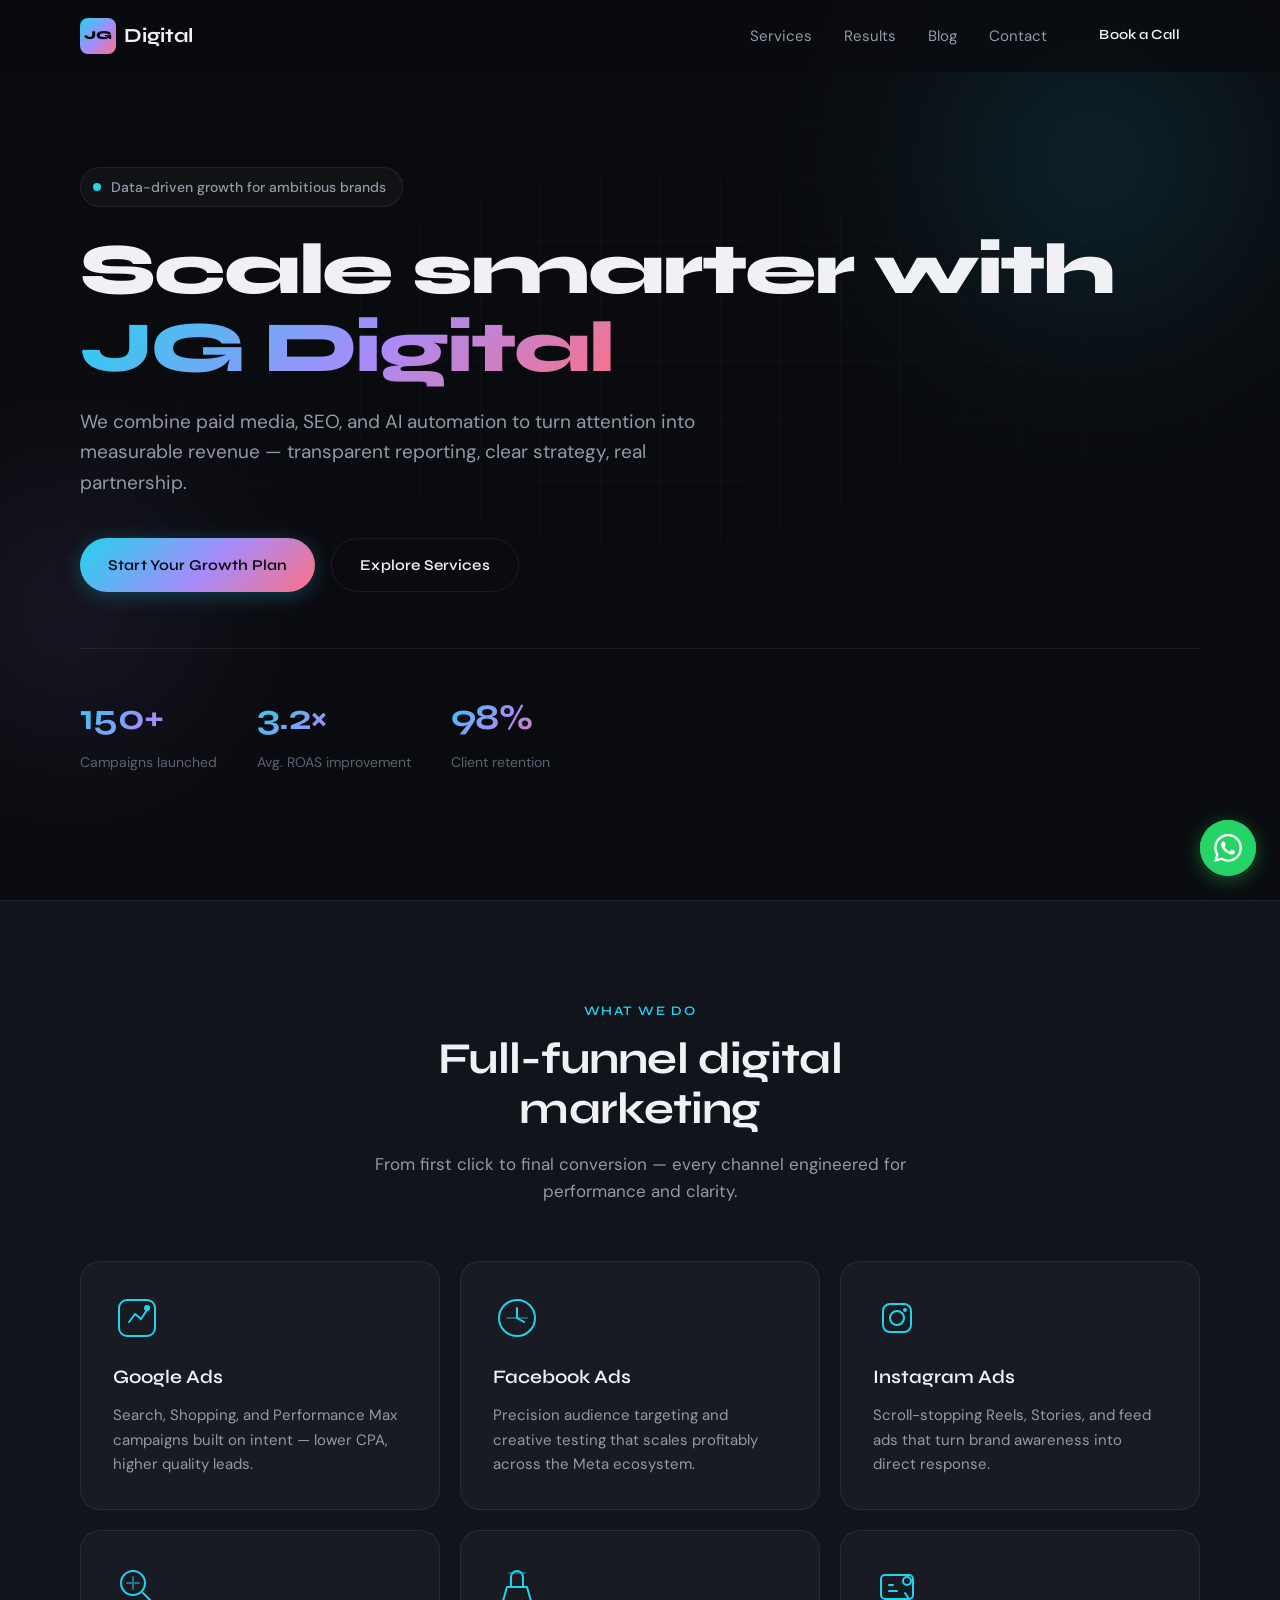
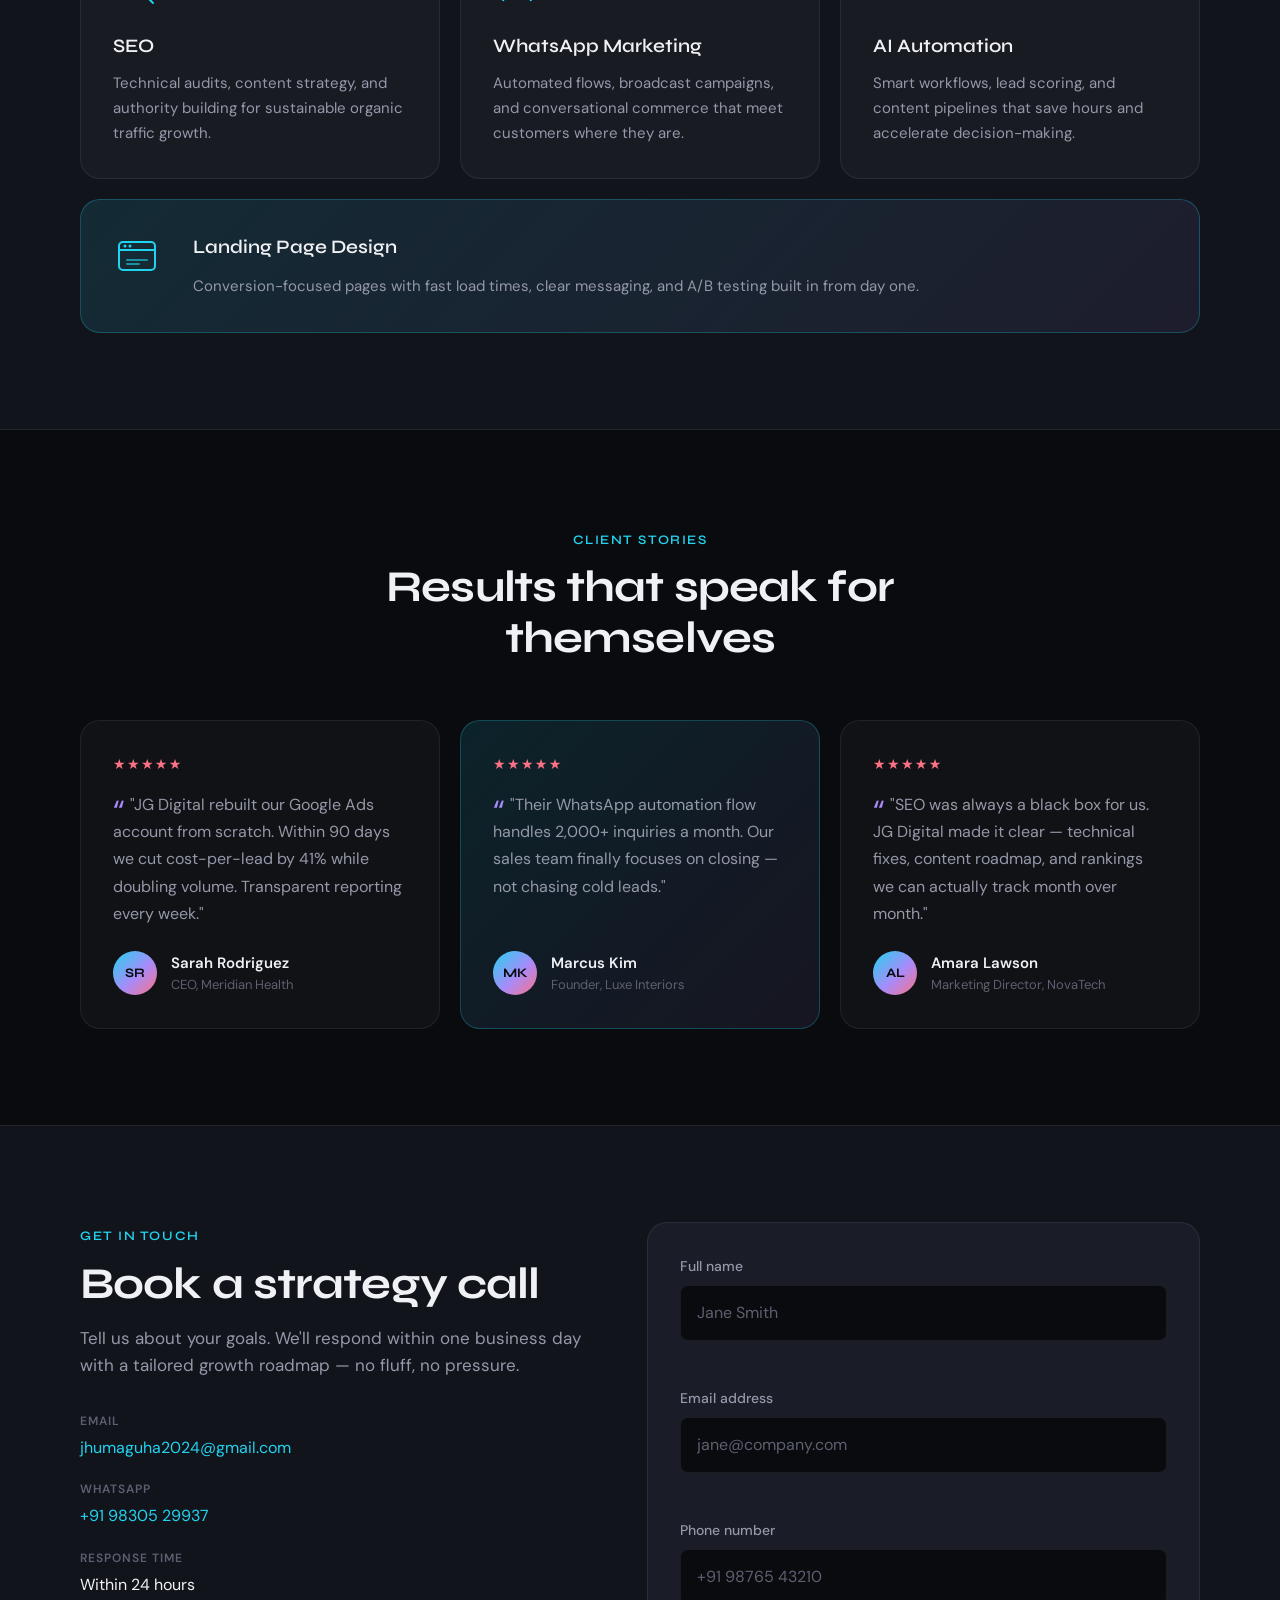
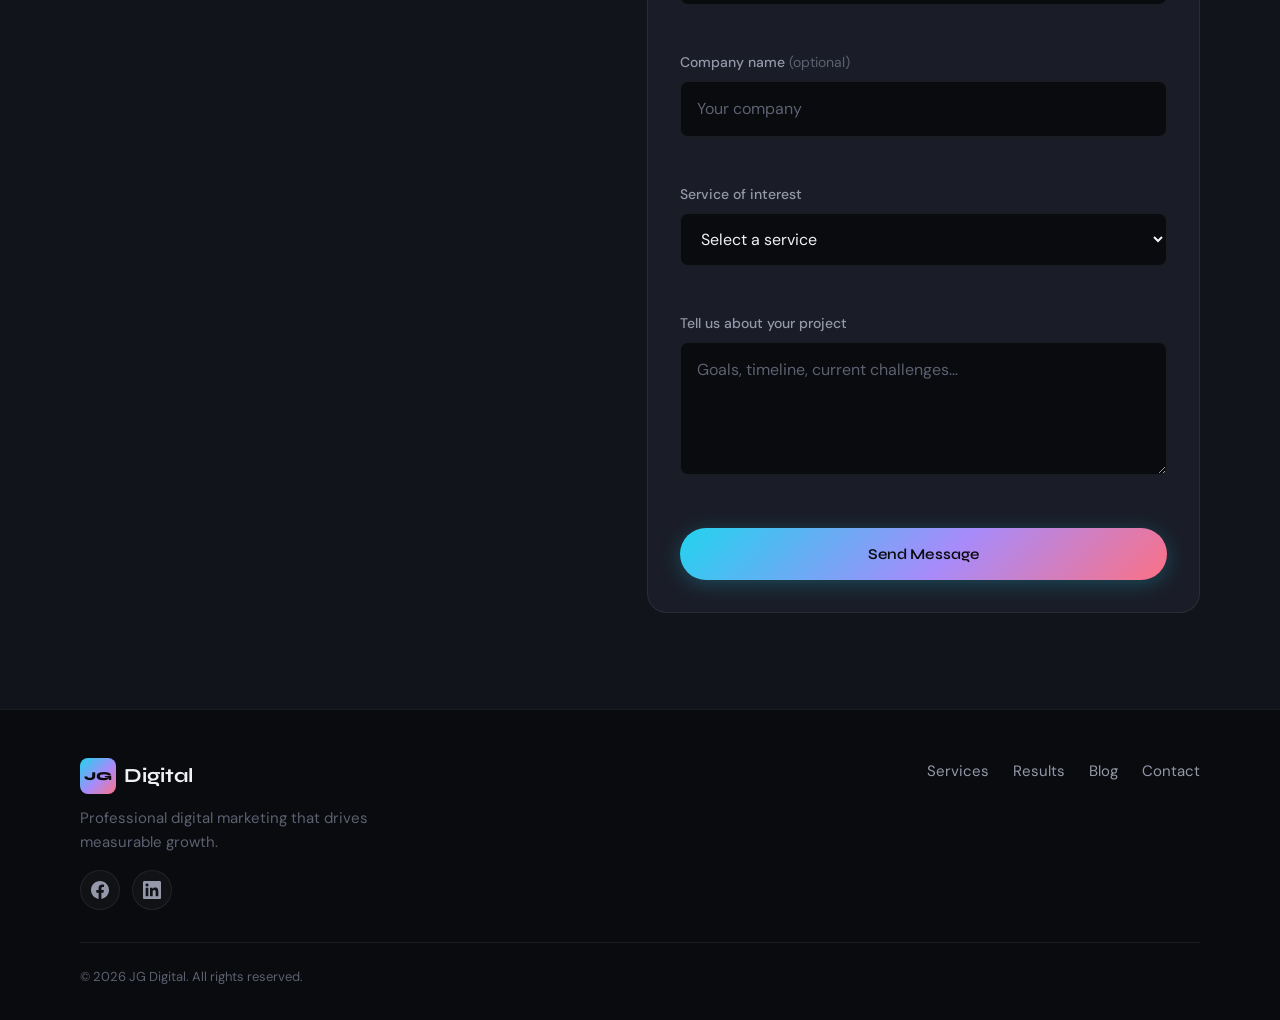
==== website/index.html @ 331548b8 "Connect contact form to Google Apps Script for Sheet and email leads. Co-authored-by: Cursor <cursor" ====
<!DOCTYPE html>
<html lang="en">
<head>
  <!-- Google tag (gtag.js) -->
  <script async src="https://www.googletagmanager.com/gtag/js?id=G-XZ978HD70X"></script>
  <script>
    window.dataLayer = window.dataLayer || [];
    function gtag(){dataLayer.push(arguments);}
    gtag('js', new Date());
    gtag('config', 'G-XZ978HD70X');
  </script>
  <meta charset="UTF-8">
  <meta name="viewport" content="width=device-width, initial-scale=1.0">
  <meta name="description" content="JG Digital — a professional digital marketing agency specializing in paid ads, SEO, WhatsApp marketing, AI automation, and high-converting landing pages.">
  <title>JG Digital | Digital Marketing Agency</title>
  <link rel="preconnect" href="https://fonts.googleapis.com">
  <link rel="preconnect" href="https://fonts.gstatic.com" crossorigin>
  <link href="https://fonts.googleapis.com/css2?family=DM+Sans:ital,opsz,wght@0,9..40,400;0,9..40,500;0,9..40,600;1,9..40,400&family=Syne:wght@500;600;700;800&display=swap" rel="stylesheet">
  <link rel="stylesheet" href="styles.css">
</head>
<body>

  <a href="#main" class="skip-link">Skip to main content</a>

  <!-- Navigation -->
  <header class="site-header" id="top">
    <div class="container header-inner">
      <a href="#top" class="logo" aria-label="JG Digital — home">
        <span class="logo-mark" aria-hidden="true">JG</span>
        <span class="logo-text">Digital</span>
      </a>

      <button class="nav-toggle" type="button" aria-expanded="false" aria-controls="primary-nav" aria-label="Open menu">
        <span class="nav-toggle-bar"></span>
        <span class="nav-toggle-bar"></span>
        <span class="nav-toggle-bar"></span>
      </button>

      <nav class="primary-nav" id="primary-nav" aria-label="Primary">
        <ul class="nav-list">
          <li><a href="#services">Services</a></li>
          <li><a href="#testimonials">Results</a></li>
          <li><a href="blog/index.html">Blog</a></li>
          <li><a href="#contact">Contact</a></li>
          <li><a href="#contact" class="btn btn-nav">Book a Call</a></li>
        </ul>
      </nav>
    </div>
  </header>

  <main id="main">

    <!-- Hero -->
    <section class="hero" aria-labelledby="hero-heading">
      <div class="hero-bg" aria-hidden="true">
        <div class="hero-orb hero-orb--1"></div>
        <div class="hero-orb hero-orb--2"></div>
        <div class="hero-grid"></div>
      </div>
      <div class="container hero-inner">
        <p class="hero-eyebrow">
          <span class="pulse-dot" aria-hidden="true"></span>
          Data-driven growth for ambitious brands
        </p>
        <h1 id="hero-heading" class="hero-title">
          Scale smarter with <span class="gradient-text">JG Digital</span>
        </h1>
        <p class="hero-subtitle">
          We combine paid media, SEO, and AI automation to turn attention into measurable revenue — transparent reporting, clear strategy, real partnership.
        </p>
        <div class="hero-actions">
          <a href="#contact" class="btn btn-primary">Start Your Growth Plan</a>
          <a href="#services" class="btn btn-ghost">Explore Services</a>
        </div>
        <dl class="hero-stats">
          <div class="stat">
            <dt>150+</dt>
            <dd>Campaigns launched</dd>
          </div>
          <div class="stat">
            <dt>3.2×</dt>
            <dd>Avg. ROAS improvement</dd>
          </div>
          <div class="stat">
            <dt>98%</dt>
            <dd>Client retention</dd>
          </div>
        </dl>
      </div>
    </section>

    <!-- Services -->
    <section class="section services" id="services" aria-labelledby="services-heading">
      <div class="container">
        <header class="section-header">
          <p class="section-eyebrow">What we do</p>
          <h2 id="services-heading" class="section-title">Full-funnel digital marketing</h2>
          <p class="section-desc">From first click to final conversion — every channel engineered for performance and clarity.</p>
        </header>

        <div class="services-grid">

          <article class="service-card" data-animate>
            <div class="service-icon" aria-hidden="true">
              <svg viewBox="0 0 48 48" fill="none" xmlns="http://www.w3.org/2000/svg">
                <rect x="6" y="6" width="36" height="36" rx="8" stroke="currentColor" stroke-width="2"/>
                <path d="M16 28l6-8 6 5 8-12" stroke="currentColor" stroke-width="2" stroke-linecap="round" stroke-linejoin="round"/>
                <circle cx="34" cy="14" r="3" fill="currentColor"/>
              </svg>
            </div>
            <h3 class="service-title">Google Ads</h3>
            <p class="service-desc">Search, Shopping, and Performance Max campaigns built on intent — lower CPA, higher quality leads.</p>
          </article>

          <article class="service-card" data-animate>
            <div class="service-icon" aria-hidden="true">
              <svg viewBox="0 0 48 48" fill="none" xmlns="http://www.w3.org/2000/svg">
                <circle cx="24" cy="24" r="18" stroke="currentColor" stroke-width="2"/>
                <path d="M24 14v10l7 4" stroke="currentColor" stroke-width="2" stroke-linecap="round"/>
                <path d="M14 24h20" stroke="currentColor" stroke-width="2" stroke-linecap="round" opacity="0.4"/>
              </svg>
            </div>
            <h3 class="service-title">Facebook Ads</h3>
            <p class="service-desc">Precision audience targeting and creative testing that scales profitably across the Meta ecosystem.</p>
          </article>

          <article class="service-card" data-animate>
            <div class="service-icon" aria-hidden="true">
              <svg viewBox="0 0 48 48" fill="none" xmlns="http://www.w3.org/2000/svg">
                <rect x="10" y="10" width="28" height="28" rx="7" stroke="currentColor" stroke-width="2"/>
                <circle cx="24" cy="24" r="7" stroke="currentColor" stroke-width="2"/>
                <circle cx="32" cy="16" r="2" fill="currentColor"/>
              </svg>
            </div>
            <h3 class="service-title">Instagram Ads</h3>
            <p class="service-desc">Scroll-stopping Reels, Stories, and feed ads that turn brand awareness into direct response.</p>
          </article>

          <article class="service-card" data-animate>
            <div class="service-icon" aria-hidden="true">
              <svg viewBox="0 0 48 48" fill="none" xmlns="http://www.w3.org/2000/svg">
                <circle cx="20" cy="20" r="12" stroke="currentColor" stroke-width="2"/>
                <path d="M30 30l10 10" stroke="currentColor" stroke-width="2" stroke-linecap="round"/>
                <path d="M14 20h12M20 14v12" stroke="currentColor" stroke-width="2" stroke-linecap="round" opacity="0.5"/>
              </svg>
            </div>
            <h3 class="service-title">SEO</h3>
            <p class="service-desc">Technical audits, content strategy, and authority building for sustainable organic traffic growth.</p>
          </article>

          <article class="service-card" data-animate>
            <div class="service-icon" aria-hidden="true">
              <svg viewBox="0 0 48 48" fill="none" xmlns="http://www.w3.org/2000/svg">
                <path d="M10 38l4-14h20l4 14" stroke="currentColor" stroke-width="2" stroke-linejoin="round"/>
                <path d="M18 24V14a6 6 0 0112 0v10" stroke="currentColor" stroke-width="2" stroke-linecap="round"/>
                <path d="M16 10h16" stroke="currentColor" stroke-width="2" stroke-linecap="round" opacity="0.4"/>
              </svg>
            </div>
            <h3 class="service-title">WhatsApp Marketing</h3>
            <p class="service-desc">Automated flows, broadcast campaigns, and conversational commerce that meet customers where they are.</p>
          </article>

          <article class="service-card" data-animate>
            <div class="service-icon" aria-hidden="true">
              <svg viewBox="0 0 48 48" fill="none" xmlns="http://www.w3.org/2000/svg">
                <rect x="8" y="12" width="32" height="24" rx="4" stroke="currentColor" stroke-width="2"/>
                <path d="M16 22h4M16 28h8" stroke="currentColor" stroke-width="2" stroke-linecap="round"/>
                <circle cx="34" cy="18" r="4" stroke="currentColor" stroke-width="2"/>
                <path d="M32 30l4 6" stroke="currentColor" stroke-width="2" stroke-linecap="round"/>
              </svg>
            </div>
            <h3 class="service-title">AI Automation</h3>
            <p class="service-desc">Smart workflows, lead scoring, and content pipelines that save hours and accelerate decision-making.</p>
          </article>

          <article class="service-card service-card--featured" data-animate>
            <div class="service-icon" aria-hidden="true">
              <svg viewBox="0 0 48 48" fill="none" xmlns="http://www.w3.org/2000/svg">
                <rect x="6" y="10" width="36" height="28" rx="4" stroke="currentColor" stroke-width="2"/>
                <path d="M6 18h36" stroke="currentColor" stroke-width="2"/>
                <circle cx="12" cy="14" r="1.5" fill="currentColor"/>
                <circle cx="17" cy="14" r="1.5" fill="currentColor"/>
                <path d="M14 28h20M14 32h12" stroke="currentColor" stroke-width="2" stroke-linecap="round" opacity="0.6"/>
              </svg>
            </div>
            <h3 class="service-title">Landing Page Design</h3>
            <p class="service-desc">Conversion-focused pages with fast load times, clear messaging, and A/B testing built in from day one.</p>
          </article>

        </div>
      </div>
    </section>

    <!-- Testimonials -->
    <section class="section testimonials" id="testimonials" aria-labelledby="testimonials-heading">
      <div class="container">
        <header class="section-header">
          <p class="section-eyebrow">Client stories</p>
          <h2 id="testimonials-heading" class="section-title">Results that speak for themselves</h2>
        </header>

        <div class="testimonials-grid">

          <blockquote class="testimonial-card" data-animate>
            <div class="testimonial-stars" aria-label="5 out of 5 stars">
              <span aria-hidden="true">★★★★★</span>
            </div>
            <p class="testimonial-quote">"JG Digital rebuilt our Google Ads account from scratch. Within 90 days we cut cost-per-lead by 41% while doubling volume. Transparent reporting every week."</p>
            <footer class="testimonial-author">
              <div class="author-avatar" aria-hidden="true">SR</div>
              <cite>
                <span class="author-name">Sarah Rodriguez</span>
                <span class="author-role">CEO, Meridian Health</span>
              </cite>
            </footer>
          </blockquote>

          <blockquote class="testimonial-card testimonial-card--highlight" data-animate>
            <div class="testimonial-stars" aria-label="5 out of 5 stars">
              <span aria-hidden="true">★★★★★</span>
            </div>
            <p class="testimonial-quote">"Their WhatsApp automation flow handles 2,000+ inquiries a month. Our sales team finally focuses on closing — not chasing cold leads."</p>
            <footer class="testimonial-author">
              <div class="author-avatar" aria-hidden="true">MK</div>
              <cite>
                <span class="author-name">Marcus Kim</span>
                <span class="author-role">Founder, Luxe Interiors</span>
              </cite>
            </footer>
          </blockquote>

          <blockquote class="testimonial-card" data-animate>
            <div class="testimonial-stars" aria-label="5 out of 5 stars">
              <span aria-hidden="true">★★★★★</span>
            </div>
            <p class="testimonial-quote">"SEO was always a black box for us. JG Digital made it clear — technical fixes, content roadmap, and rankings we can actually track month over month."</p>
            <footer class="testimonial-author">
              <div class="author-avatar" aria-hidden="true">AL</div>
              <cite>
                <span class="author-name">Amara Lawson</span>
                <span class="author-role">Marketing Director, NovaTech</span>
              </cite>
            </footer>
          </blockquote>

        </div>
      </div>
    </section>

    <!-- Contact -->
    <section class="section contact" id="contact" aria-labelledby="contact-heading">
      <div class="container contact-grid">
        <div class="contact-info">
          <header class="section-header section-header--left">
            <p class="section-eyebrow">Get in touch</p>
            <h2 id="contact-heading" class="section-title">Book a strategy call</h2>
            <p class="section-desc">Tell us about your goals. We'll respond within one business day with a tailored growth roadmap — no fluff, no pressure.</p>
          </header>

          <ul class="contact-details">
            <li>
              <span class="contact-label">Email</span>
              <a href="mailto:jhumaguha2024@gmail.com">jhumaguha2024@gmail.com</a>
            </li>
            <li>
              <span class="contact-label">WhatsApp</span>
              <a href="https://wa.me/919830529937" target="_blank" rel="noopener noreferrer">+91 98305 29937</a>
            </li>
            <li>
              <span class="contact-label">Response time</span>
              <span>Within 24 hours</span>
            </li>
          </ul>
        </div>

        <form class="contact-form" id="contact-form" novalidate>
          <!-- Honeypot — hidden from real users -->
          <div class="hp-field" aria-hidden="true">
            <label for="website">Website</label>
            <input type="text" id="website" name="website" tabindex="-1" autocomplete="off">
          </div>

          <div class="form-group">
            <label for="name">Full name</label>
            <input type="text" id="name" name="name" autocomplete="name" required placeholder="Jane Smith">
            <span class="form-error" id="name-error" role="alert"></span>
          </div>

          <div class="form-group">
            <label for="email">Email address</label>
            <input type="email" id="email" name="email" autocomplete="email" required placeholder="jane@company.com">
            <span class="form-error" id="email-error" role="alert"></span>
          </div>

          <div class="form-group">
            <label for="phone">Phone number</label>
            <input type="tel" id="phone" name="phone" autocomplete="tel" placeholder="+91 98765 43210">
            <span class="form-error" id="phone-error" role="alert"></span>
          </div>

          <div class="form-group">
            <label for="company">Company name <span class="label-optional">(optional)</span></label>
            <input type="text" id="company" name="company" autocomplete="organization" placeholder="Your company">
            <span class="form-error" id="company-error" role="alert"></span>
          </div>

          <div class="form-group">
            <label for="service">Service of interest</label>
            <select id="service" name="service" required>
              <option value="" disabled selected>Select a service</option>
              <option value="Google Ads">Google Ads</option>
              <option value="Facebook Ads">Facebook Ads</option>
              <option value="Instagram Ads">Instagram Ads</option>
              <option value="SEO">SEO</option>
              <option value="WhatsApp Marketing">WhatsApp Marketing</option>
              <option value="AI Automation">AI Automation</option>
              <option value="Landing Page Design">Landing Page Design</option>
              <option value="Full-service partnership">Full-service partnership</option>
            </select>
            <span class="form-error" id="service-error" role="alert"></span>
          </div>

          <div class="form-group">
            <label for="message">Tell us about your project</label>
            <textarea id="message" name="message" rows="4" required placeholder="Goals, timeline, current challenges…"></textarea>
            <span class="form-error" id="message-error" role="alert"></span>
          </div>

          <button type="submit" class="btn btn-primary btn-full" id="form-submit">Send Message</button>

          <p class="form-success" id="form-success" role="status" hidden>
            Thank you! Your message has been received. We'll be in touch soon.
          </p>
          <p class="form-submit-error" id="form-submit-error" role="alert" hidden>
            Something went wrong. Please try again or contact us directly on WhatsApp.
          </p>
        </form>
      </div>
    </section>

  </main>

  <!-- Footer -->
  <footer class="site-footer">
    <div class="container footer-inner">
      <div class="footer-brand">
        <a href="#top" class="logo logo--footer" aria-label="JG Digital — home">
          <span class="logo-mark" aria-hidden="true">JG</span>
          <span class="logo-text">Digital</span>
        </a>
        <p class="footer-tagline">Professional digital marketing that drives measurable growth.</p>
        <div class="footer-social">
          <a href="https://www.facebook.com/profile.php?id=61585003149740" class="social-link" target="_blank" rel="noopener noreferrer" aria-label="JG Digital on Facebook">
            <svg viewBox="0 0 24 24" fill="currentColor" aria-hidden="true" xmlns="http://www.w3.org/2000/svg">
              <path d="M24 12.073c0-6.627-5.373-12-12-12s-12 5.373-12 12c0 5.99 4.388 10.954 10.125 11.854v-8.385H7.078v-3.47h3.047V9.43c0-3.007 1.792-4.669 4.533-4.669 1.312 0 2.686.235 2.686.235v2.953H15.83c-1.491 0-1.956.925-1.956 1.874v2.25h3.328l-.532 3.47h-2.796v8.385C19.612 23.027 24 18.062 24 12.073z"/>
            </svg>
          </a>
          <a href="https://www.linkedin.com/in/jhuma-guha-290a50399/" class="social-link" target="_blank" rel="noopener noreferrer" aria-label="Jhuma Guha on LinkedIn">
            <svg viewBox="0 0 24 24" fill="currentColor" aria-hidden="true" xmlns="http://www.w3.org/2000/svg">
              <path d="M20.447 20.452h-3.554v-5.569c0-1.328-.027-3.037-1.852-3.037-1.853 0-2.136 1.445-2.136 2.939v5.667H9.351V9h3.414v1.561h.046c.477-.9 1.637-1.85 3.37-1.85 3.601 0 4.267 2.37 4.267 5.455v6.286zM5.337 7.433c-1.144 0-2.063-.926-2.063-2.065 0-1.138.92-2.063 2.063-2.063 1.14 0 2.064.925 2.064 2.063 0 1.139-.925 2.065-2.064 2.065zm1.782 13.019H3.555V9h3.564v11.452zM22.225 0H1.771C.792 0 0 .774 0 1.729v20.542C0 23.227.792 24 1.771 24h20.451C23.2 24 24 23.227 24 22.271V1.729C24 .774 23.2 0 22.222 0h.003z"/>
            </svg>
          </a>
        </div>
      </div>

      <nav class="footer-nav" aria-label="Footer">
        <ul>
          <li><a href="#services">Services</a></li>
          <li><a href="#testimonials">Results</a></li>
          <li><a href="blog/index.html">Blog</a></li>
          <li><a href="#contact">Contact</a></li>
        </ul>
      </nav>

      <p class="footer-copy">&copy; <span id="year"></span> JG Digital. All rights reserved.</p>
    </div>
  </footer>

  <!-- WhatsApp FAB -->
  <a
    href="https://wa.me/919830529937"
    class="whatsapp-fab"
    target="_blank"
    rel="noopener noreferrer"
    aria-label="Chat with us on WhatsApp"
  >
    <svg viewBox="0 0 24 24" fill="currentColor" aria-hidden="true" xmlns="http://www.w3.org/2000/svg">
      <path d="M17.472 14.382c-.297-.149-1.758-.867-2.03-.967-.273-.099-.471-.148-.67.15-.197.297-.767.966-.94 1.164-.173.199-.347.223-.644.075-.297-.15-1.255-.463-2.39-1.475-.883-.788-1.48-1.761-1.653-2.059-.173-.297-.018-.458.13-.606.134-.133.298-.347.446-.52.149-.174.198-.298.298-.497.099-.198.05-.371-.025-.52-.075-.149-.669-1.612-.916-2.207-.242-.579-.487-.5-.669-.51-.173-.008-.371-.01-.57-.01-.198 0-.52.074-.792.372-.272.297-1.04 1.016-1.04 2.479 0 1.462 1.065 2.875 1.213 3.074.149.198 2.096 3.2 5.077 4.487.709.306 1.262.489 1.694.625.712.227 1.36.195 1.871.118.571-.085 1.758-.719 2.006-1.413.248-.694.248-1.289.173-1.413-.074-.124-.272-.198-.57-.347m-5.421 7.403h-.004a9.87 9.87 0 01-5.031-1.378l-.361-.214-3.741.982.998-3.648-.235-.374a9.86 9.86 0 01-1.51-5.26c.001-5.45 4.436-9.884 9.888-9.884 2.64 0 5.122 1.03 6.988 2.898a9.825 9.825 0 012.893 6.994c-.003 5.45-4.435 9.884-9.881 9.884m8.413-18.297A11.815 11.815 0 0012.05 0C5.495 0 .16 5.335.157 11.892c0 2.096.547 4.142 1.588 5.945L.057 24l6.305-1.654a11.882 11.882 0 005.683 1.448h.005c6.554 0 11.89-5.335 11.893-11.893a11.821 11.821 0 00-3.48-8.413z"/>
    </svg>
    <span class="whatsapp-pulse" aria-hidden="true"></span>
  </a>

  <script src="script.js"></script>
</body>
</html>
---- website/styles.css ----
/* ==========================================================================
   JG Digital — Design tokens & base
   ========================================================================== */

:root {
  /* Backgrounds */
  --bg-base: #0a0b0f;
  --bg-surface: #12141c;
  --bg-elevated: #1a1d28;
  --bg-card: rgba(255, 255, 255, 0.03);
  --bg-card-hover: rgba(255, 255, 255, 0.06);

  /* Text */
  --text-primary: #f0f1f5;
  --text-secondary: #9498a8;
  --text-muted: #5c6070;

  /* Accent gradient */
  --accent-cyan: #22d3ee;
  --accent-violet: #a78bfa;
  --accent-coral: #fb7185;
  --gradient-brand: linear-gradient(135deg, var(--accent-cyan) 0%, var(--accent-violet) 55%, var(--accent-coral) 100%);
  --gradient-subtle: linear-gradient(135deg, rgba(34, 211, 238, 0.12) 0%, rgba(167, 139, 250, 0.08) 100%);

  /* Borders & shadows */
  --border-subtle: rgba(255, 255, 255, 0.07);
  --border-accent: rgba(34, 211, 238, 0.25);
  --shadow-card: 0 4px 24px rgba(0, 0, 0, 0.4);
  --shadow-glow: 0 0 60px rgba(34, 211, 238, 0.08);

  /* WhatsApp */
  --whatsapp: #25d366;
  --whatsapp-hover: #1ebe57;

  /* Typography */
  --font-display: 'Syne', system-ui, sans-serif;
  --font-body: 'DM Sans', system-ui, sans-serif;

  /* Spacing & layout */
  --container: min(1120px, 92vw);
  --header-h: 72px;
  --radius-sm: 8px;
  --radius-md: 14px;
  --radius-lg: 20px;
  --radius-full: 9999px;

  /* Motion */
  --ease-out: cubic-bezier(0.22, 1, 0.36, 1);
  --duration: 0.35s;
}

/* ==========================================================================
   Reset & base
   ========================================================================== */

*,
*::before,
*::after {
  box-sizing: border-box;
  margin: 0;
  padding: 0;
}

html {
  scroll-behavior: smooth;
  scroll-padding-top: calc(var(--header-h) + 16px);
}

body {
  font-family: var(--font-body);
  font-size: 1rem;
  line-height: 1.6;
  color: var(--text-primary);
  background-color: var(--bg-base);
  -webkit-font-smoothing: antialiased;
  overflow-x: hidden;
}

img,
svg {
  display: block;
  max-width: 100%;
}

a {
  color: inherit;
  text-decoration: none;
}

ul {
  list-style: none;
}

button,
input,
select,
textarea {
  font: inherit;
  color: inherit;
}

/* ==========================================================================
   Utilities
   ========================================================================== */

.container {
  width: var(--container);
  margin-inline: auto;
}

.skip-link {
  position: absolute;
  top: -100%;
  left: 16px;
  z-index: 9999;
  padding: 0.75rem 1.25rem;
  background: var(--accent-cyan);
  color: var(--bg-base);
  font-weight: 600;
  border-radius: var(--radius-sm);
  transition: top var(--duration) var(--ease-out);
}

.skip-link:focus {
  top: 16px;
  outline: 2px solid var(--text-primary);
  outline-offset: 2px;
}

.gradient-text {
  background: var(--gradient-brand);
  -webkit-background-clip: text;
  background-clip: text;
  -webkit-text-fill-color: transparent;
}

/* ==========================================================================
   Buttons
   ========================================================================== */

.btn {
  display: inline-flex;
  align-items: center;
  justify-content: center;
  gap: 0.5rem;
  padding: 0.875rem 1.75rem;
  font-family: var(--font-display);
  font-weight: 600;
  font-size: 0.9375rem;
  letter-spacing: 0.01em;
  border-radius: var(--radius-full);
  border: none;
  cursor: pointer;
  transition:
    transform var(--duration) var(--ease-out),
    box-shadow var(--duration) var(--ease-out),
    background var(--duration) var(--ease-out),
    color var(--duration) var(--ease-out);
}

.btn:focus-visible {
  outline: 2px solid var(--accent-cyan);
  outline-offset: 3px;
}

.btn-primary {
  background: var(--gradient-brand);
  color: var(--bg-base);
  box-shadow: 0 4px 20px rgba(34, 211, 238, 0.25);
}

.btn-primary:hover {
  transform: translateY(-2px);
  box-shadow: 0 8px 32px rgba(34, 211, 238, 0.35);
}

.btn-ghost {
  background: transparent;
  color: var(--text-primary);
  border: 1px solid var(--border-subtle);
}

.btn-ghost:hover {
  background: var(--bg-card-hover);
  border-color: var(--border-accent);
  transform: translateY(-2px);
}

.btn-nav {
  padding: 0.625rem 1.25rem;
  font-size: 0.875rem;
}

.btn-full {
  width: 100%;
}

/* ==========================================================================
   Header & navigation
   ========================================================================== */

.site-header {
  position: fixed;
  top: 0;
  left: 0;
  right: 0;
  z-index: 100;
  height: var(--header-h);
  background: rgba(10, 11, 15, 0.75);
  backdrop-filter: blur(16px);
  -webkit-backdrop-filter: blur(16px);
  border-bottom: 1px solid transparent;
  transition: border-color var(--duration) var(--ease-out), background var(--duration) var(--ease-out);
}

.site-header.scrolled {
  border-bottom-color: var(--border-subtle);
  background: rgba(10, 11, 15, 0.92);
}

.header-inner {
  display: flex;
  align-items: center;
  justify-content: space-between;
  height: 100%;
}

.logo {
  display: flex;
  align-items: center;
  gap: 0.5rem;
  font-family: var(--font-display);
  font-weight: 700;
  font-size: 1.25rem;
}

.logo-mark {
  display: flex;
  align-items: center;
  justify-content: center;
  width: 36px;
  height: 36px;
  background: var(--gradient-brand);
  color: var(--bg-base);
  font-size: 0.75rem;
  font-weight: 800;
  letter-spacing: -0.02em;
  border-radius: var(--radius-sm);
}

.logo-text {
  color: var(--text-primary);
}

.nav-toggle {
  display: none;
  flex-direction: column;
  justify-content: center;
  gap: 5px;
  width: 44px;
  height: 44px;
  padding: 10px;
  background: transparent;
  border: 1px solid var(--border-subtle);
  border-radius: var(--radius-sm);
  cursor: pointer;
  transition: border-color var(--duration) var(--ease-out);
}

.nav-toggle:focus-visible {
  outline: 2px solid var(--accent-cyan);
  outline-offset: 2px;
}

.nav-toggle-bar {
  display: block;
  width: 100%;
  height: 2px;
  background: var(--text-primary);
  border-radius: 2px;
  transition: transform var(--duration) var(--ease-out), opacity var(--duration) var(--ease-out);
}

.nav-toggle[aria-expanded="true"] .nav-toggle-bar:nth-child(1) {
  transform: translateY(7px) rotate(45deg);
}

.nav-toggle[aria-expanded="true"] .nav-toggle-bar:nth-child(2) {
  opacity: 0;
}

.nav-toggle[aria-expanded="true"] .nav-toggle-bar:nth-child(3) {
  transform: translateY(-7px) rotate(-45deg);
}

.nav-list {
  display: flex;
  align-items: center;
  gap: 2rem;
}

.nav-list a:not(.btn) {
  font-size: 0.9375rem;
  color: var(--text-secondary);
  transition: color var(--duration) var(--ease-out);
  position: relative;
}

.nav-list a:not(.btn)::after {
  content: '';
  position: absolute;
  bottom: -4px;
  left: 0;
  width: 0;
  height: 2px;
  background: var(--gradient-brand);
  border-radius: 2px;
  transition: width var(--duration) var(--ease-out);
}

.nav-list a:not(.btn):hover,
.nav-list a:not(.btn):focus-visible {
  color: var(--text-primary);
}

.nav-list a:not(.btn):hover::after,
.nav-list a:not(.btn):focus-visible::after {
  width: 100%;
}

/* ==========================================================================
   Hero
   ========================================================================== */

.hero {
  position: relative;
  min-height: 100vh;
  display: flex;
  align-items: center;
  padding: calc(var(--header-h) + 3rem) 0 5rem;
  overflow: hidden;
}

.hero-bg {
  position: absolute;
  inset: 0;
  pointer-events: none;
}

.hero-orb {
  position: absolute;
  border-radius: 50%;
  filter: blur(80px);
  opacity: 0.45;
}

.hero-orb--1 {
  width: 500px;
  height: 500px;
  top: -10%;
  right: -5%;
  background: radial-gradient(circle, rgba(34, 211, 238, 0.35) 0%, transparent 70%);
  animation: float 12s ease-in-out infinite;
}

.hero-orb--2 {
  width: 400px;
  height: 400px;
  bottom: 10%;
  left: -10%;
  background: radial-gradient(circle, rgba(167, 139, 250, 0.3) 0%, transparent 70%);
  animation: float 15s ease-in-out infinite reverse;
}

.hero-grid {
  position: absolute;
  inset: 0;
  background-image:
    linear-gradient(rgba(255, 255, 255, 0.025) 1px, transparent 1px),
    linear-gradient(90deg, rgba(255, 255, 255, 0.025) 1px, transparent 1px);
  background-size: 60px 60px;
  mask-image: radial-gradient(ellipse 70% 60% at 50% 40%, black 20%, transparent 80%);
}

@keyframes float {
  0%, 100% { transform: translate(0, 0) scale(1); }
  50% { transform: translate(20px, -30px) scale(1.05); }
}

.hero-inner {
  position: relative;
  z-index: 1;
}

.hero-eyebrow {
  display: inline-flex;
  align-items: center;
  gap: 0.625rem;
  padding: 0.5rem 1rem 0.5rem 0.75rem;
  margin-bottom: 1.5rem;
  font-size: 0.875rem;
  font-weight: 500;
  color: var(--text-secondary);
  background: var(--bg-card);
  border: 1px solid var(--border-subtle);
  border-radius: var(--radius-full);
}

.pulse-dot {
  width: 8px;
  height: 8px;
  background: var(--accent-cyan);
  border-radius: 50%;
  animation: pulse 2s ease-in-out infinite;
}

@keyframes pulse {
  0%, 100% { opacity: 1; transform: scale(1); }
  50% { opacity: 0.5; transform: scale(0.85); }
}

.hero-title {
  font-family: var(--font-display);
  font-size: clamp(2.75rem, 6vw, 4.5rem);
  font-weight: 800;
  line-height: 1.08;
  letter-spacing: -0.03em;
  max-width: 14ch;
  margin-bottom: 1.25rem;
}

.hero-subtitle {
  font-size: clamp(1rem, 2vw, 1.1875rem);
  color: var(--text-secondary);
  max-width: 52ch;
  margin-bottom: 2.5rem;
}

.hero-actions {
  display: flex;
  flex-wrap: wrap;
  gap: 1rem;
  margin-bottom: 3.5rem;
}

.hero-stats {
  display: flex;
  flex-wrap: wrap;
  gap: 2.5rem;
  padding-top: 2.5rem;
  border-top: 1px solid var(--border-subtle);
}

.stat dt {
  font-family: var(--font-display);
  font-size: clamp(1.75rem, 3vw, 2.25rem);
  font-weight: 700;
  letter-spacing: -0.02em;
  background: var(--gradient-brand);
  -webkit-background-clip: text;
  background-clip: text;
  -webkit-text-fill-color: transparent;
}

.stat dd {
  font-size: 0.875rem;
  color: var(--text-muted);
  margin-top: 0.25rem;
}

/* ==========================================================================
   Sections (shared)
   ========================================================================== */

.section {
  padding: 6rem 0;
}

.section-header {
  text-align: center;
  max-width: 600px;
  margin-inline: auto;
  margin-bottom: 3.5rem;
}

.section-header--left {
  text-align: left;
  margin-inline: 0;
  margin-bottom: 2rem;
}

.section-eyebrow {
  display: inline-block;
  font-family: var(--font-display);
  font-size: 0.8125rem;
  font-weight: 600;
  letter-spacing: 0.12em;
  text-transform: uppercase;
  color: var(--accent-cyan);
  margin-bottom: 0.75rem;
}

.section-title {
  font-family: var(--font-display);
  font-size: clamp(2rem, 4vw, 2.75rem);
  font-weight: 700;
  letter-spacing: -0.02em;
  line-height: 1.15;
  margin-bottom: 1rem;
}

.section-desc {
  color: var(--text-secondary);
  font-size: 1.0625rem;
}

/* Scroll-triggered fade-in */
[data-animate] {
  opacity: 0;
  transform: translateY(24px);
  transition:
    opacity 0.7s var(--ease-out),
    transform 0.7s var(--ease-out);
}

[data-animate].visible {
  opacity: 1;
  transform: translateY(0);
}

/* ==========================================================================
   Services
   ========================================================================== */

.services {
  background: var(--bg-surface);
  border-block: 1px solid var(--border-subtle);
}

.services-grid {
  display: grid;
  grid-template-columns: repeat(auto-fill, minmax(280px, 1fr));
  gap: 1.25rem;
}

.service-card {
  position: relative;
  padding: 2rem;
  background: var(--bg-card);
  border: 1px solid var(--border-subtle);
  border-radius: var(--radius-lg);
  transition:
    transform var(--duration) var(--ease-out),
    background var(--duration) var(--ease-out),
    border-color var(--duration) var(--ease-out),
    box-shadow var(--duration) var(--ease-out);
}

.service-card::before {
  content: '';
  position: absolute;
  inset: 0;
  border-radius: inherit;
  background: var(--gradient-subtle);
  opacity: 0;
  transition: opacity var(--duration) var(--ease-out);
}

.service-card:hover {
  transform: translateY(-4px);
  background: var(--bg-card-hover);
  border-color: var(--border-accent);
  box-shadow: var(--shadow-glow);
}

.service-card:hover::before {
  opacity: 1;
}

.service-card--featured {
  grid-column: 1 / -1;
  display: grid;
  grid-template-columns: auto 1fr;
  gap: 0 2rem;
  align-items: center;
  background: var(--gradient-subtle);
  border-color: var(--border-accent);
}

.service-card--featured .service-icon {
  grid-row: span 2;
}

.service-card--featured .service-desc {
  grid-column: 2;
}

@media (max-width: 600px) {
  .service-card--featured {
    grid-template-columns: 1fr;
    gap: 0;
  }

  .service-card--featured .service-icon {
    grid-row: auto;
  }

  .service-card--featured .service-desc {
    grid-column: auto;
  }
}

.service-icon {
  position: relative;
  z-index: 1;
  width: 48px;
  height: 48px;
  margin-bottom: 1.25rem;
  color: var(--accent-cyan);
}

.service-title {
  position: relative;
  z-index: 1;
  font-family: var(--font-display);
  font-size: 1.1875rem;
  font-weight: 600;
  margin-bottom: 0.625rem;
}

.service-desc {
  position: relative;
  z-index: 1;
  font-size: 0.9375rem;
  color: var(--text-secondary);
  line-height: 1.65;
}

/* Stagger animation delays for service cards */
.services-grid .service-card:nth-child(1) { transition-delay: 0ms; }
.services-grid .service-card:nth-child(2) { transition-delay: 80ms; }
.services-grid .service-card:nth-child(3) { transition-delay: 160ms; }
.services-grid .service-card:nth-child(4) { transition-delay: 240ms; }
.services-grid .service-card:nth-child(5) { transition-delay: 320ms; }
.services-grid .service-card:nth-child(6) { transition-delay: 400ms; }
.services-grid .service-card:nth-child(7) { transition-delay: 480ms; }

/* ==========================================================================
   Testimonials
   ========================================================================== */

.testimonials-grid {
  display: grid;
  grid-template-columns: repeat(auto-fit, minmax(300px, 1fr));
  gap: 1.25rem;
  align-items: stretch;
}

.testimonial-card {
  display: flex;
  flex-direction: column;
  padding: 2rem;
  background: var(--bg-card);
  border: 1px solid var(--border-subtle);
  border-radius: var(--radius-lg);
  transition:
    transform var(--duration) var(--ease-out),
    border-color var(--duration) var(--ease-out);
}

.testimonial-card:hover {
  transform: translateY(-3px);
  border-color: rgba(167, 139, 250, 0.3);
}

.testimonial-card--highlight {
  background: var(--gradient-subtle);
  border-color: var(--border-accent);
}

.testimonial-stars {
  color: var(--accent-coral);
  font-size: 0.875rem;
  letter-spacing: 0.1em;
  margin-bottom: 1rem;
}

.testimonial-quote {
  flex: 1;
  font-size: 1rem;
  line-height: 1.7;
  color: var(--text-secondary);
  margin-bottom: 1.5rem;
}

.testimonial-quote::before {
  content: '\201C';
  color: var(--accent-violet);
  font-size: 2rem;
  line-height: 0;
  vertical-align: -0.4em;
  margin-right: 0.15em;
}

.testimonial-author {
  display: flex;
  align-items: center;
  gap: 0.875rem;
}

.author-avatar {
  flex-shrink: 0;
  width: 44px;
  height: 44px;
  display: flex;
  align-items: center;
  justify-content: center;
  font-family: var(--font-display);
  font-size: 0.8125rem;
  font-weight: 700;
  color: var(--bg-base);
  background: var(--gradient-brand);
  border-radius: var(--radius-full);
}

.author-name {
  display: block;
  font-weight: 600;
  font-size: 0.9375rem;
  font-style: normal;
}

.author-role {
  display: block;
  font-size: 0.8125rem;
  color: var(--text-muted);
  font-style: normal;
}

/* ==========================================================================
   Contact
   ========================================================================== */

.contact {
  background: var(--bg-surface);
  border-top: 1px solid var(--border-subtle);
}

.contact-grid {
  display: grid;
  grid-template-columns: 1fr 1.1fr;
  gap: 4rem;
  align-items: start;
}

.contact-details {
  display: flex;
  flex-direction: column;
  gap: 1.25rem;
}

.contact-details li {
  display: flex;
  flex-direction: column;
  gap: 0.25rem;
}

.contact-label {
  font-size: 0.75rem;
  font-weight: 600;
  letter-spacing: 0.08em;
  text-transform: uppercase;
  color: var(--text-muted);
}

.contact-details a {
  color: var(--accent-cyan);
  transition: color var(--duration) var(--ease-out);
}

.contact-details a:hover,
.contact-details a:focus-visible {
  color: var(--text-primary);
}

.contact-form {
  padding: 2rem;
  background: var(--bg-elevated);
  border: 1px solid var(--border-subtle);
  border-radius: var(--radius-lg);
}

.form-group {
  margin-bottom: 1.25rem;
}

.form-group label {
  display: block;
  font-size: 0.875rem;
  font-weight: 500;
  margin-bottom: 0.5rem;
  color: var(--text-secondary);
}

.form-group input,
.form-group select,
.form-group textarea {
  width: 100%;
  padding: 0.875rem 1rem;
  background: var(--bg-base);
  border: 1px solid var(--border-subtle);
  border-radius: var(--radius-sm);
  transition:
    border-color var(--duration) var(--ease-out),
    box-shadow var(--duration) var(--ease-out);
}

.form-group input::placeholder,
.form-group textarea::placeholder {
  color: var(--text-muted);
}

.form-group input:focus,
.form-group select:focus,
.form-group textarea:focus {
  outline: none;
  border-color: var(--accent-cyan);
  box-shadow: 0 0 0 3px rgba(34, 211, 238, 0.12);
}

.form-group input.invalid,
.form-group select.invalid,
.form-group textarea.invalid {
  border-color: var(--accent-coral);
  box-shadow: 0 0 0 3px rgba(251, 113, 133, 0.12);
}

.form-group textarea {
  resize: vertical;
  min-height: 120px;
}

.form-error {
  display: block;
  min-height: 1.25rem;
  margin-top: 0.375rem;
  font-size: 0.8125rem;
  color: var(--accent-coral);
}

.form-success {
  margin-top: 1rem;
  padding: 1rem;
  font-size: 0.9375rem;
  text-align: center;
  color: var(--accent-cyan);
  background: rgba(34, 211, 238, 0.08);
  border: 1px solid var(--border-accent);
  border-radius: var(--radius-sm);
}

.form-submit-error {
  margin-top: 1rem;
  padding: 1rem;
  font-size: 0.9375rem;
  text-align: center;
  color: var(--accent-coral);
  background: rgba(251, 113, 133, 0.08);
  border: 1px solid rgba(251, 113, 133, 0.35);
  border-radius: var(--radius-sm);
}

.label-optional {
  font-weight: 400;
  color: var(--text-muted);
}

.hp-field {
  position: absolute;
  left: -9999px;
  top: -9999px;
  height: 0;
  width: 0;
  overflow: hidden;
}

.btn-primary:disabled {
  opacity: 0.6;
  cursor: not-allowed;
  pointer-events: none;
}

/* ==========================================================================
   Footer
   ========================================================================== */

.site-footer {
  padding: 3rem 0 2rem;
  border-top: 1px solid var(--border-subtle);
}

.footer-inner {
  display: grid;
  grid-template-columns: 1fr auto;
  grid-template-rows: auto auto;
  gap: 2rem 3rem;
  align-items: start;
}

.footer-brand {
  grid-column: 1;
}

.logo--footer {
  margin-bottom: 0.75rem;
}

.footer-tagline {
  font-size: 0.9375rem;
  color: var(--text-muted);
  max-width: 32ch;
}

.footer-social {
  display: flex;
  gap: 0.75rem;
  margin-top: 1rem;
}

.social-link {
  display: flex;
  align-items: center;
  justify-content: center;
  width: 40px;
  height: 40px;
  color: var(--text-secondary);
  background: var(--bg-card);
  border: 1px solid var(--border-subtle);
  border-radius: var(--radius-full);
  transition:
    color var(--duration) var(--ease-out),
    border-color var(--duration) var(--ease-out),
    transform var(--duration) var(--ease-out);
}

.social-link svg {
  width: 18px;
  height: 18px;
}

.social-link:hover,
.social-link:focus-visible {
  color: var(--accent-cyan);
  border-color: var(--border-accent);
  transform: translateY(-2px);
}

.footer-nav ul {
  display: flex;
  gap: 1.5rem;
}

.footer-nav a {
  font-size: 0.9375rem;
  color: var(--text-secondary);
  transition: color var(--duration) var(--ease-out);
}

.footer-nav a:hover,
.footer-nav a:focus-visible {
  color: var(--text-primary);
}

.footer-copy {
  grid-column: 1 / -1;
  font-size: 0.8125rem;
  color: var(--text-muted);
  padding-top: 1.5rem;
  border-top: 1px solid var(--border-subtle);
}

/* ==========================================================================
   WhatsApp FAB
   ========================================================================== */

.whatsapp-fab {
  position: fixed;
  bottom: 1.5rem;
  right: 1.5rem;
  z-index: 90;
  display: flex;
  align-items: center;
  justify-content: center;
  width: 56px;
  height: 56px;
  background: var(--whatsapp);
  color: #fff;
  border-radius: var(--radius-full);
  box-shadow: 0 4px 20px rgba(37, 211, 102, 0.4);
  transition:
    transform var(--duration) var(--ease-out),
    background var(--duration) var(--ease-out),
    box-shadow var(--duration) var(--ease-out);
}

.whatsapp-fab svg {
  width: 28px;
  height: 28px;
}

.whatsapp-fab:hover {
  transform: scale(1.08);
  background: var(--whatsapp-hover);
  box-shadow: 0 6px 28px rgba(37, 211, 102, 0.5);
}

.whatsapp-fab:focus-visible {
  outline: 2px solid #fff;
  outline-offset: 3px;
}

.whatsapp-pulse {
  position: absolute;
  inset: 0;
  border-radius: inherit;
  background: var(--whatsapp);
  animation: whatsapp-ring 2.5s ease-out infinite;
  z-index: -1;
}

@keyframes whatsapp-ring {
  0% {
    transform: scale(1);
    opacity: 0.5;
  }
  100% {
    transform: scale(1.6);
    opacity: 0;
  }
}

/* ==========================================================================
   Responsive
   ========================================================================== */

@media (max-width: 768px) {
  .nav-toggle {
    display: flex;
  }

  .primary-nav {
    position: fixed;
    top: var(--header-h);
    left: 0;
    right: 0;
    bottom: 0;
    background: rgba(10, 11, 15, 0.97);
    backdrop-filter: blur(20px);
    -webkit-backdrop-filter: blur(20px);
    padding: 2rem;
    transform: translateX(100%);
    transition: transform var(--duration) var(--ease-out);
  }

  .primary-nav.open {
    transform: translateX(0);
  }

  .nav-list {
    flex-direction: column;
    align-items: flex-start;
    gap: 1.5rem;
  }

  .nav-list a:not(.btn) {
    font-size: 1.25rem;
  }

  .nav-list .btn-nav {
    margin-top: 0.5rem;
  }

  .hero-stats {
    gap: 1.5rem;
  }

  .contact-grid {
    grid-template-columns: 1fr;
    gap: 2.5rem;
  }

  .footer-inner {
    grid-template-columns: 1fr;
  }

  .footer-nav ul {
    flex-direction: column;
    gap: 0.75rem;
  }
}

@media (max-width: 480px) {
  .hero-actions {
    flex-direction: column;
  }

  .hero-actions .btn {
    width: 100%;
  }

  .whatsapp-fab {
    bottom: 1rem;
    right: 1rem;
    width: 52px;
    height: 52px;
  }
}

@media (prefers-reduced-motion: reduce) {
  html {
    scroll-behavior: auto;
  }

  *,
  *::before,
  *::after {
    animation-duration: 0.01ms !important;
    animation-iteration-count: 1 !important;
    transition-duration: 0.01ms !important;
  }

  [data-animate] {
    opacity: 1;
    transform: none;
  }
}

/* ==========================================================================
   Blog
   ========================================================================== */

.blog-page {
  padding-top: calc(var(--header-h) + 3rem);
}

.blog-hero {
  padding: 3rem 0 4rem;
  text-align: center;
}

.blog-hero .section-desc {
  margin-inline: auto;
}

.blog-grid {
  display: grid;
  grid-template-columns: repeat(auto-fill, minmax(300px, 1fr));
  gap: 1.25rem;
  padding-bottom: 5rem;
}

.blog-card {
  display: flex;
  flex-direction: column;
  padding: 1.75rem;
  background: var(--bg-card);
  border: 1px solid var(--border-subtle);
  border-radius: var(--radius-lg);
  transition:
    transform var(--duration) var(--ease-out),
    border-color var(--duration) var(--ease-out),
    box-shadow var(--duration) var(--ease-out);
}

.blog-card:hover {
  transform: translateY(-4px);
  border-color: var(--border-accent);
  box-shadow: var(--shadow-glow);
}

.blog-card-meta {
  display: flex;
  flex-wrap: wrap;
  gap: 0.75rem;
  margin-bottom: 1rem;
  font-size: 0.8125rem;
}

.blog-card-tag {
  padding: 0.25rem 0.625rem;
  font-weight: 600;
  color: var(--accent-cyan);
  background: rgba(34, 211, 238, 0.08);
  border: 1px solid var(--border-accent);
  border-radius: var(--radius-full);
}

.blog-card-date {
  color: var(--text-muted);
}

.blog-card-title {
  font-family: var(--font-display);
  font-size: 1.25rem;
  font-weight: 600;
  line-height: 1.35;
  margin-bottom: 0.75rem;
}

.blog-card-title a {
  transition: color var(--duration) var(--ease-out);
}

.blog-card-title a:hover {
  color: var(--accent-cyan);
}

.blog-card-excerpt {
  flex: 1;
  font-size: 0.9375rem;
  color: var(--text-secondary);
  line-height: 1.65;
  margin-bottom: 1.25rem;
}

.blog-card-link {
  font-family: var(--font-display);
  font-size: 0.875rem;
  font-weight: 600;
  color: var(--accent-cyan);
}

.blog-article {
  max-width: 720px;
  margin-inline: auto;
  padding: 3rem 0 5rem;
}

.blog-article-header {
  margin-bottom: 2.5rem;
  padding-bottom: 2rem;
  border-bottom: 1px solid var(--border-subtle);
}

.blog-article-title {
  font-family: var(--font-display);
  font-size: clamp(2rem, 4vw, 2.75rem);
  font-weight: 700;
  line-height: 1.15;
  letter-spacing: -0.02em;
  margin: 1rem 0;
}

.blog-content {
  font-size: 1.0625rem;
  line-height: 1.8;
  color: var(--text-secondary);
}

.blog-content h2 {
  font-family: var(--font-display);
  font-size: 1.5rem;
  font-weight: 600;
  color: var(--text-primary);
  margin: 2.5rem 0 1rem;
}

.blog-content h3 {
  font-family: var(--font-display);
  font-size: 1.1875rem;
  font-weight: 600;
  color: var(--text-primary);
  margin: 2rem 0 0.75rem;
}

.blog-content p {
  margin-bottom: 1.25rem;
}

.blog-content ul,
.blog-content ol {
  margin-bottom: 1.25rem;
  padding-left: 1.5rem;
}

.blog-content ul {
  list-style: disc;
}

.blog-content ol {
  list-style: decimal;
}

.blog-content li {
  margin-bottom: 0.5rem;
}

.blog-content strong {
  color: var(--text-primary);
  font-weight: 600;
}

.blog-content a {
  color: var(--accent-cyan);
  text-decoration: underline;
  text-underline-offset: 3px;
}

.blog-back {
  display: inline-flex;
  align-items: center;
  gap: 0.5rem;
  margin-bottom: 2rem;
  font-size: 0.9375rem;
  font-weight: 500;
  color: var(--text-secondary);
  transition: color var(--duration) var(--ease-out);
}

.blog-back:hover {
  color: var(--accent-cyan);
}

.blog-cta {
  margin-top: 3rem;
  padding: 2rem;
  text-align: center;
  background: var(--gradient-subtle);
  border: 1px solid var(--border-accent);
  border-radius: var(--radius-lg);
}

.blog-cta p {
  color: var(--text-secondary);
  margin-bottom: 1.25rem;
}
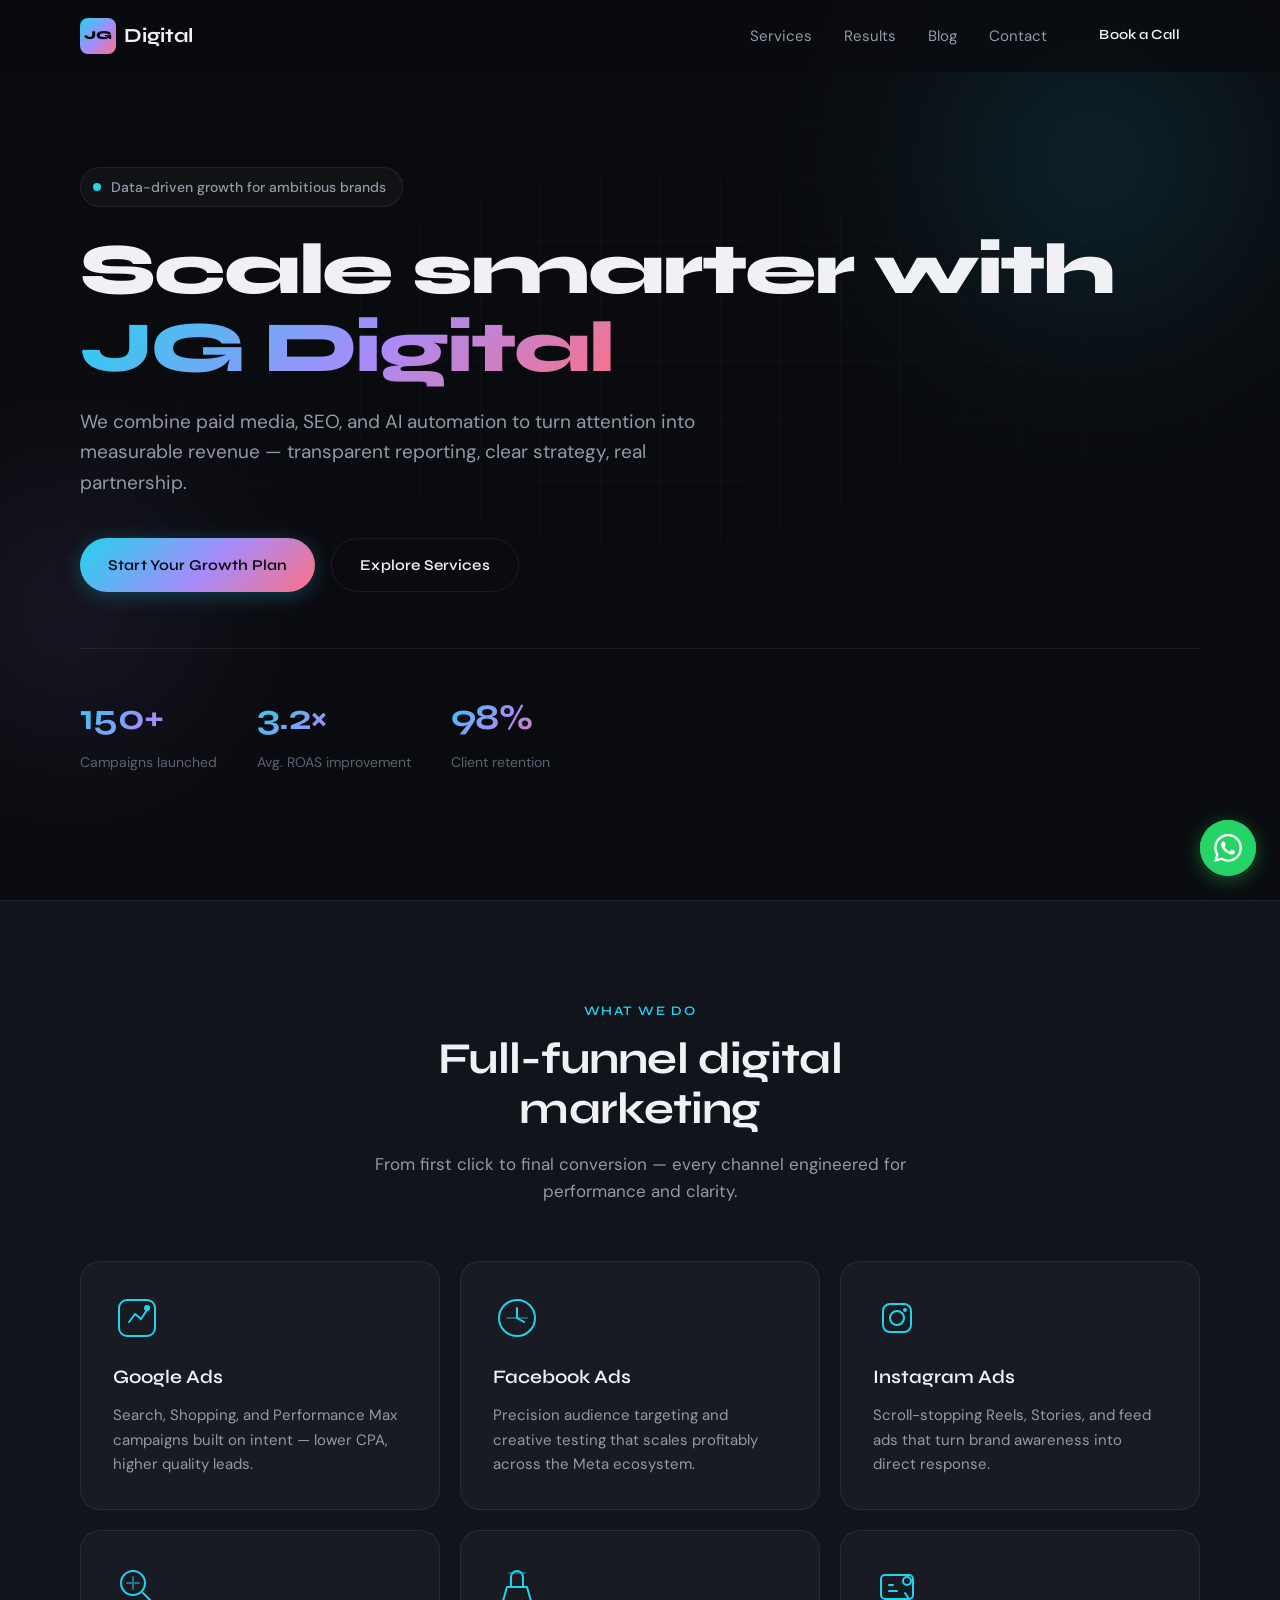
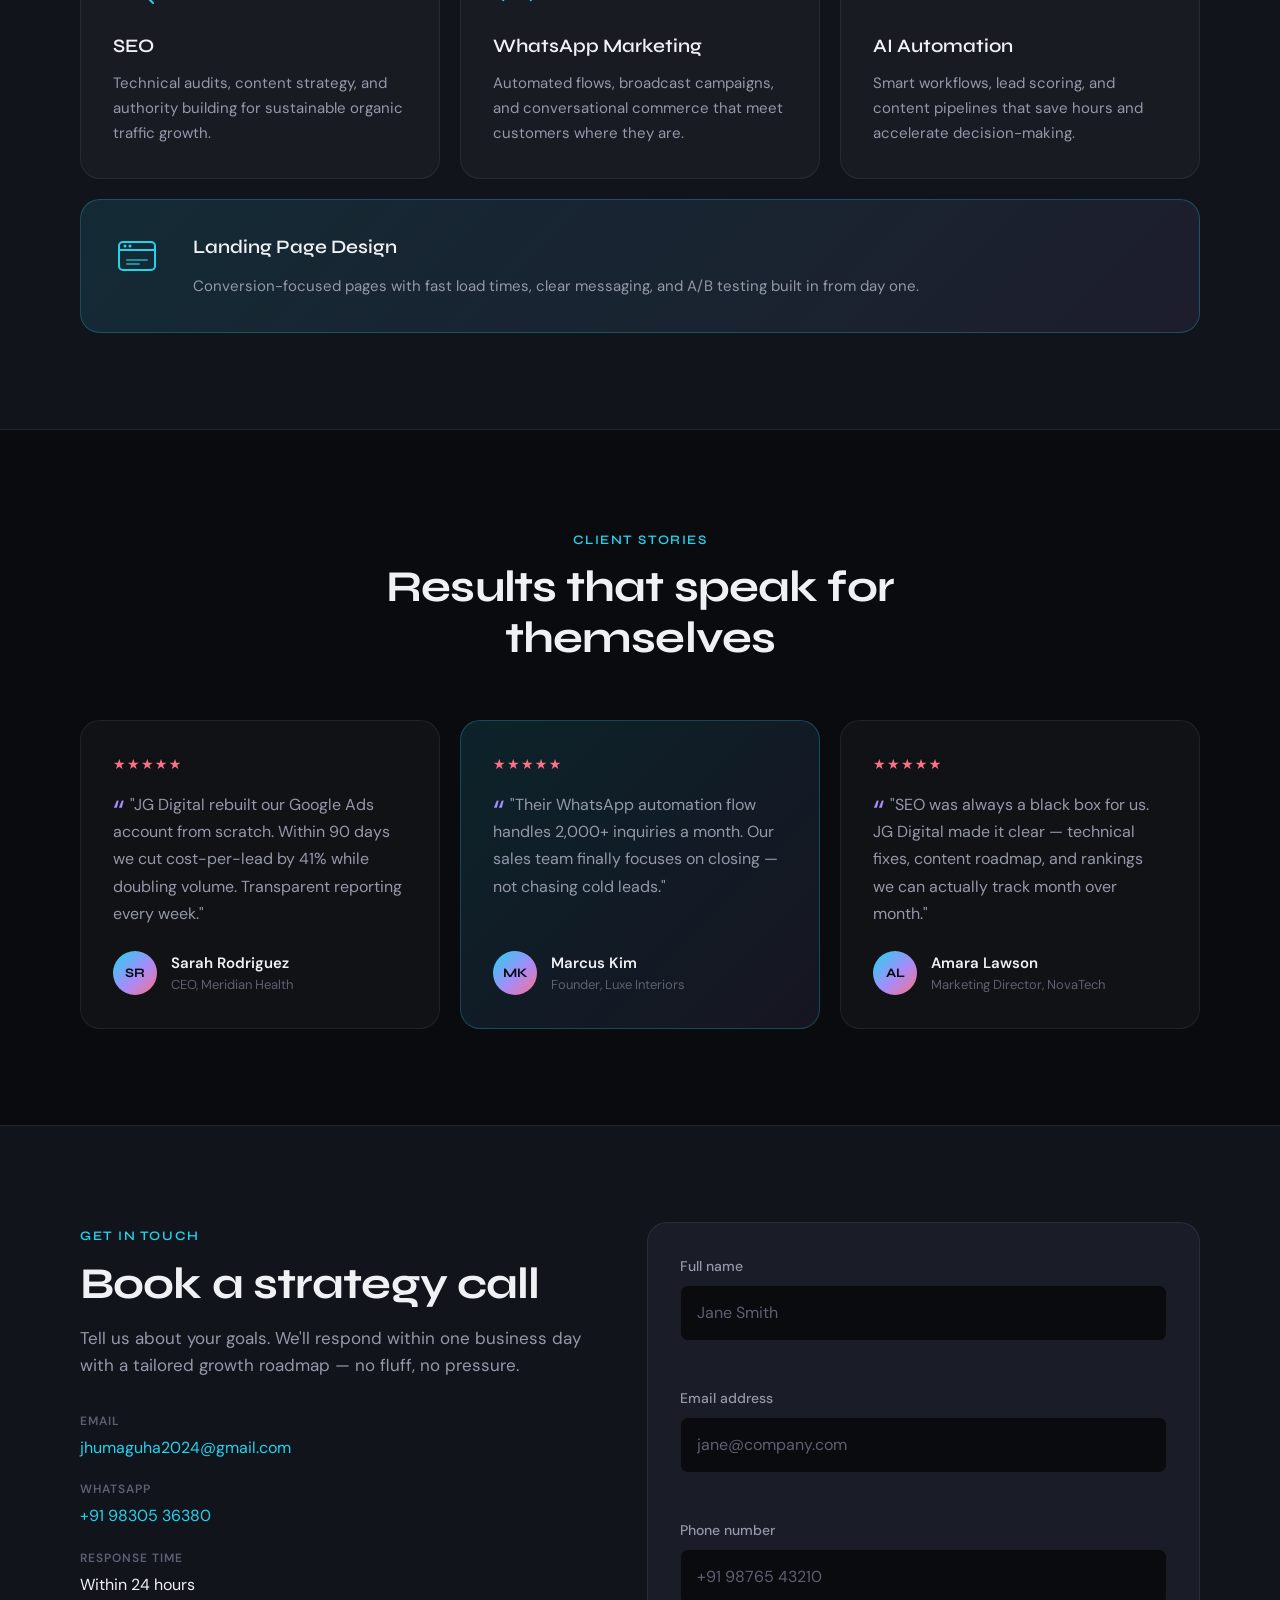
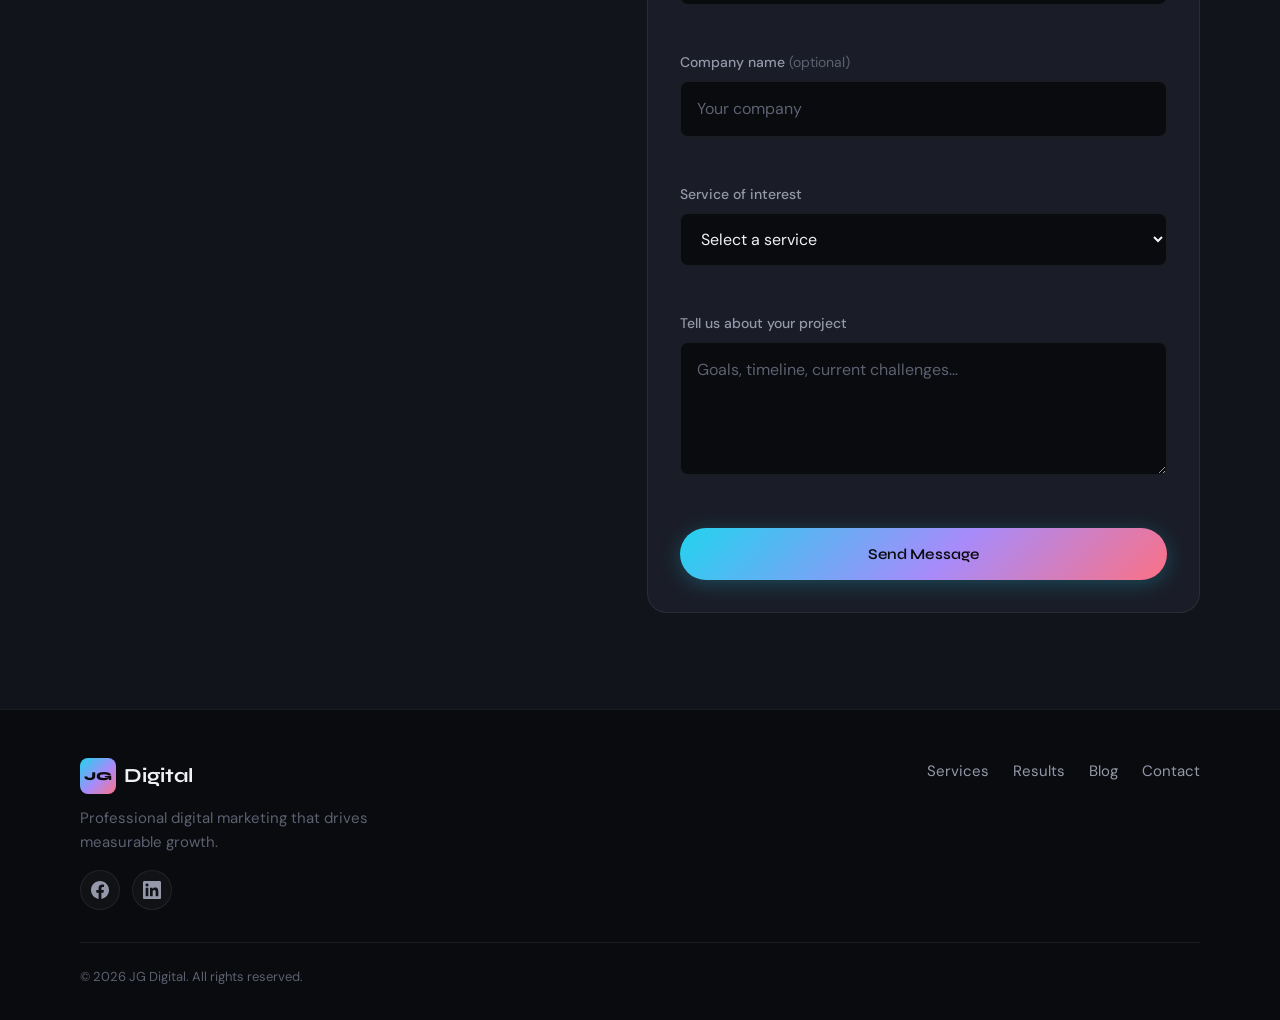
==== commit 384456f4: "Update WhatsApp contact number to +91 98305 36380. Co-authored-by: Cursor <cursoragent@cursor.com>" ====
--- a/website/index.html
+++ b/website/index.html
@@ -264,7 +264,7 @@
             </li>
             <li>
               <span class="contact-label">WhatsApp</span>
-              <a href="https://wa.me/919830529937" target="_blank" rel="noopener noreferrer">+91 98305 29937</a>
+              <a href="https://wa.me/919830536380" target="_blank" rel="noopener noreferrer">+91 98305 36380</a>
             </li>
             <li>
               <span class="contact-label">Response time</span>
@@ -378,7 +378,7 @@
 
   <!-- WhatsApp FAB -->
   <a
-    href="https://wa.me/919830529937"
+    href="https://wa.me/919830536380"
     class="whatsapp-fab"
     target="_blank"
     rel="noopener noreferrer"
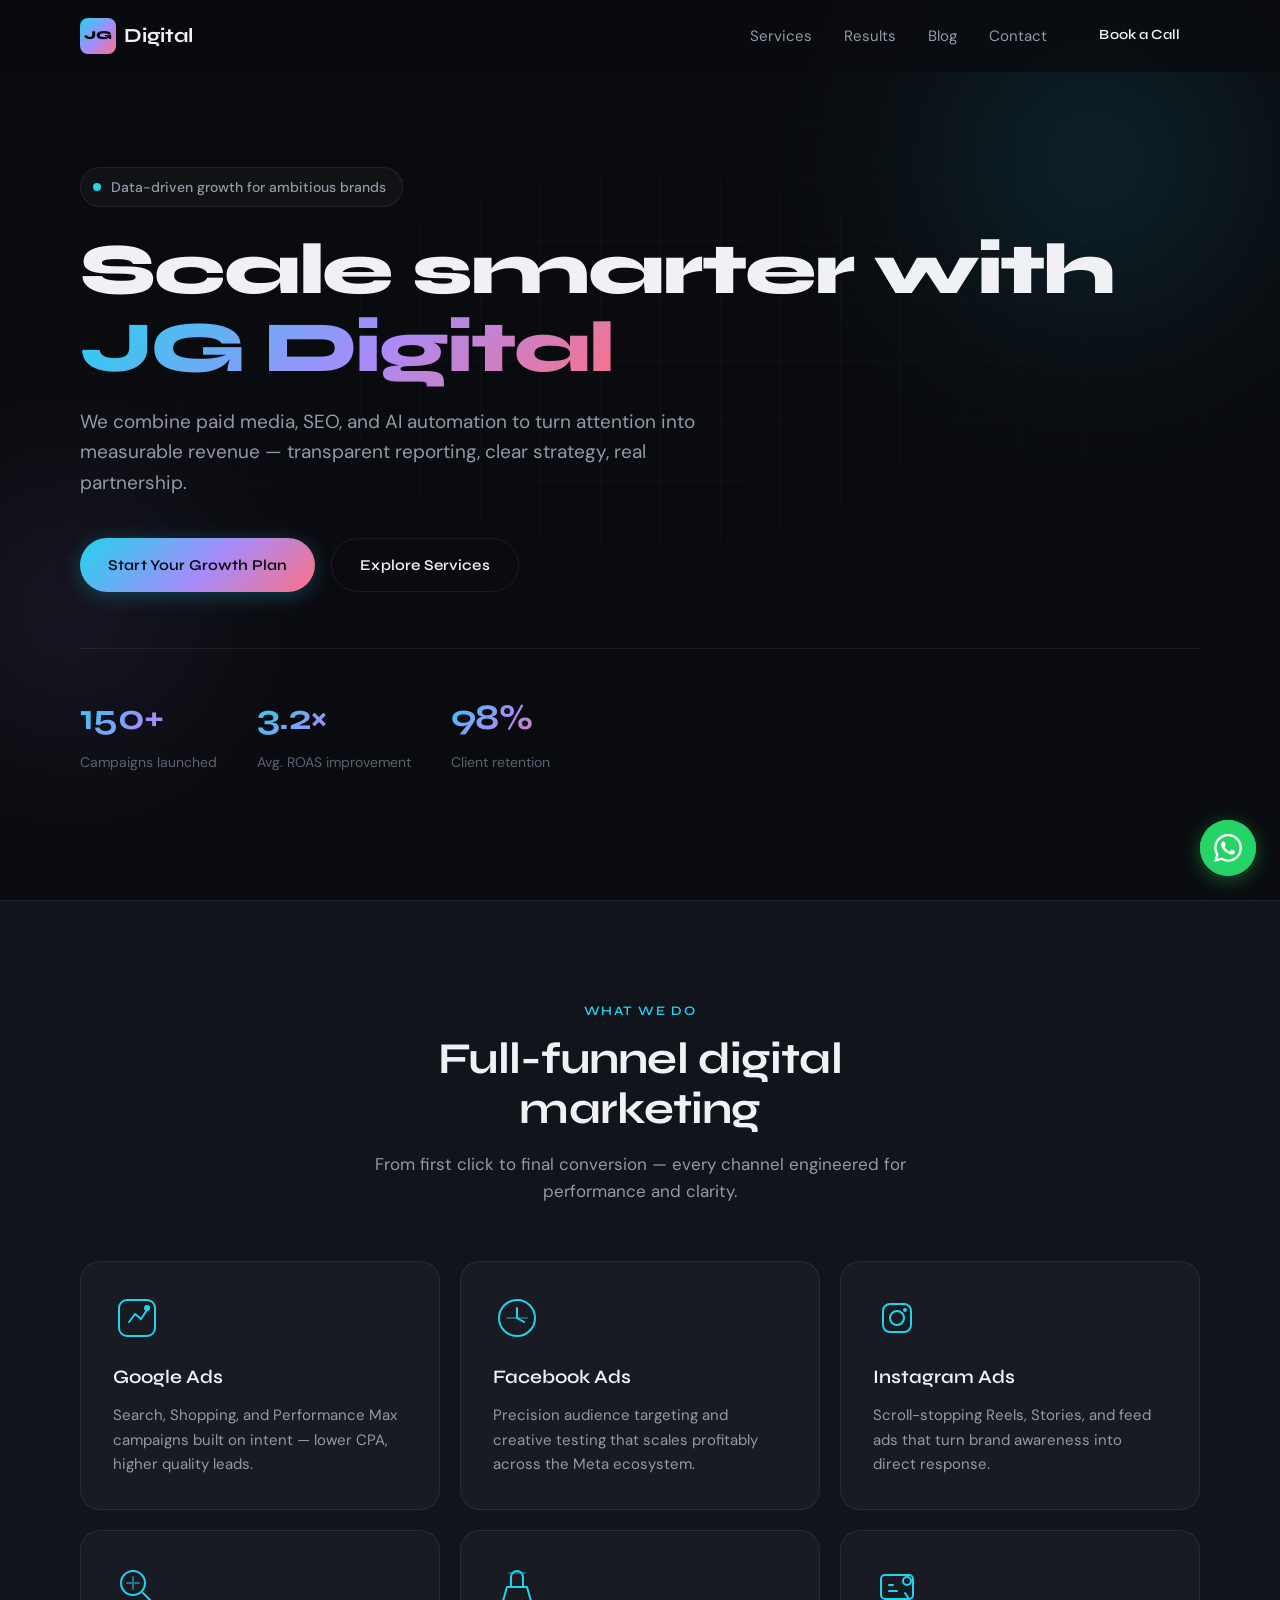
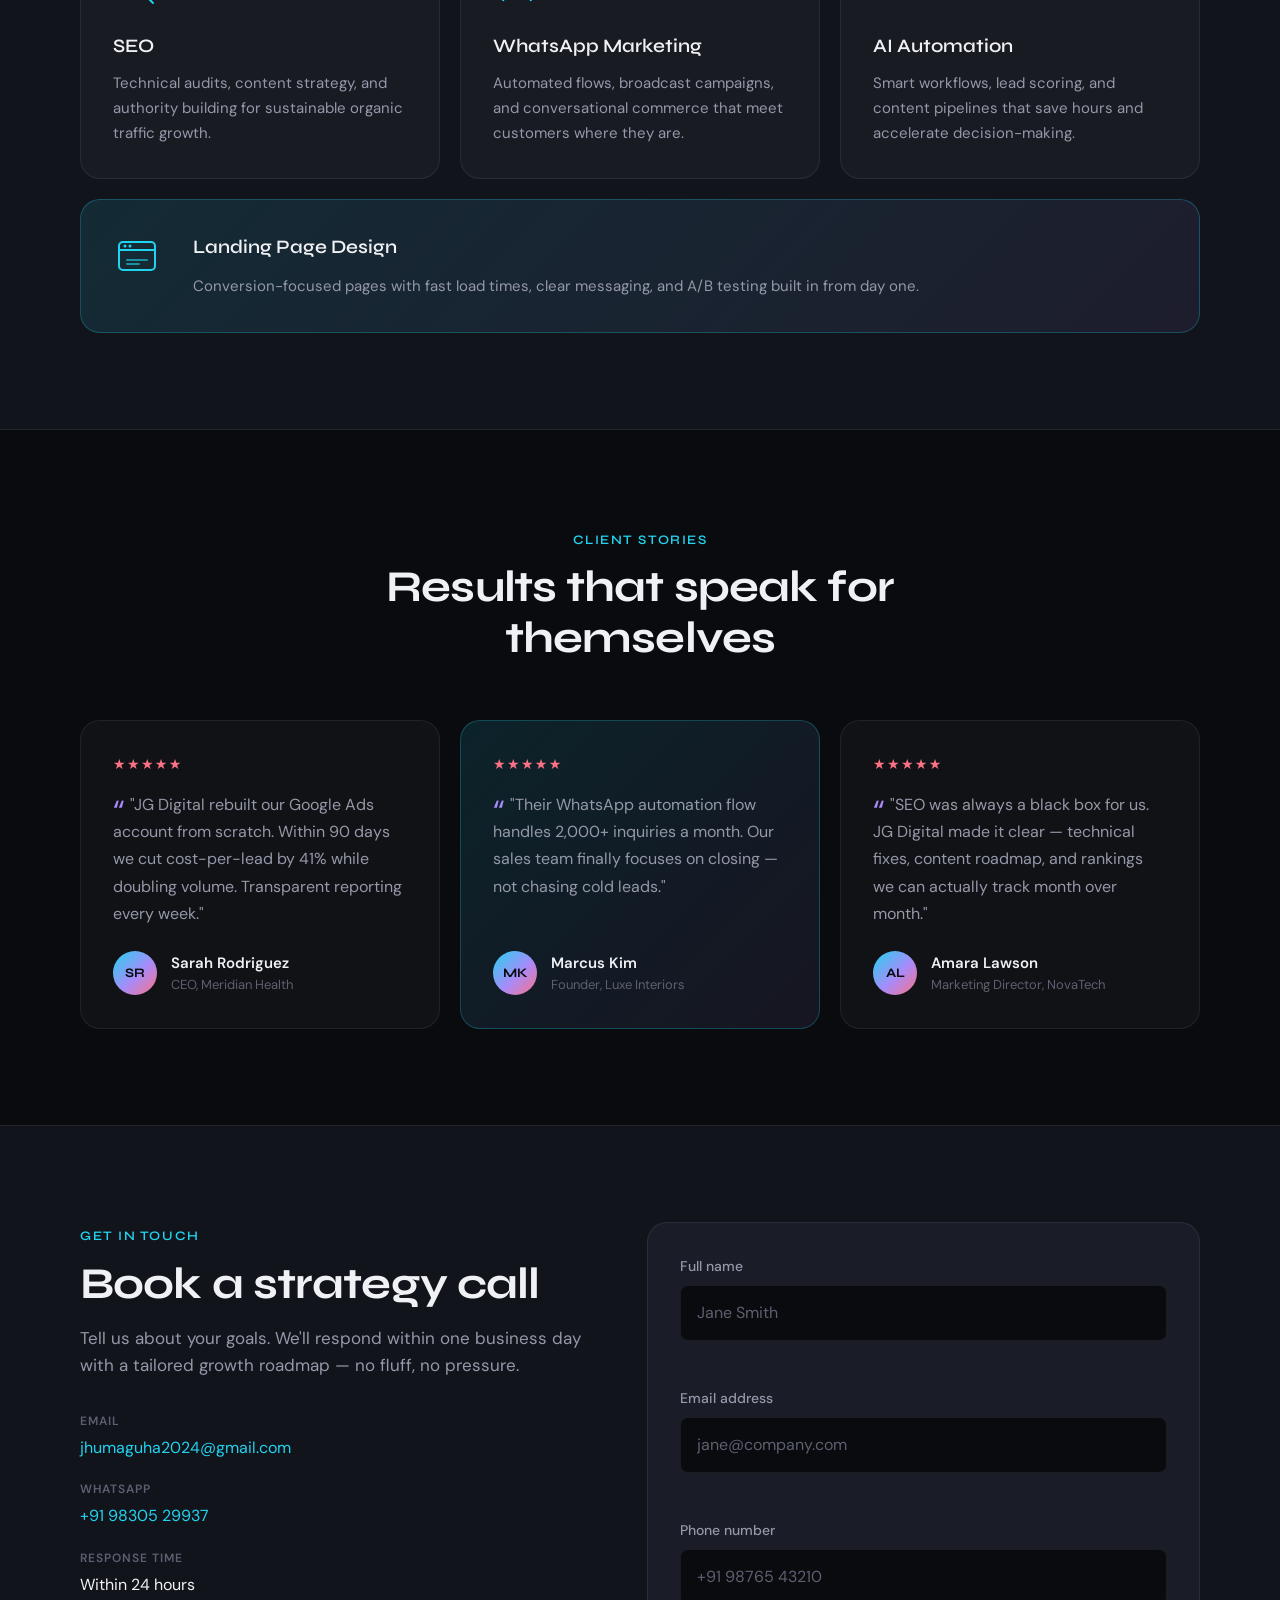
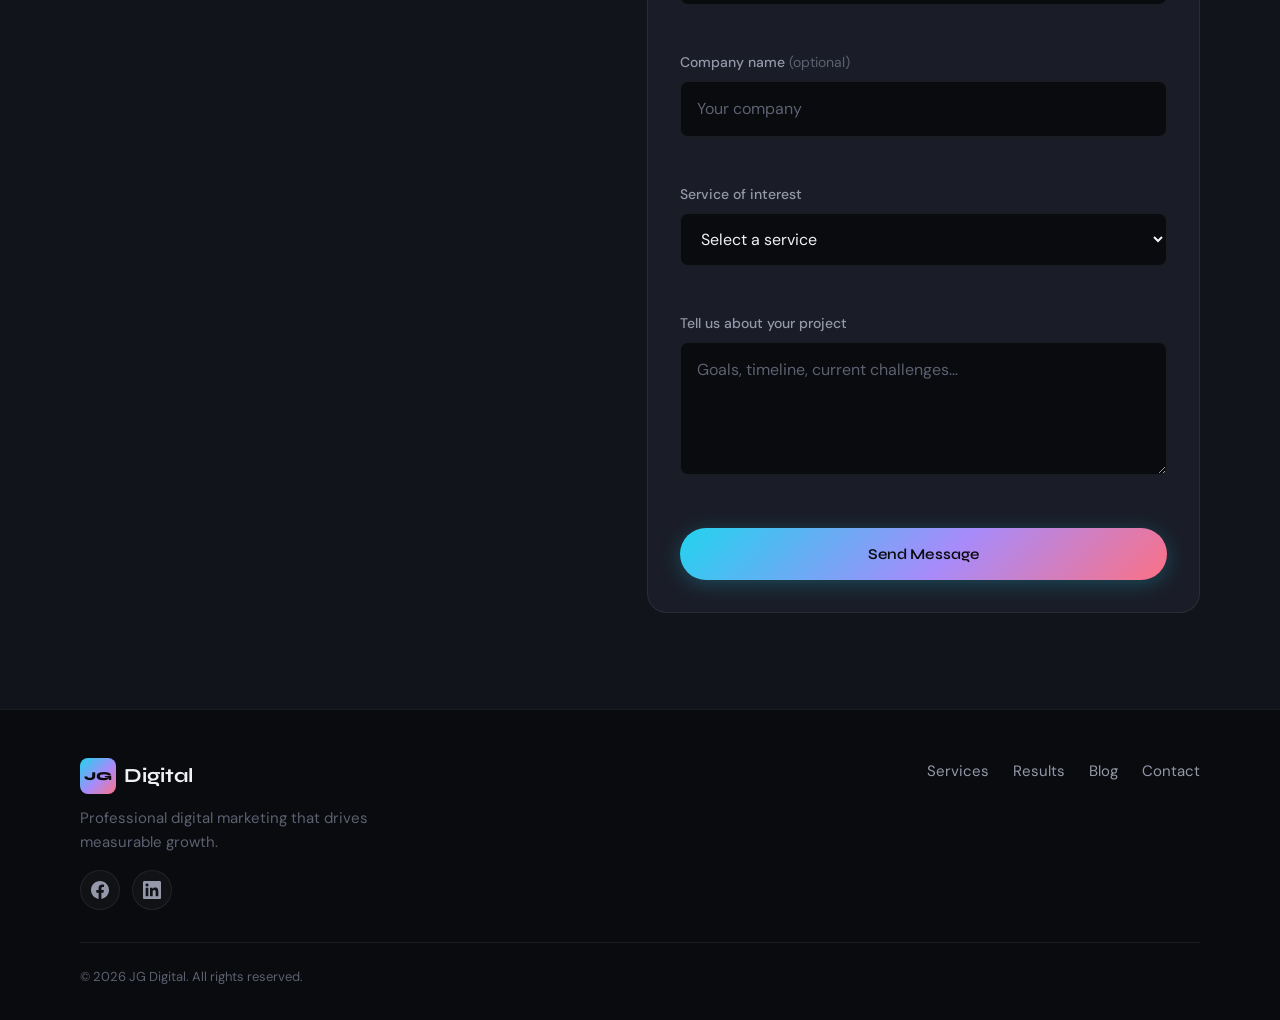
==== commit 3febfb41: "Revert WhatsApp number to +91 98305 29937. Co-authored-by: Cursor <cursoragent@cursor.com>" ====
--- a/website/index.html
+++ b/website/index.html
@@ -264,7 +264,7 @@
             </li>
             <li>
               <span class="contact-label">WhatsApp</span>
-              <a href="https://wa.me/919830536380" target="_blank" rel="noopener noreferrer">+91 98305 36380</a>
+              <a href="https://wa.me/919830529937" target="_blank" rel="noopener noreferrer">+91 98305 29937</a>
             </li>
             <li>
               <span class="contact-label">Response time</span>
@@ -378,7 +378,7 @@
 
   <!-- WhatsApp FAB -->
   <a
-    href="https://wa.me/919830536380"
+    href="https://wa.me/919830529937"
     class="whatsapp-fab"
     target="_blank"
     rel="noopener noreferrer"
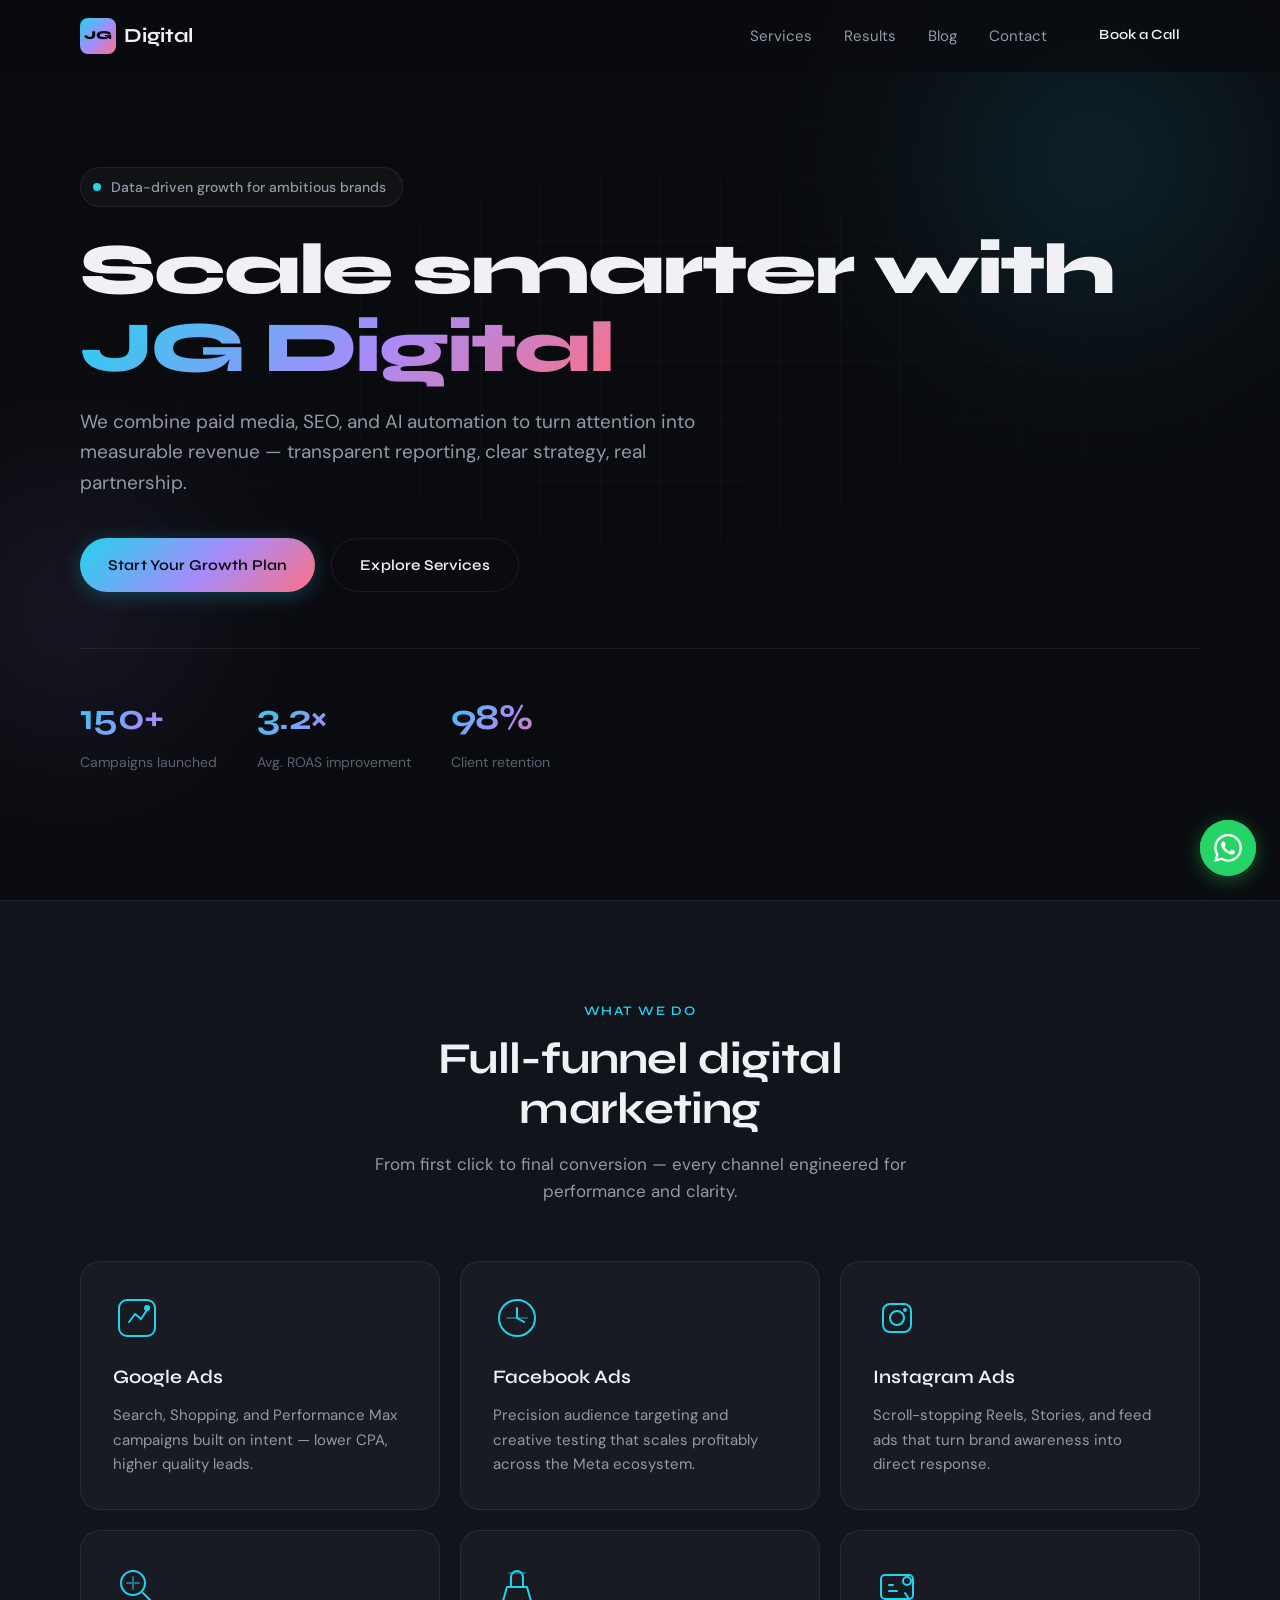
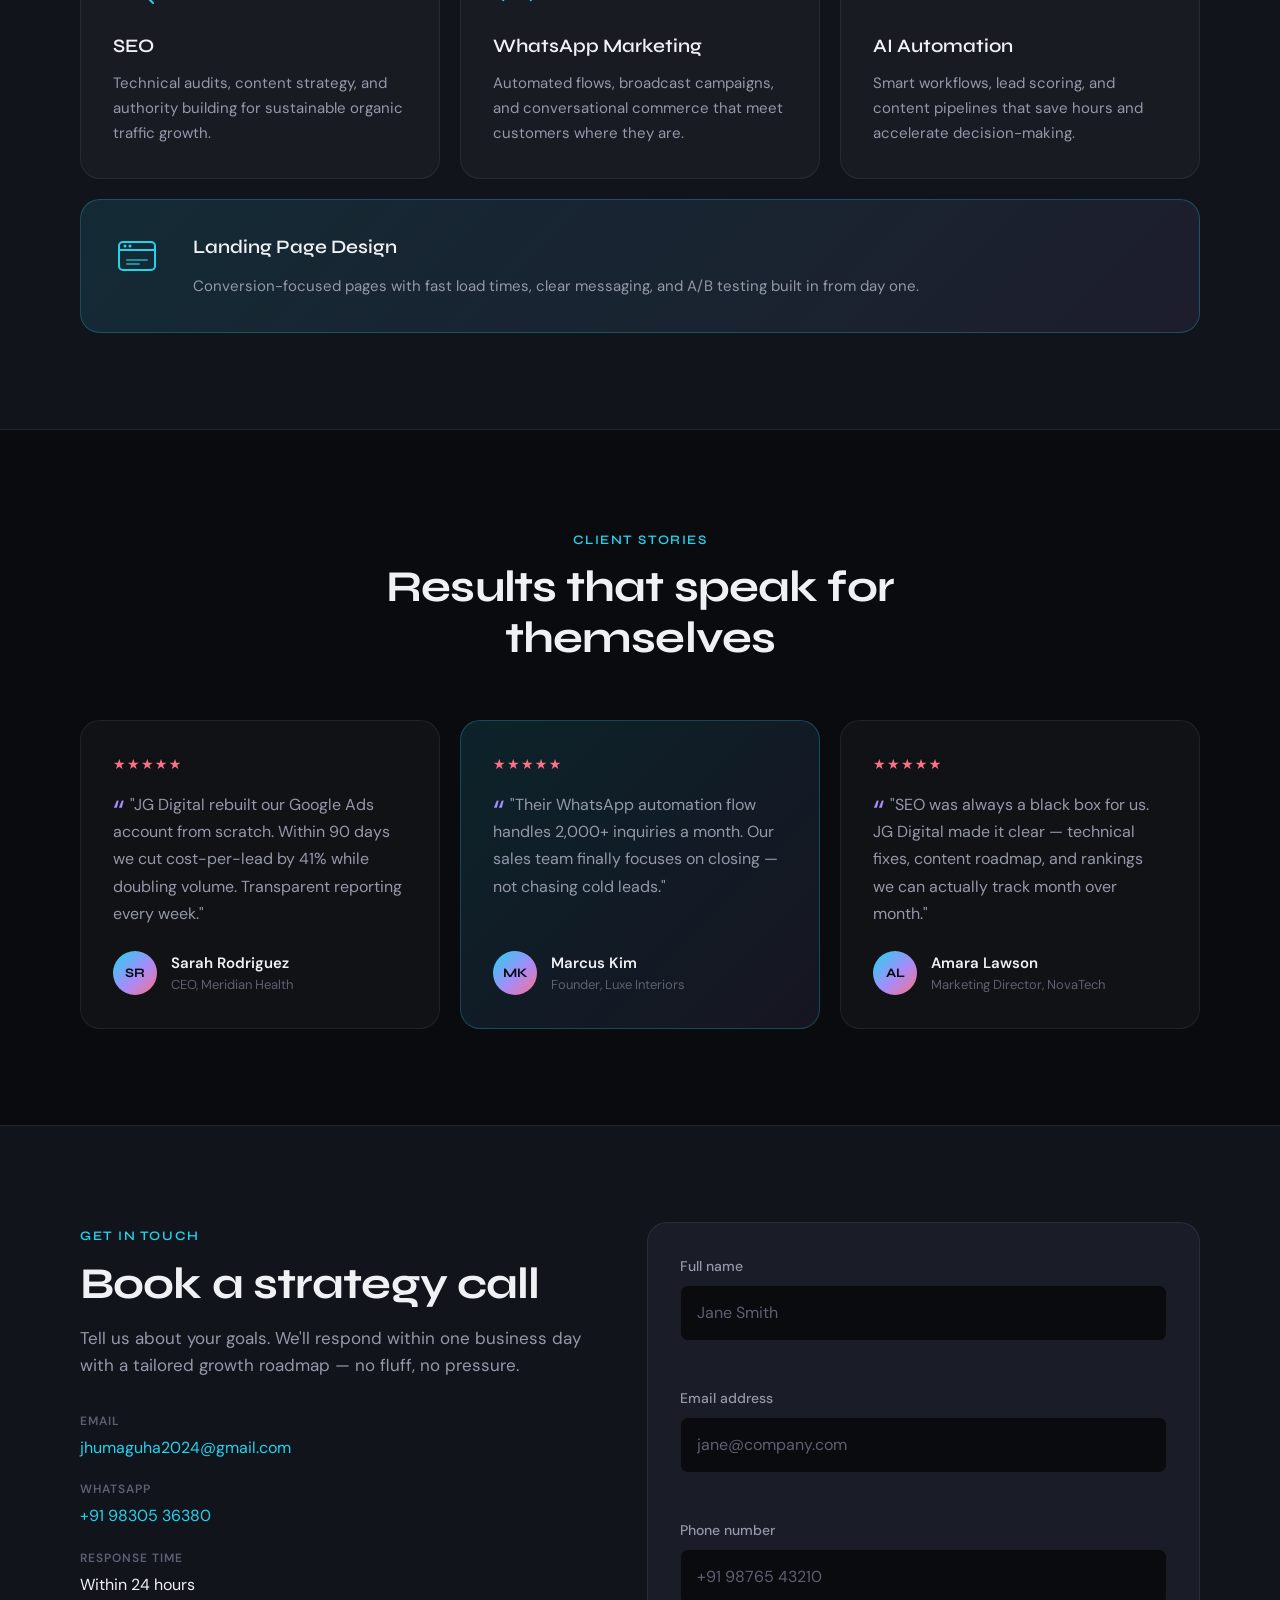
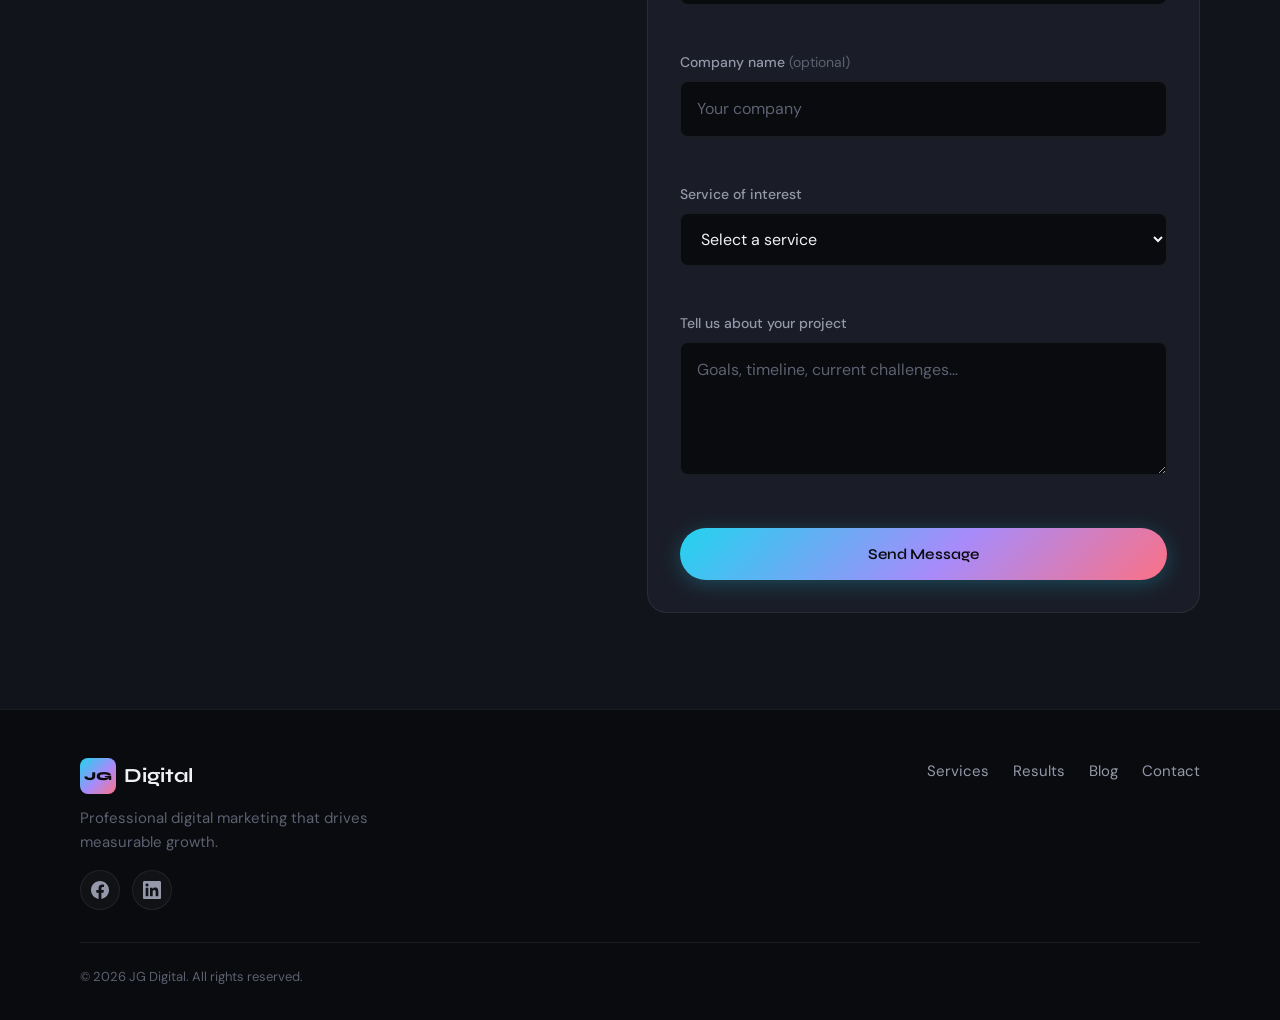
==== commit 8b22b2d8: "Set WhatsApp number to +91 98305 36380. Co-authored-by: Cursor <cursoragent@cursor.com>" ====
--- a/website/index.html
+++ b/website/index.html
@@ -264,7 +264,7 @@
             </li>
             <li>
               <span class="contact-label">WhatsApp</span>
-              <a href="https://wa.me/919830529937" target="_blank" rel="noopener noreferrer">+91 98305 29937</a>
+              <a href="https://wa.me/919830536380" target="_blank" rel="noopener noreferrer">+91 98305 36380</a>
             </li>
             <li>
               <span class="contact-label">Response time</span>
@@ -378,7 +378,7 @@
 
   <!-- WhatsApp FAB -->
   <a
-    href="https://wa.me/919830529937"
+    href="https://wa.me/919830536380"
     class="whatsapp-fab"
     target="_blank"
     rel="noopener noreferrer"
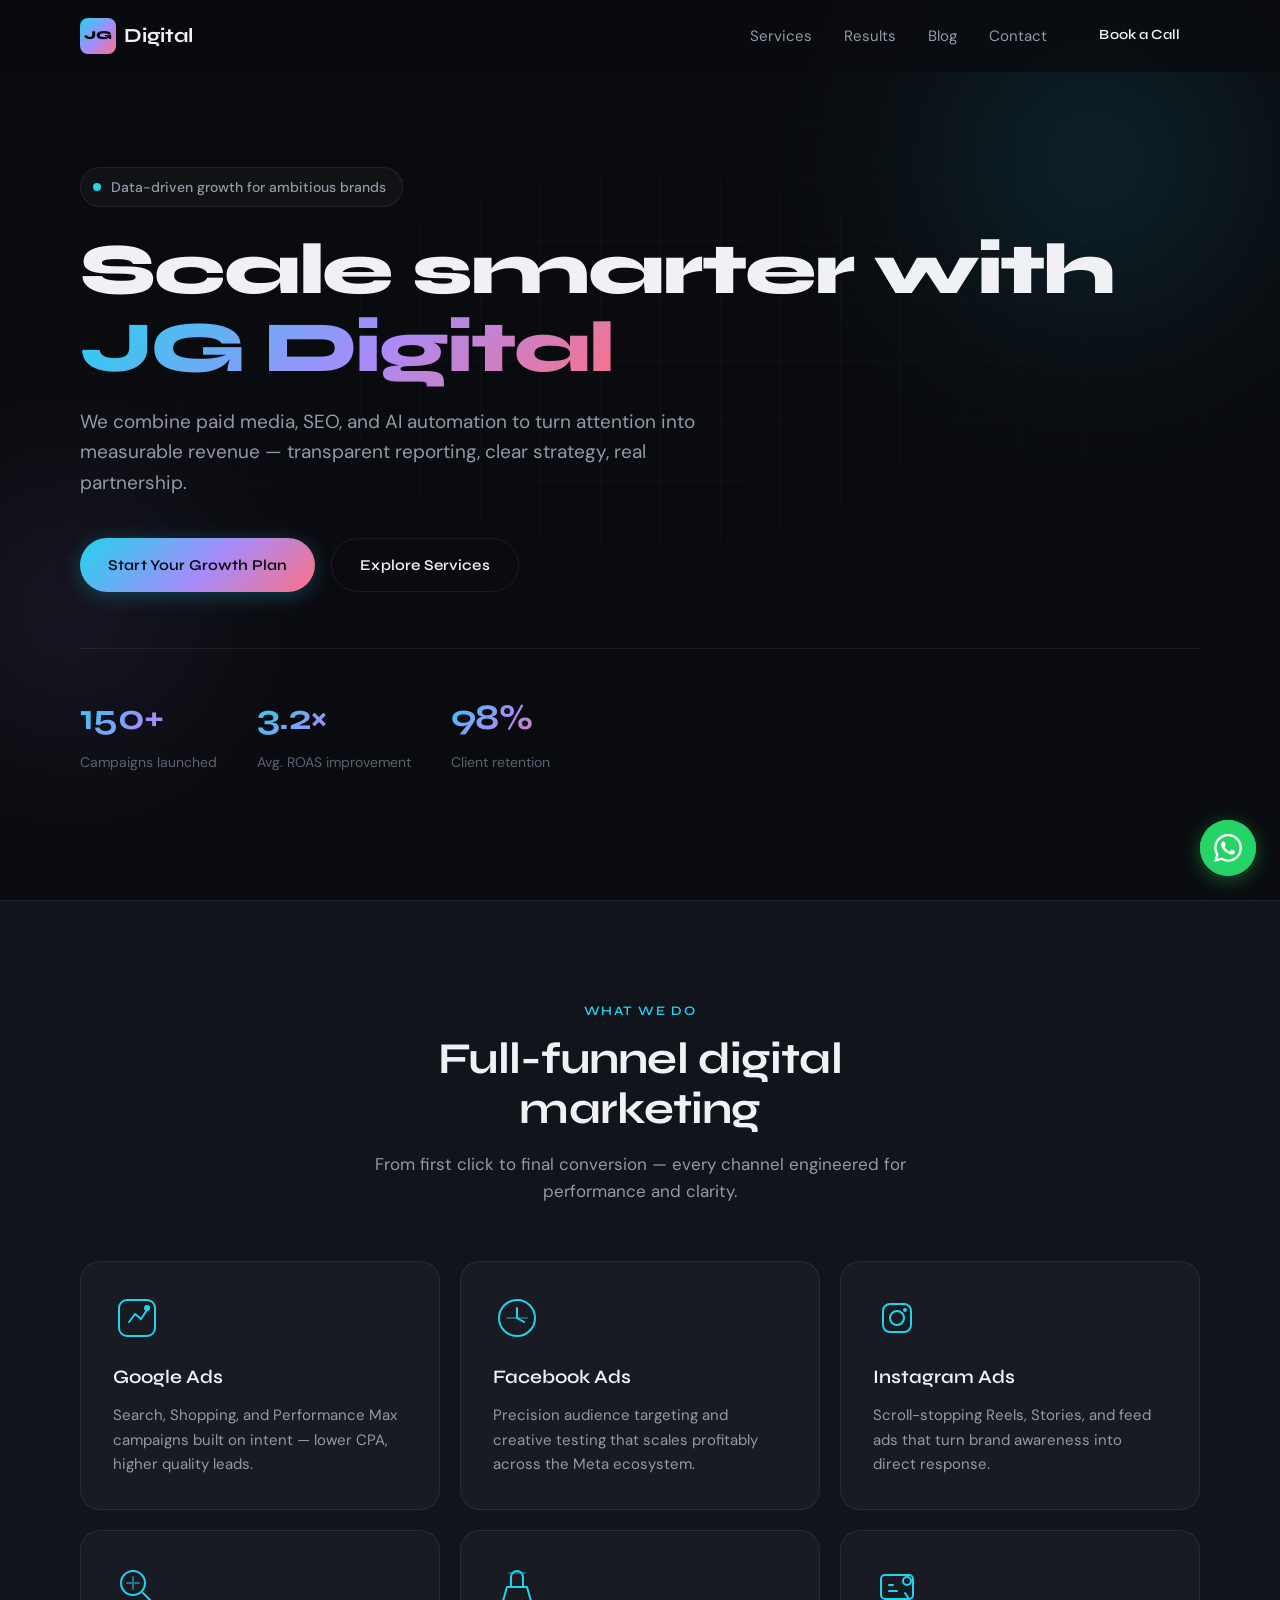
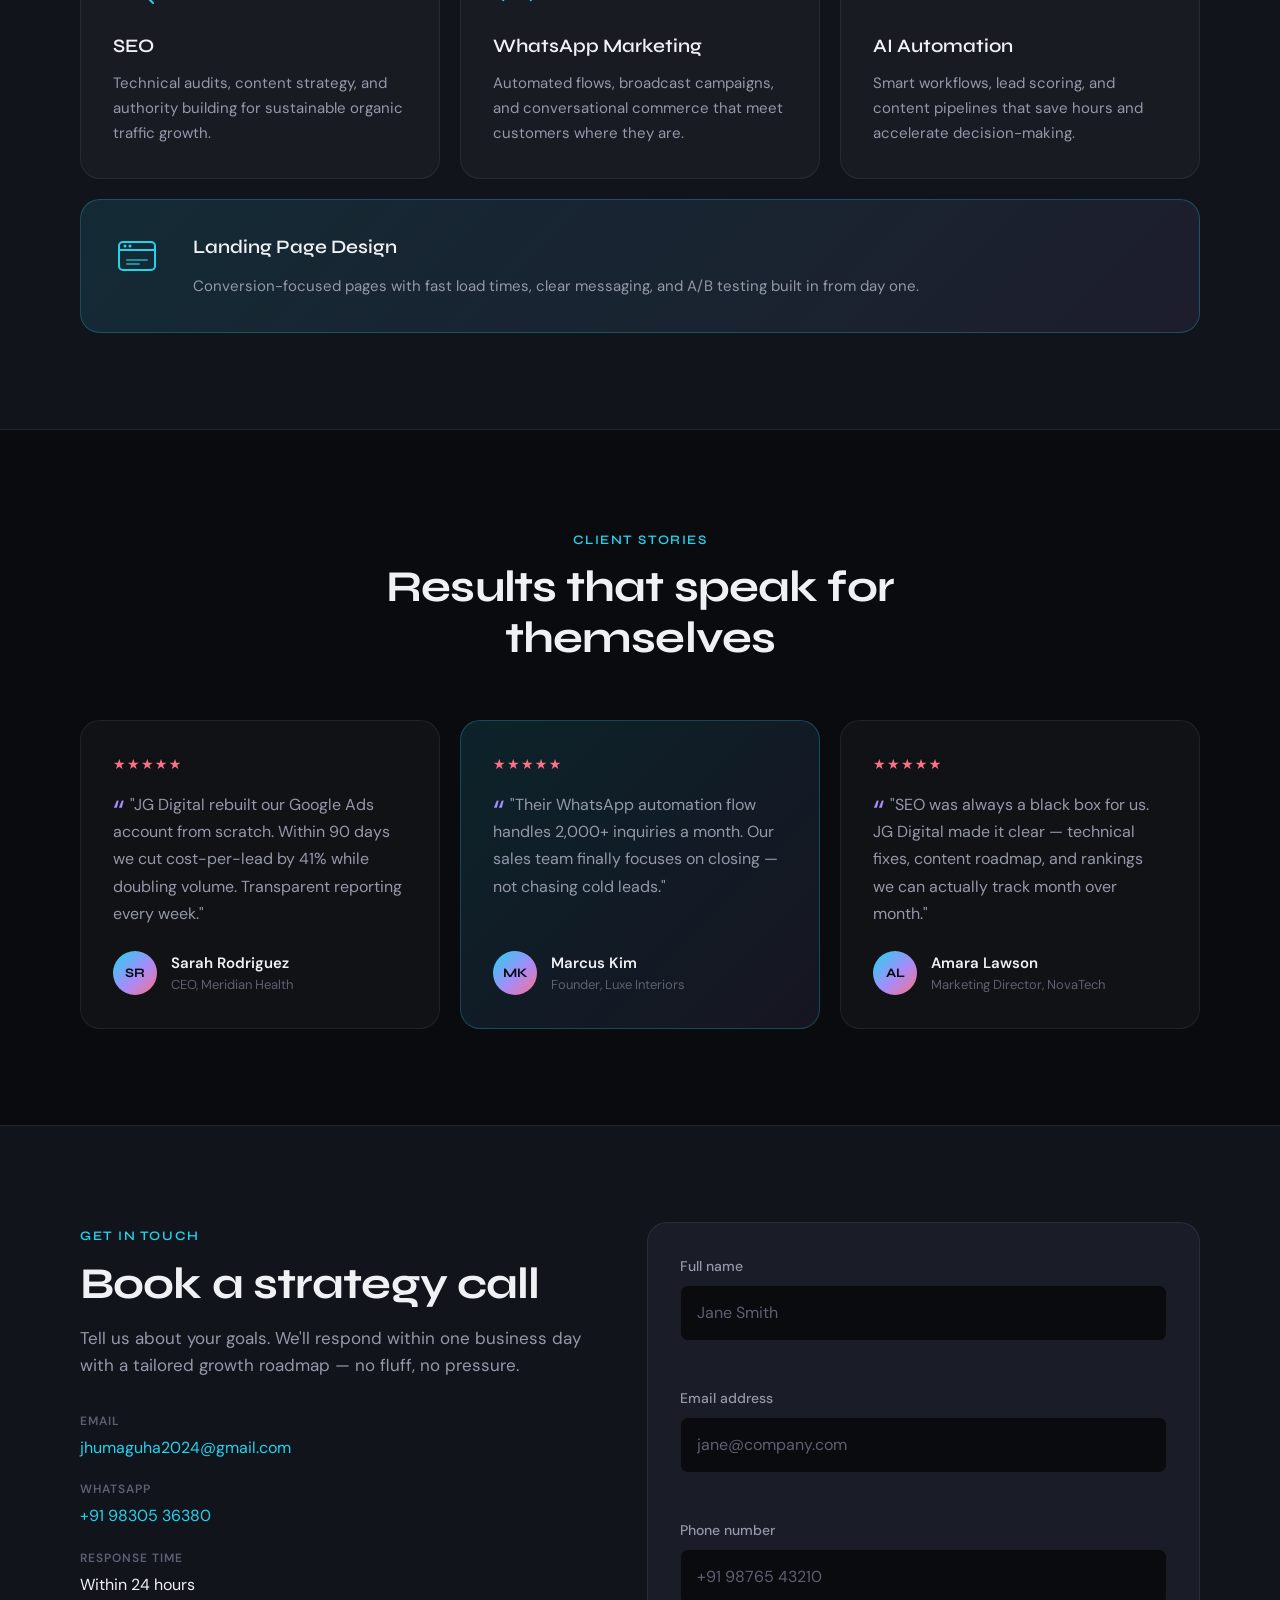
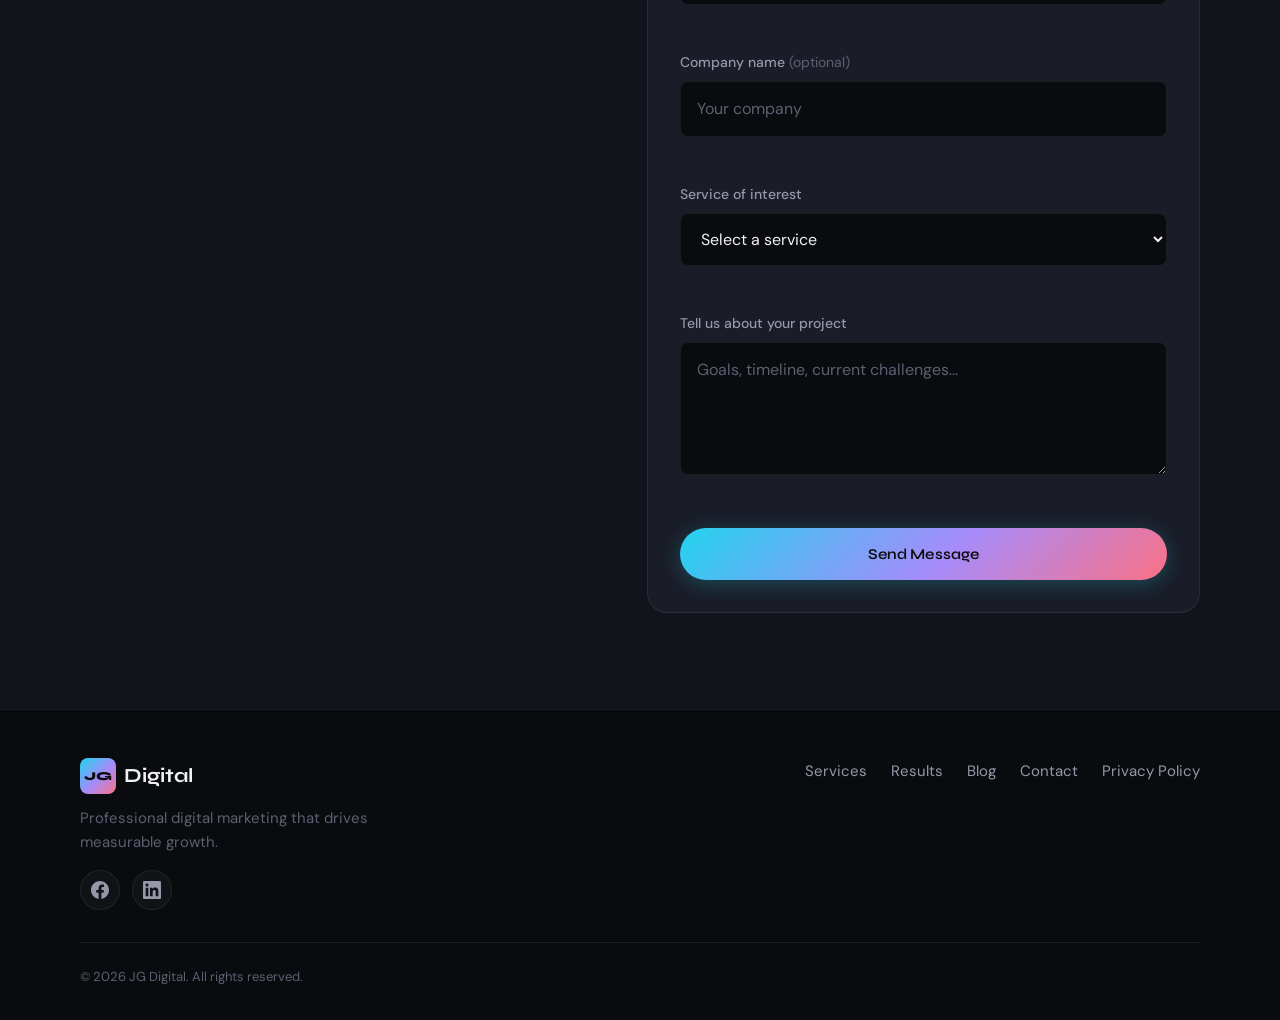
==== commit 3fecb385: "Add JG Digital Privacy Policy page for Google compliance. Co-authored-by: Cursor <cursoragent@cursor" ====
--- a/website/index.html
+++ b/website/index.html
@@ -369,6 +369,7 @@
           <li><a href="#testimonials">Results</a></li>
           <li><a href="blog/index.html">Blog</a></li>
           <li><a href="#contact">Contact</a></li>
+          <li><a href="privacy-policy.html">Privacy Policy</a></li>
         </ul>
       </nav>
 
--- a/website/styles.css
+++ b/website/styles.css
@@ -1242,6 +1242,19 @@
   border-bottom: 1px solid var(--border-subtle);
 }
 
+.legal-intro {
+  margin-top: 1rem;
+  max-width: 42rem;
+}
+
+.legal-page .blog-content code {
+  font-size: 0.9em;
+  padding: 0.1em 0.35em;
+  border-radius: 0.25rem;
+  background: rgba(255, 255, 255, 0.06);
+  border: 1px solid var(--border-subtle);
+}
+
 .blog-article-title {
   font-family: var(--font-display);
   font-size: clamp(2rem, 4vw, 2.75rem);
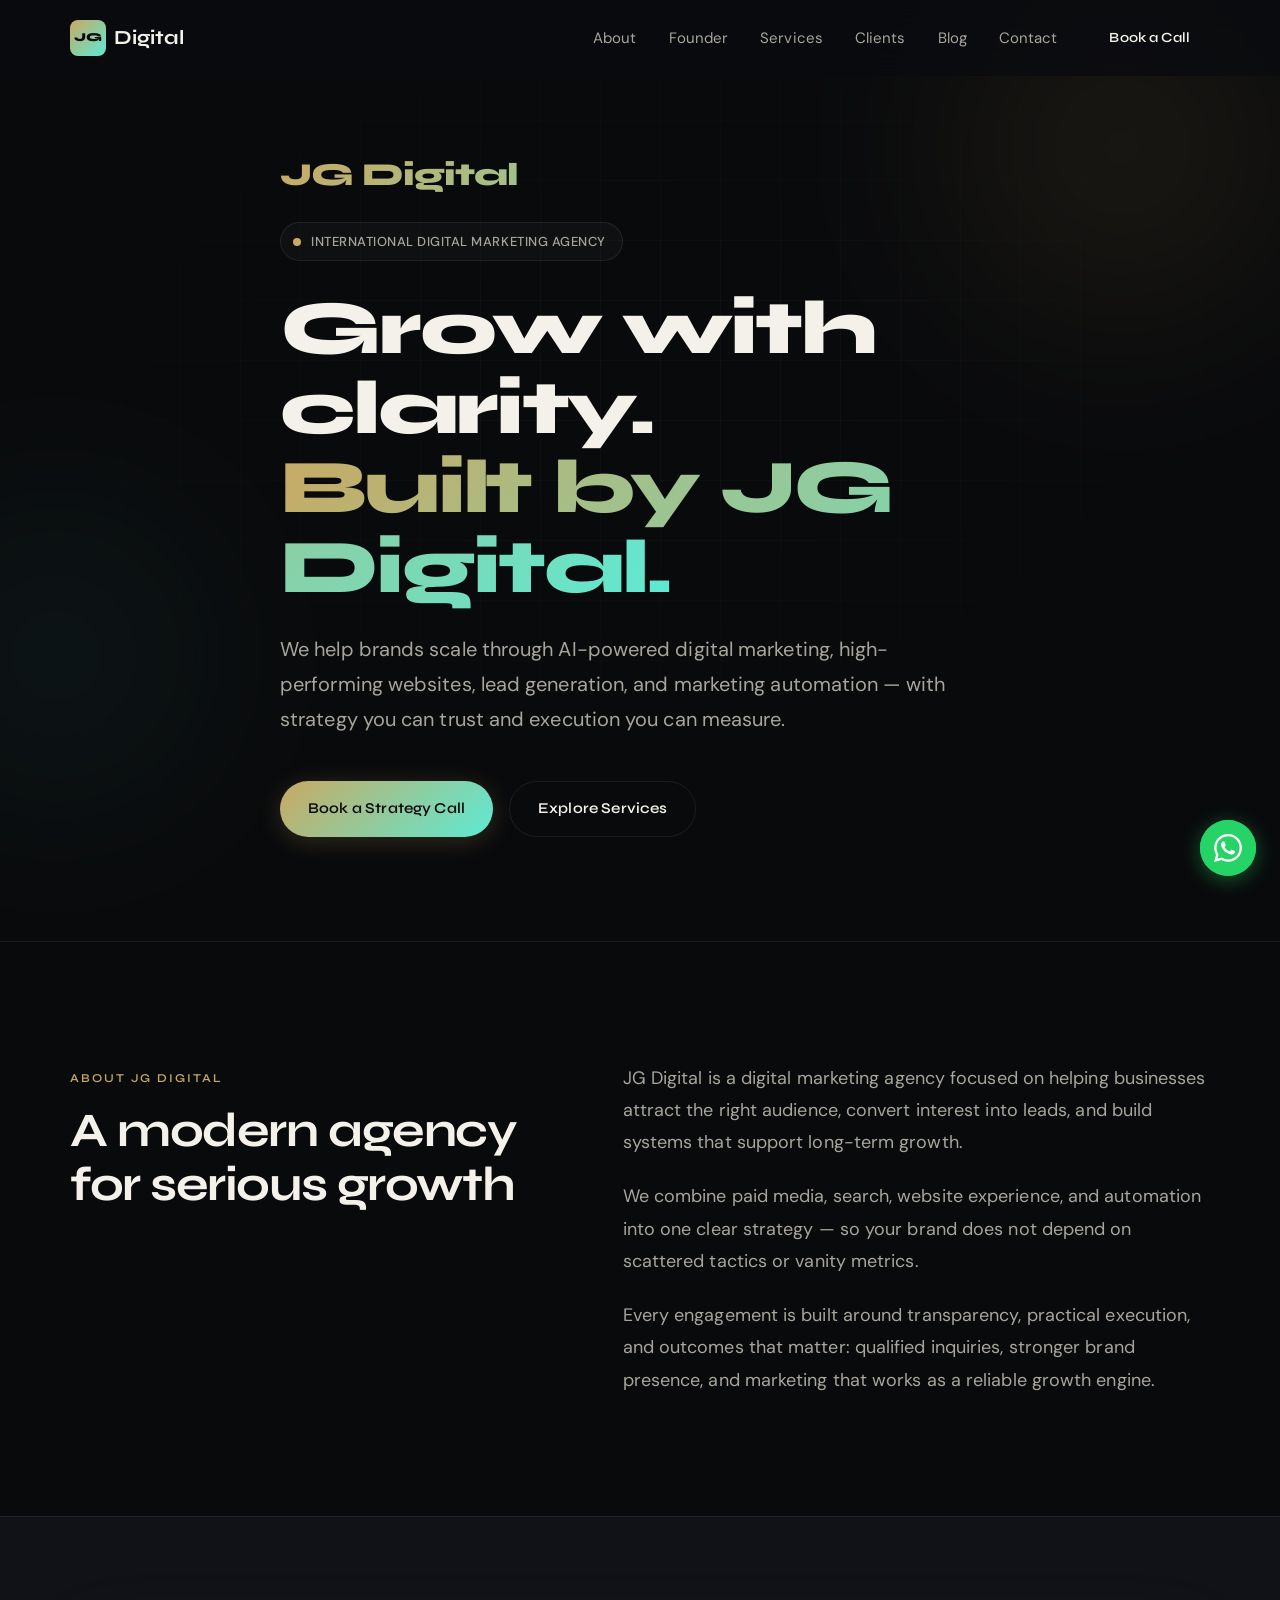
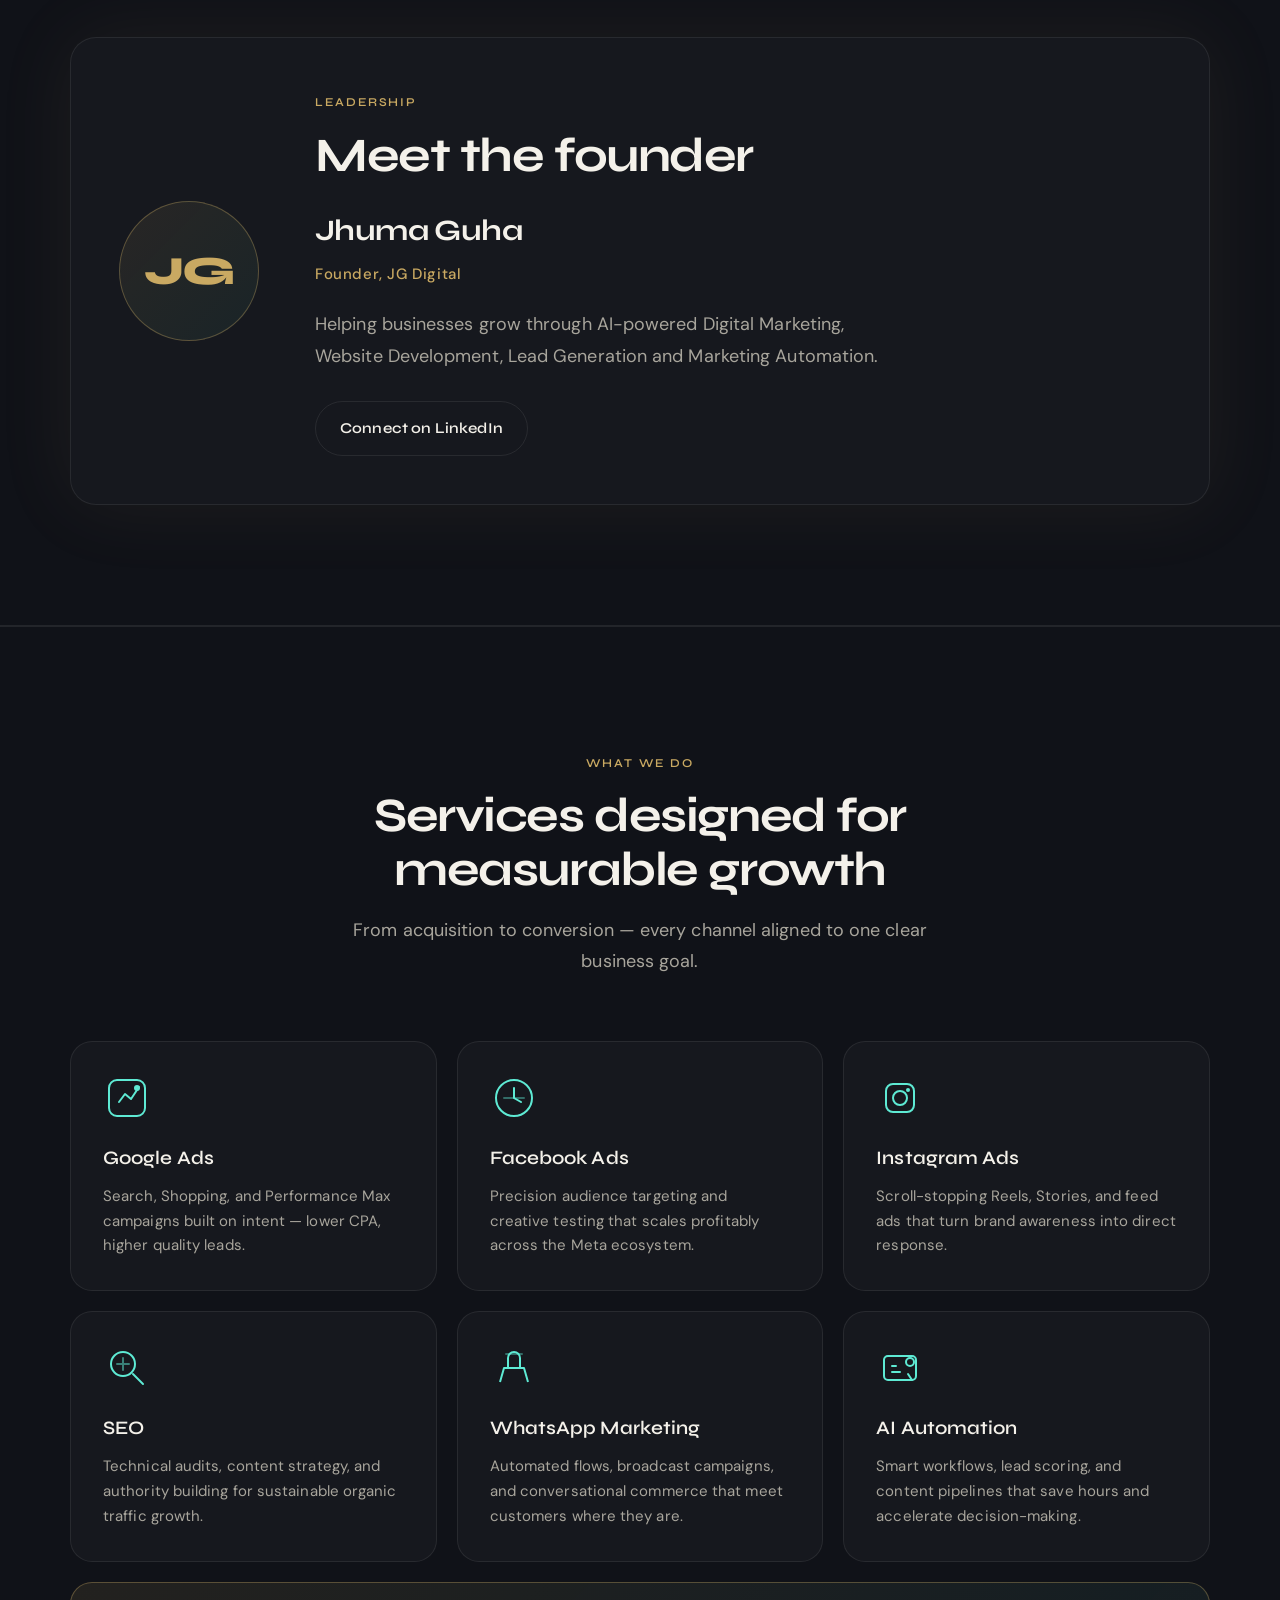
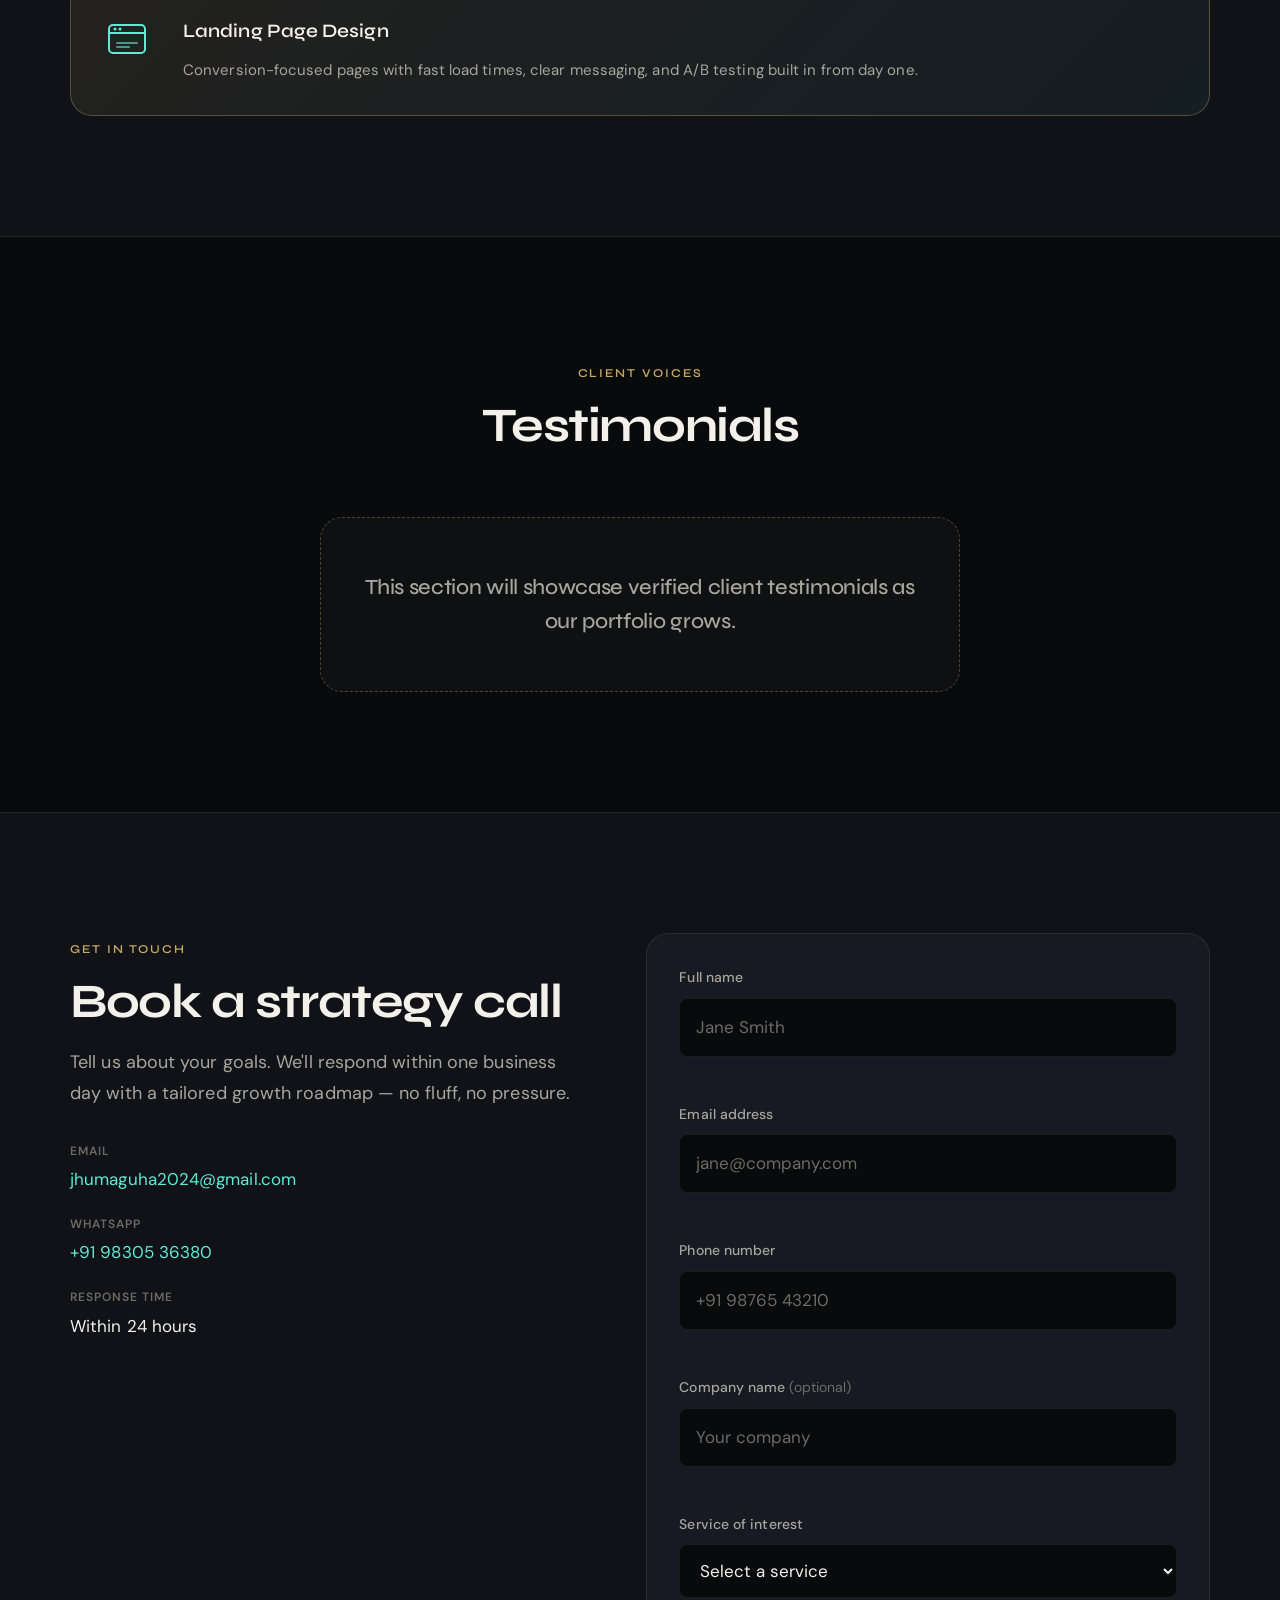
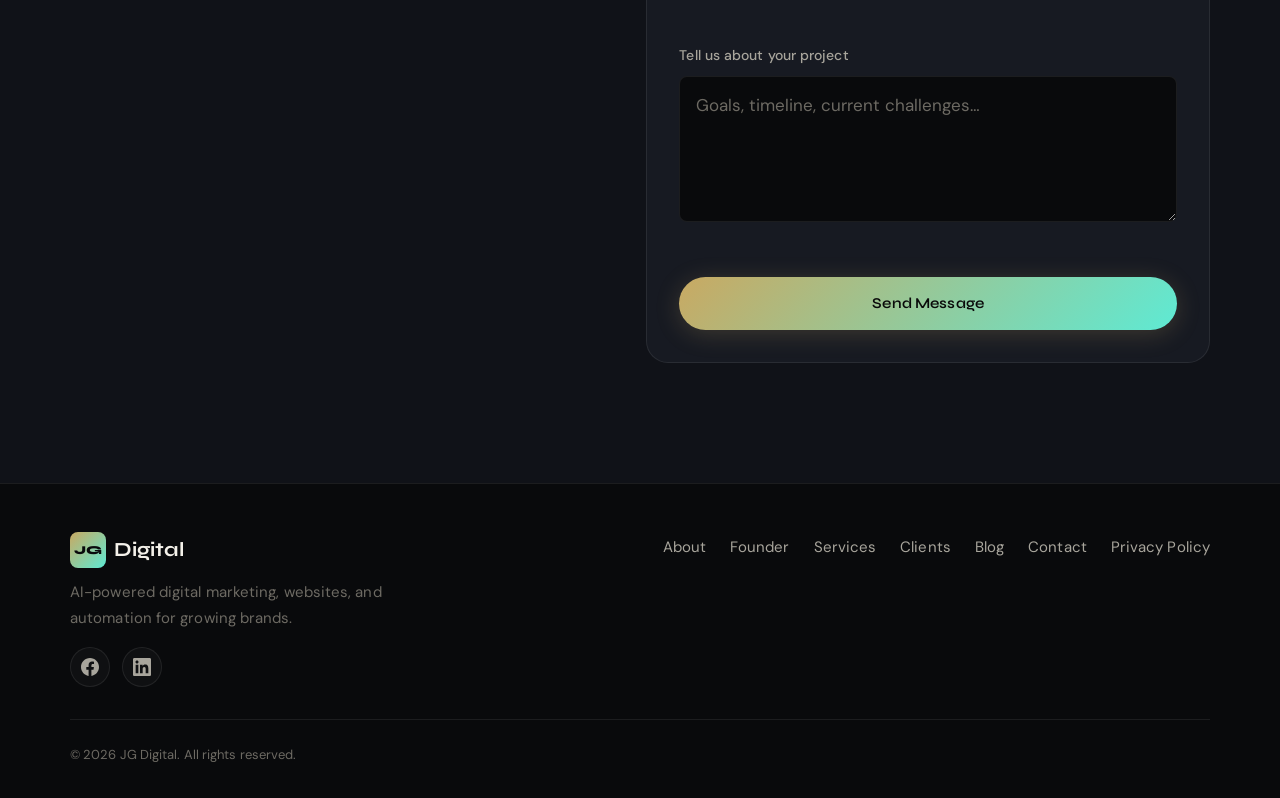
==== commit c0bee7eb: "Redesign JG Digital site into a premium agency experience. Remove fabricated stats and testimonials," ====
--- a/website/index.html
+++ b/website/index.html
@@ -11,11 +11,11 @@
   </script>
   <meta charset="UTF-8">
   <meta name="viewport" content="width=device-width, initial-scale=1.0">
-  <meta name="description" content="JG Digital — a professional digital marketing agency specializing in paid ads, SEO, WhatsApp marketing, AI automation, and high-converting landing pages.">
+  <meta name="description" content="JG Digital — an international digital marketing agency helping businesses grow with AI-powered marketing, websites, lead generation, and automation.">
   <title>JG Digital | Digital Marketing Agency</title>
   <link rel="preconnect" href="https://fonts.googleapis.com">
   <link rel="preconnect" href="https://fonts.gstatic.com" crossorigin>
-  <link href="https://fonts.googleapis.com/css2?family=DM+Sans:ital,opsz,wght@0,9..40,400;0,9..40,500;0,9..40,600;1,9..40,400&family=Syne:wght@500;600;700;800&display=swap" rel="stylesheet">
+  <link href="https://fonts.googleapis.com/css2?family=DM+Sans:ital,opsz,wght@0,9..40,400;0,9..40,500;0,9..40,600;0,9..40,700;1,9..40,400&family=Syne:wght@500;600;700;800&display=swap" rel="stylesheet">
   <link rel="stylesheet" href="styles.css">
 </head>
 <body>
@@ -38,8 +38,10 @@
 
       <nav class="primary-nav" id="primary-nav" aria-label="Primary">
         <ul class="nav-list">
+          <li><a href="#about">About</a></li>
+          <li><a href="#founder">Founder</a></li>
           <li><a href="#services">Services</a></li>
-          <li><a href="#testimonials">Results</a></li>
+          <li><a href="#testimonials">Clients</a></li>
           <li><a href="blog/index.html">Blog</a></li>
           <li><a href="#contact">Contact</a></li>
           <li><a href="#contact" class="btn btn-nav">Book a Call</a></li>
@@ -58,34 +60,69 @@
         <div class="hero-grid"></div>
       </div>
       <div class="container hero-inner">
+        <p class="hero-brand" aria-hidden="true">JG Digital</p>
         <p class="hero-eyebrow">
           <span class="pulse-dot" aria-hidden="true"></span>
-          Data-driven growth for ambitious brands
+          International digital marketing agency
         </p>
         <h1 id="hero-heading" class="hero-title">
-          Scale smarter with <span class="gradient-text">JG Digital</span>
+          Grow with clarity.<br>
+          <span class="gradient-text">Built by JG Digital.</span>
         </h1>
         <p class="hero-subtitle">
-          We combine paid media, SEO, and AI automation to turn attention into measurable revenue — transparent reporting, clear strategy, real partnership.
+          We help brands scale through AI-powered digital marketing, high-performing websites, lead generation, and marketing automation — with strategy you can trust and execution you can measure.
         </p>
         <div class="hero-actions">
-          <a href="#contact" class="btn btn-primary">Start Your Growth Plan</a>
+          <a href="#contact" class="btn btn-primary">Book a Strategy Call</a>
           <a href="#services" class="btn btn-ghost">Explore Services</a>
         </div>
-        <dl class="hero-stats">
-          <div class="stat">
-            <dt>150+</dt>
-            <dd>Campaigns launched</dd>
-          </div>
-          <div class="stat">
-            <dt>3.2×</dt>
-            <dd>Avg. ROAS improvement</dd>
-          </div>
-          <div class="stat">
-            <dt>98%</dt>
-            <dd>Client retention</dd>
-          </div>
-        </dl>
+      </div>
+    </section>
+
+    <!-- About -->
+    <section class="section about" id="about" aria-labelledby="about-heading">
+      <div class="container about-grid">
+        <header class="section-header section-header--left about-intro" data-animate>
+          <p class="section-eyebrow">About JG Digital</p>
+          <h2 id="about-heading" class="section-title">A modern agency for serious growth</h2>
+        </header>
+        <div class="about-copy" data-animate>
+          <p>
+            JG Digital is a digital marketing agency focused on helping businesses attract the right audience, convert interest into leads, and build systems that support long-term growth.
+          </p>
+          <p>
+            We combine paid media, search, website experience, and automation into one clear strategy — so your brand does not depend on scattered tactics or vanity metrics.
+          </p>
+          <p>
+            Every engagement is built around transparency, practical execution, and outcomes that matter: qualified inquiries, stronger brand presence, and marketing that works as a reliable growth engine.
+          </p>
+        </div>
+      </div>
+    </section>
+
+    <!-- Founder -->
+    <section class="section founder" id="founder" aria-labelledby="founder-heading">
+      <div class="container founder-panel" data-animate>
+        <div class="founder-mark" aria-hidden="true">
+          <span>JG</span>
+        </div>
+        <div class="founder-content">
+          <p class="section-eyebrow">Leadership</p>
+          <h2 id="founder-heading" class="section-title">Meet the founder</h2>
+          <h3 class="founder-name">Jhuma Guha</h3>
+          <p class="founder-role">Founder, JG Digital</p>
+          <p class="founder-bio">
+            Helping businesses grow through AI-powered Digital Marketing, Website Development, Lead Generation and Marketing Automation.
+          </p>
+          <a
+            href="https://www.linkedin.com/in/jhuma-guha-290a50399/"
+            class="btn btn-ghost founder-link"
+            target="_blank"
+            rel="noopener noreferrer"
+          >
+            Connect on LinkedIn
+          </a>
+        </div>
       </div>
     </section>
 
@@ -94,8 +131,8 @@
       <div class="container">
         <header class="section-header">
           <p class="section-eyebrow">What we do</p>
-          <h2 id="services-heading" class="section-title">Full-funnel digital marketing</h2>
-          <p class="section-desc">From first click to final conversion — every channel engineered for performance and clarity.</p>
+          <h2 id="services-heading" class="section-title">Services designed for measurable growth</h2>
+          <p class="section-desc">From acquisition to conversion — every channel aligned to one clear business goal.</p>
         </header>
 
         <div class="services-grid">
@@ -191,58 +228,16 @@
       </div>
     </section>
 
-    <!-- Testimonials -->
+    <!-- Testimonials placeholder -->
     <section class="section testimonials" id="testimonials" aria-labelledby="testimonials-heading">
       <div class="container">
         <header class="section-header">
-          <p class="section-eyebrow">Client stories</p>
-          <h2 id="testimonials-heading" class="section-title">Results that speak for themselves</h2>
+          <p class="section-eyebrow">Client voices</p>
+          <h2 id="testimonials-heading" class="section-title">Testimonials</h2>
         </header>
 
-        <div class="testimonials-grid">
-
-          <blockquote class="testimonial-card" data-animate>
-            <div class="testimonial-stars" aria-label="5 out of 5 stars">
-              <span aria-hidden="true">★★★★★</span>
-            </div>
-            <p class="testimonial-quote">"JG Digital rebuilt our Google Ads account from scratch. Within 90 days we cut cost-per-lead by 41% while doubling volume. Transparent reporting every week."</p>
-            <footer class="testimonial-author">
-              <div class="author-avatar" aria-hidden="true">SR</div>
-              <cite>
-                <span class="author-name">Sarah Rodriguez</span>
-                <span class="author-role">CEO, Meridian Health</span>
-              </cite>
-            </footer>
-          </blockquote>
-
-          <blockquote class="testimonial-card testimonial-card--highlight" data-animate>
-            <div class="testimonial-stars" aria-label="5 out of 5 stars">
-              <span aria-hidden="true">★★★★★</span>
-            </div>
-            <p class="testimonial-quote">"Their WhatsApp automation flow handles 2,000+ inquiries a month. Our sales team finally focuses on closing — not chasing cold leads."</p>
-            <footer class="testimonial-author">
-              <div class="author-avatar" aria-hidden="true">MK</div>
-              <cite>
-                <span class="author-name">Marcus Kim</span>
-                <span class="author-role">Founder, Luxe Interiors</span>
-              </cite>
-            </footer>
-          </blockquote>
-
-          <blockquote class="testimonial-card" data-animate>
-            <div class="testimonial-stars" aria-label="5 out of 5 stars">
-              <span aria-hidden="true">★★★★★</span>
-            </div>
-            <p class="testimonial-quote">"SEO was always a black box for us. JG Digital made it clear — technical fixes, content roadmap, and rankings we can actually track month over month."</p>
-            <footer class="testimonial-author">
-              <div class="author-avatar" aria-hidden="true">AL</div>
-              <cite>
-                <span class="author-name">Amara Lawson</span>
-                <span class="author-role">Marketing Director, NovaTech</span>
-              </cite>
-            </footer>
-          </blockquote>
-
+        <div class="testimonials-placeholder" data-animate>
+          <p>This section will showcase verified client testimonials as our portfolio grows.</p>
         </div>
       </div>
     </section>
@@ -348,7 +343,7 @@
           <span class="logo-mark" aria-hidden="true">JG</span>
           <span class="logo-text">Digital</span>
         </a>
-        <p class="footer-tagline">Professional digital marketing that drives measurable growth.</p>
+        <p class="footer-tagline">AI-powered digital marketing, websites, and automation for growing brands.</p>
         <div class="footer-social">
           <a href="https://www.facebook.com/profile.php?id=61585003149740" class="social-link" target="_blank" rel="noopener noreferrer" aria-label="JG Digital on Facebook">
             <svg viewBox="0 0 24 24" fill="currentColor" aria-hidden="true" xmlns="http://www.w3.org/2000/svg">
@@ -365,8 +360,10 @@
 
       <nav class="footer-nav" aria-label="Footer">
         <ul>
+          <li><a href="#about">About</a></li>
+          <li><a href="#founder">Founder</a></li>
           <li><a href="#services">Services</a></li>
-          <li><a href="#testimonials">Results</a></li>
+          <li><a href="#testimonials">Clients</a></li>
           <li><a href="blog/index.html">Blog</a></li>
           <li><a href="#contact">Contact</a></li>
           <li><a href="privacy-policy.html">Privacy Policy</a></li>
--- a/website/styles.css
+++ b/website/styles.css
@@ -3,30 +3,30 @@
    ========================================================================== */
 
 :root {
-  /* Backgrounds */
-  --bg-base: #0a0b0f;
-  --bg-surface: #12141c;
-  --bg-elevated: #1a1d28;
-  --bg-card: rgba(255, 255, 255, 0.03);
-  --bg-card-hover: rgba(255, 255, 255, 0.06);
+  /* Backgrounds — deep editorial dark */
+  --bg-base: #090a0c;
+  --bg-surface: #101218;
+  --bg-elevated: #171a22;
+  --bg-card: rgba(255, 255, 255, 0.028);
+  --bg-card-hover: rgba(255, 255, 255, 0.055);
 
   /* Text */
-  --text-primary: #f0f1f5;
-  --text-secondary: #9498a8;
-  --text-muted: #5c6070;
-
-  /* Accent gradient */
-  --accent-cyan: #22d3ee;
-  --accent-violet: #a78bfa;
-  --accent-coral: #fb7185;
-  --gradient-brand: linear-gradient(135deg, var(--accent-cyan) 0%, var(--accent-violet) 55%, var(--accent-coral) 100%);
-  --gradient-subtle: linear-gradient(135deg, rgba(34, 211, 238, 0.12) 0%, rgba(167, 139, 250, 0.08) 100%);
+  --text-primary: #f4f1ea;
+  --text-secondary: #a8a59c;
+  --text-muted: #6d6a63;
+
+  /* Accent — champagne gold + soft teal (premium, not purple-AI) */
+  --accent-cyan: #5eead4;
+  --accent-gold: #c9a962;
+  --accent-coral: #e8a598;
+  --gradient-brand: linear-gradient(135deg, var(--accent-gold) 0%, var(--accent-cyan) 100%);
+  --gradient-subtle: linear-gradient(135deg, rgba(201, 169, 98, 0.1) 0%, rgba(94, 234, 212, 0.06) 100%);
 
   /* Borders & shadows */
-  --border-subtle: rgba(255, 255, 255, 0.07);
-  --border-accent: rgba(34, 211, 238, 0.25);
-  --shadow-card: 0 4px 24px rgba(0, 0, 0, 0.4);
-  --shadow-glow: 0 0 60px rgba(34, 211, 238, 0.08);
+  --border-subtle: rgba(255, 255, 255, 0.08);
+  --border-accent: rgba(201, 169, 98, 0.35);
+  --shadow-card: 0 4px 28px rgba(0, 0, 0, 0.45);
+  --shadow-glow: 0 0 80px rgba(201, 169, 98, 0.08);
 
   /* WhatsApp */
   --whatsapp: #25d366;
@@ -37,16 +37,16 @@
   --font-body: 'DM Sans', system-ui, sans-serif;
 
   /* Spacing & layout */
-  --container: min(1120px, 92vw);
-  --header-h: 72px;
+  --container: min(1140px, 90vw);
+  --header-h: 76px;
   --radius-sm: 8px;
   --radius-md: 14px;
-  --radius-lg: 20px;
+  --radius-lg: 22px;
   --radius-full: 9999px;
 
   /* Motion */
   --ease-out: cubic-bezier(0.22, 1, 0.36, 1);
-  --duration: 0.35s;
+  --duration: 0.4s;
 }
 
 /* ==========================================================================
@@ -68,8 +68,9 @@
 
 body {
   font-family: var(--font-body);
-  font-size: 1rem;
-  line-height: 1.6;
+  font-size: 1.0625rem;
+  line-height: 1.7;
+  letter-spacing: 0.005em;
   color: var(--text-primary);
   background-color: var(--bg-base);
   -webkit-font-smoothing: antialiased;
@@ -165,13 +166,13 @@
 
 .btn-primary {
   background: var(--gradient-brand);
-  color: var(--bg-base);
-  box-shadow: 0 4px 20px rgba(34, 211, 238, 0.25);
+  color: #0a0a0a;
+  box-shadow: 0 4px 24px rgba(201, 169, 98, 0.22);
 }
 
 .btn-primary:hover {
   transform: translateY(-2px);
-  box-shadow: 0 8px 32px rgba(34, 211, 238, 0.35);
+  box-shadow: 0 10px 36px rgba(201, 169, 98, 0.3);
 }
 
 .btn-ghost {
@@ -335,9 +336,10 @@
 .hero {
   position: relative;
   min-height: 100vh;
+  min-height: 100svh;
   display: flex;
   align-items: center;
-  padding: calc(var(--header-h) + 3rem) 0 5rem;
+  padding: calc(var(--header-h) + 4.5rem) 0 6.5rem;
   overflow: hidden;
 }
 
@@ -350,26 +352,26 @@
 .hero-orb {
   position: absolute;
   border-radius: 50%;
-  filter: blur(80px);
-  opacity: 0.45;
+  filter: blur(90px);
+  opacity: 0.4;
 }
 
 .hero-orb--1 {
-  width: 500px;
-  height: 500px;
-  top: -10%;
-  right: -5%;
-  background: radial-gradient(circle, rgba(34, 211, 238, 0.35) 0%, transparent 70%);
-  animation: float 12s ease-in-out infinite;
+  width: 520px;
+  height: 520px;
+  top: -12%;
+  right: -8%;
+  background: radial-gradient(circle, rgba(201, 169, 98, 0.32) 0%, transparent 70%);
+  animation: float 14s ease-in-out infinite;
 }
 
 .hero-orb--2 {
-  width: 400px;
-  height: 400px;
-  bottom: 10%;
-  left: -10%;
-  background: radial-gradient(circle, rgba(167, 139, 250, 0.3) 0%, transparent 70%);
-  animation: float 15s ease-in-out infinite reverse;
+  width: 420px;
+  height: 420px;
+  bottom: 8%;
+  left: -12%;
+  background: radial-gradient(circle, rgba(94, 234, 212, 0.22) 0%, transparent 70%);
+  animation: float 16s ease-in-out infinite reverse;
 }
 
 .hero-grid {
@@ -390,16 +392,43 @@
 .hero-inner {
   position: relative;
   z-index: 1;
+  max-width: 720px;
+  animation: heroIn 1s var(--ease-out) both;
+}
+
+@keyframes heroIn {
+  from {
+    opacity: 0;
+    transform: translateY(28px);
+  }
+  to {
+    opacity: 1;
+    transform: translateY(0);
+  }
+}
+
+.hero-brand {
+  font-family: var(--font-display);
+  font-size: clamp(1.5rem, 3vw, 2rem);
+  font-weight: 800;
+  letter-spacing: -0.03em;
+  margin-bottom: 1.25rem;
+  background: var(--gradient-brand);
+  -webkit-background-clip: text;
+  background-clip: text;
+  -webkit-text-fill-color: transparent;
 }
 
 .hero-eyebrow {
   display: inline-flex;
   align-items: center;
   gap: 0.625rem;
-  padding: 0.5rem 1rem 0.5rem 0.75rem;
-  margin-bottom: 1.5rem;
-  font-size: 0.875rem;
+  padding: 0.45rem 1rem 0.45rem 0.75rem;
+  margin-bottom: 1.75rem;
+  font-size: 0.8125rem;
   font-weight: 500;
+  letter-spacing: 0.04em;
+  text-transform: uppercase;
   color: var(--text-secondary);
   background: var(--bg-card);
   border: 1px solid var(--border-subtle);
@@ -409,7 +438,7 @@
 .pulse-dot {
   width: 8px;
   height: 8px;
-  background: var(--accent-cyan);
+  background: var(--accent-gold);
   border-radius: 50%;
   animation: pulse 2s ease-in-out infinite;
 }
@@ -421,51 +450,26 @@
 
 .hero-title {
   font-family: var(--font-display);
-  font-size: clamp(2.75rem, 6vw, 4.5rem);
+  font-size: clamp(2.85rem, 6.5vw, 4.75rem);
   font-weight: 800;
-  line-height: 1.08;
-  letter-spacing: -0.03em;
-  max-width: 14ch;
-  margin-bottom: 1.25rem;
+  line-height: 1.05;
+  letter-spacing: -0.035em;
+  max-width: 12ch;
+  margin-bottom: 1.5rem;
 }
 
 .hero-subtitle {
-  font-size: clamp(1rem, 2vw, 1.1875rem);
-  color: var(--text-secondary);
-  max-width: 52ch;
-  margin-bottom: 2.5rem;
+  font-size: clamp(1.0625rem, 2vw, 1.25rem);
+  line-height: 1.75;
+  color: var(--text-secondary);
+  max-width: 48ch;
+  margin-bottom: 2.75rem;
 }
 
 .hero-actions {
   display: flex;
   flex-wrap: wrap;
   gap: 1rem;
-  margin-bottom: 3.5rem;
-}
-
-.hero-stats {
-  display: flex;
-  flex-wrap: wrap;
-  gap: 2.5rem;
-  padding-top: 2.5rem;
-  border-top: 1px solid var(--border-subtle);
-}
-
-.stat dt {
-  font-family: var(--font-display);
-  font-size: clamp(1.75rem, 3vw, 2.25rem);
-  font-weight: 700;
-  letter-spacing: -0.02em;
-  background: var(--gradient-brand);
-  -webkit-background-clip: text;
-  background-clip: text;
-  -webkit-text-fill-color: transparent;
-}
-
-.stat dd {
-  font-size: 0.875rem;
-  color: var(--text-muted);
-  margin-top: 0.25rem;
 }
 
 /* ==========================================================================
@@ -473,14 +477,14 @@
    ========================================================================== */
 
 .section {
-  padding: 6rem 0;
+  padding: 7.5rem 0;
 }
 
 .section-header {
   text-align: center;
-  max-width: 600px;
+  max-width: 640px;
   margin-inline: auto;
-  margin-bottom: 3.5rem;
+  margin-bottom: 4rem;
 }
 
 .section-header--left {
@@ -492,26 +496,148 @@
 .section-eyebrow {
   display: inline-block;
   font-family: var(--font-display);
-  font-size: 0.8125rem;
+  font-size: 0.75rem;
   font-weight: 600;
-  letter-spacing: 0.12em;
+  letter-spacing: 0.16em;
   text-transform: uppercase;
-  color: var(--accent-cyan);
-  margin-bottom: 0.75rem;
+  color: var(--accent-gold);
+  margin-bottom: 1rem;
 }
 
 .section-title {
   font-family: var(--font-display);
-  font-size: clamp(2rem, 4vw, 2.75rem);
+  font-size: clamp(2.125rem, 4vw, 3rem);
+  font-weight: 700;
+  letter-spacing: -0.03em;
+  line-height: 1.12;
+  margin-bottom: 1.15rem;
+}
+
+.section-desc {
+  color: var(--text-secondary);
+  font-size: 1.125rem;
+  line-height: 1.7;
+}
+
+/* About */
+.about {
+  border-top: 1px solid var(--border-subtle);
+}
+
+.about-grid {
+  display: grid;
+  grid-template-columns: minmax(0, 0.9fr) minmax(0, 1.1fr);
+  gap: 3.5rem 4.5rem;
+  align-items: start;
+}
+
+.about-intro {
+  max-width: none;
+  margin-bottom: 0;
+  position: sticky;
+  top: calc(var(--header-h) + 2rem);
+}
+
+.about-copy p {
+  color: var(--text-secondary);
+  font-size: 1.125rem;
+  line-height: 1.8;
+  margin-bottom: 1.35rem;
+}
+
+.about-copy p:last-child {
+  margin-bottom: 0;
+}
+
+@media (max-width: 860px) {
+  .about-grid {
+    grid-template-columns: 1fr;
+    gap: 1.5rem;
+  }
+
+  .about-intro {
+    position: static;
+  }
+}
+
+/* Founder */
+.founder {
+  background: var(--bg-surface);
+  border-block: 1px solid var(--border-subtle);
+}
+
+.founder-panel {
+  display: grid;
+  grid-template-columns: auto 1fr;
+  gap: 2.75rem 3.5rem;
+  align-items: center;
+  padding: 3rem;
+  background: var(--bg-card);
+  border: 1px solid var(--border-subtle);
+  border-radius: calc(var(--radius-lg) + 4px);
+  box-shadow: var(--shadow-glow);
+}
+
+.founder-mark {
+  width: 140px;
+  height: 140px;
+  display: flex;
+  align-items: center;
+  justify-content: center;
+  border-radius: 50%;
+  background: var(--gradient-subtle);
+  border: 1px solid var(--border-accent);
+  font-family: var(--font-display);
+  font-size: 2.5rem;
+  font-weight: 800;
+  letter-spacing: -0.04em;
+  color: var(--accent-gold);
+}
+
+.founder-content .section-title {
+  margin-bottom: 1.5rem;
+}
+
+.founder-name {
+  font-family: var(--font-display);
+  font-size: clamp(1.5rem, 3vw, 1.85rem);
   font-weight: 700;
   letter-spacing: -0.02em;
-  line-height: 1.15;
-  margin-bottom: 1rem;
-}
-
-.section-desc {
-  color: var(--text-secondary);
-  font-size: 1.0625rem;
+  margin-bottom: 0.35rem;
+}
+
+.founder-role {
+  color: var(--accent-gold);
+  font-size: 0.9375rem;
+  font-weight: 500;
+  letter-spacing: 0.04em;
+  margin-bottom: 1.25rem;
+}
+
+.founder-bio {
+  color: var(--text-secondary);
+  font-size: 1.125rem;
+  line-height: 1.8;
+  max-width: 48ch;
+  margin-bottom: 1.75rem;
+}
+
+.founder-link {
+  padding-inline: 1.5rem;
+}
+
+@media (max-width: 700px) {
+  .founder-panel {
+    grid-template-columns: 1fr;
+    padding: 2rem;
+    text-align: left;
+  }
+
+  .founder-mark {
+    width: 104px;
+    height: 104px;
+    font-size: 1.85rem;
+  }
 }
 
 /* Scroll-triggered fade-in */
@@ -649,6 +775,25 @@
    Testimonials
    ========================================================================== */
 
+.testimonials-placeholder {
+  max-width: 640px;
+  margin-inline: auto;
+  padding: 3.25rem 2.5rem;
+  text-align: center;
+  background: var(--bg-card);
+  border: 1px dashed var(--border-accent);
+  border-radius: var(--radius-lg);
+}
+
+.testimonials-placeholder p {
+  font-family: var(--font-display);
+  font-size: clamp(1.125rem, 2.4vw, 1.35rem);
+  font-weight: 500;
+  line-height: 1.6;
+  letter-spacing: -0.015em;
+  color: var(--text-secondary);
+}
+
 .testimonials-grid {
   display: grid;
   grid-template-columns: repeat(auto-fit, minmax(300px, 1fr));
@@ -670,7 +815,7 @@
 
 .testimonial-card:hover {
   transform: translateY(-3px);
-  border-color: rgba(167, 139, 250, 0.3);
+  border-color: var(--border-accent);
 }
 
 .testimonial-card--highlight {
@@ -679,7 +824,7 @@
 }
 
 .testimonial-stars {
-  color: var(--accent-coral);
+  color: var(--accent-gold);
   font-size: 0.875rem;
   letter-spacing: 0.1em;
   margin-bottom: 1rem;
@@ -695,7 +840,7 @@
 
 .testimonial-quote::before {
   content: '\201C';
-  color: var(--accent-violet);
+  color: var(--accent-gold);
   font-size: 2rem;
   line-height: 0;
   vertical-align: -0.4em;
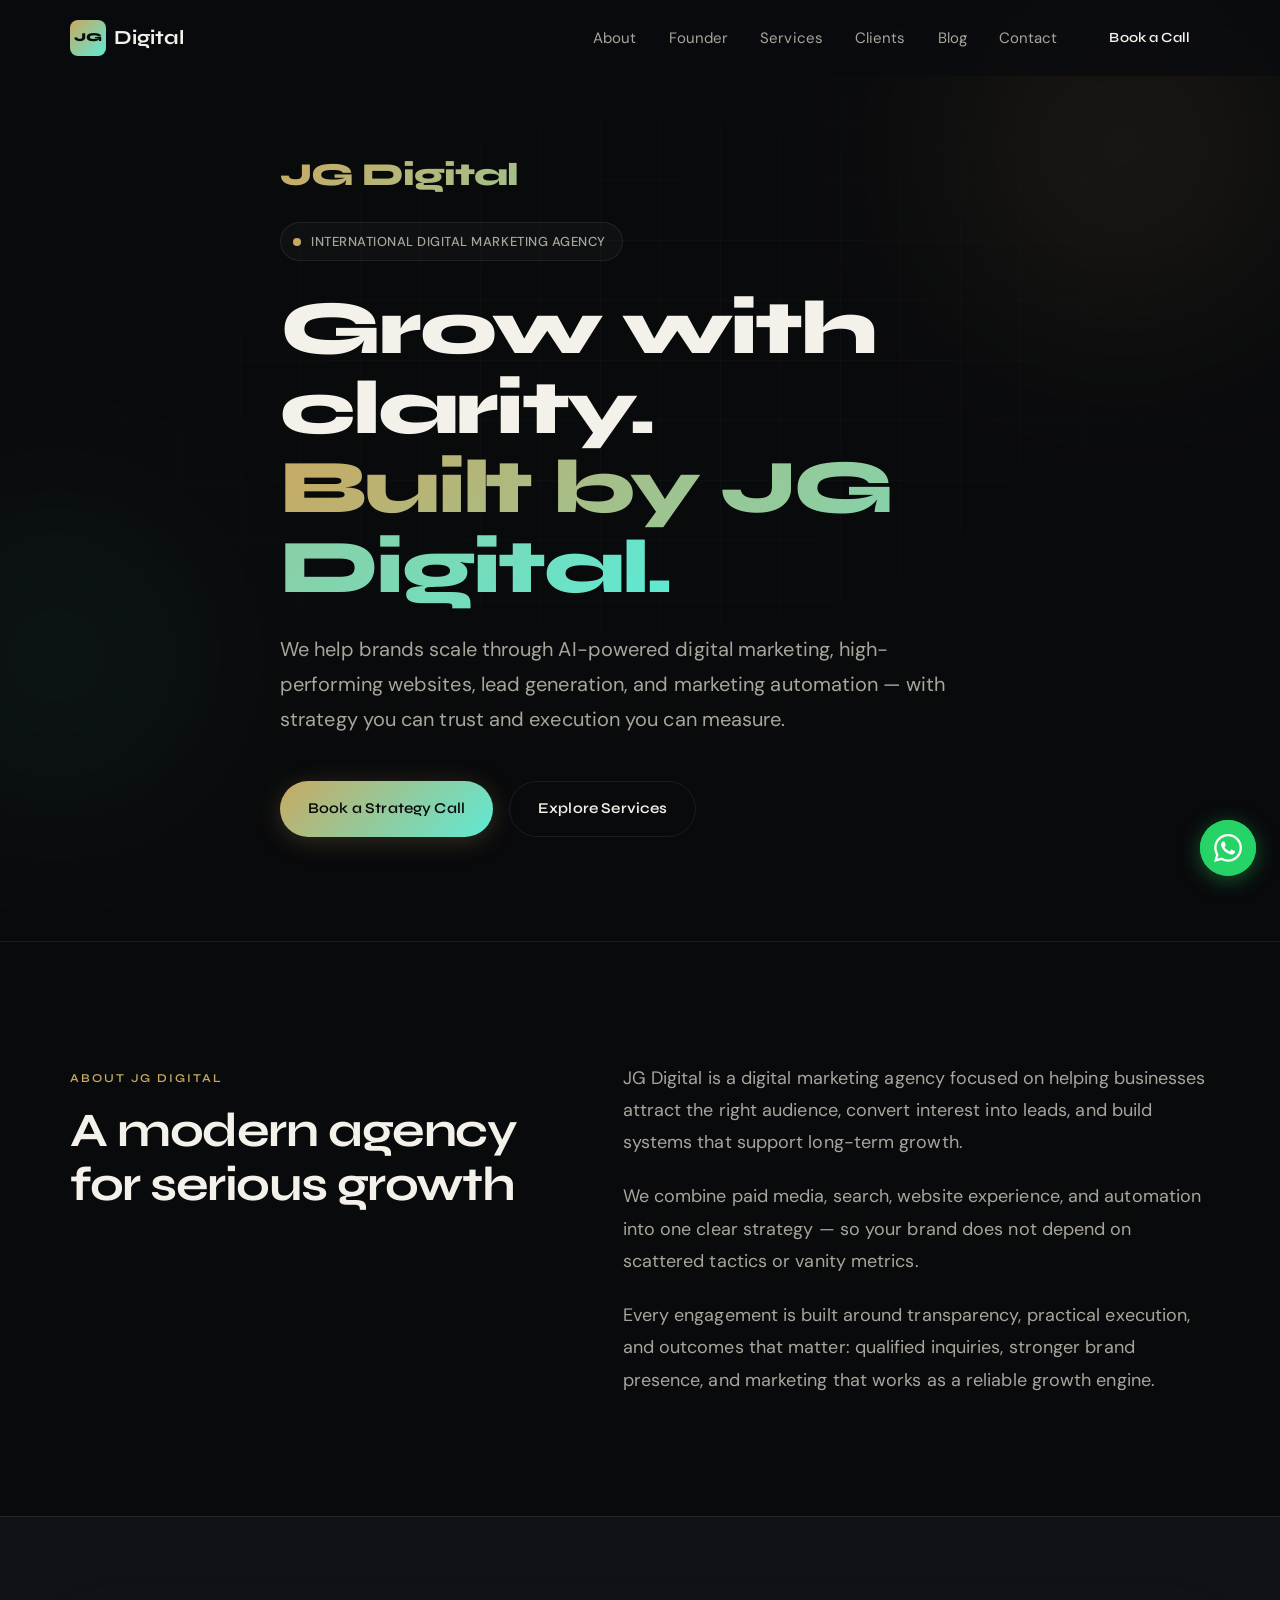
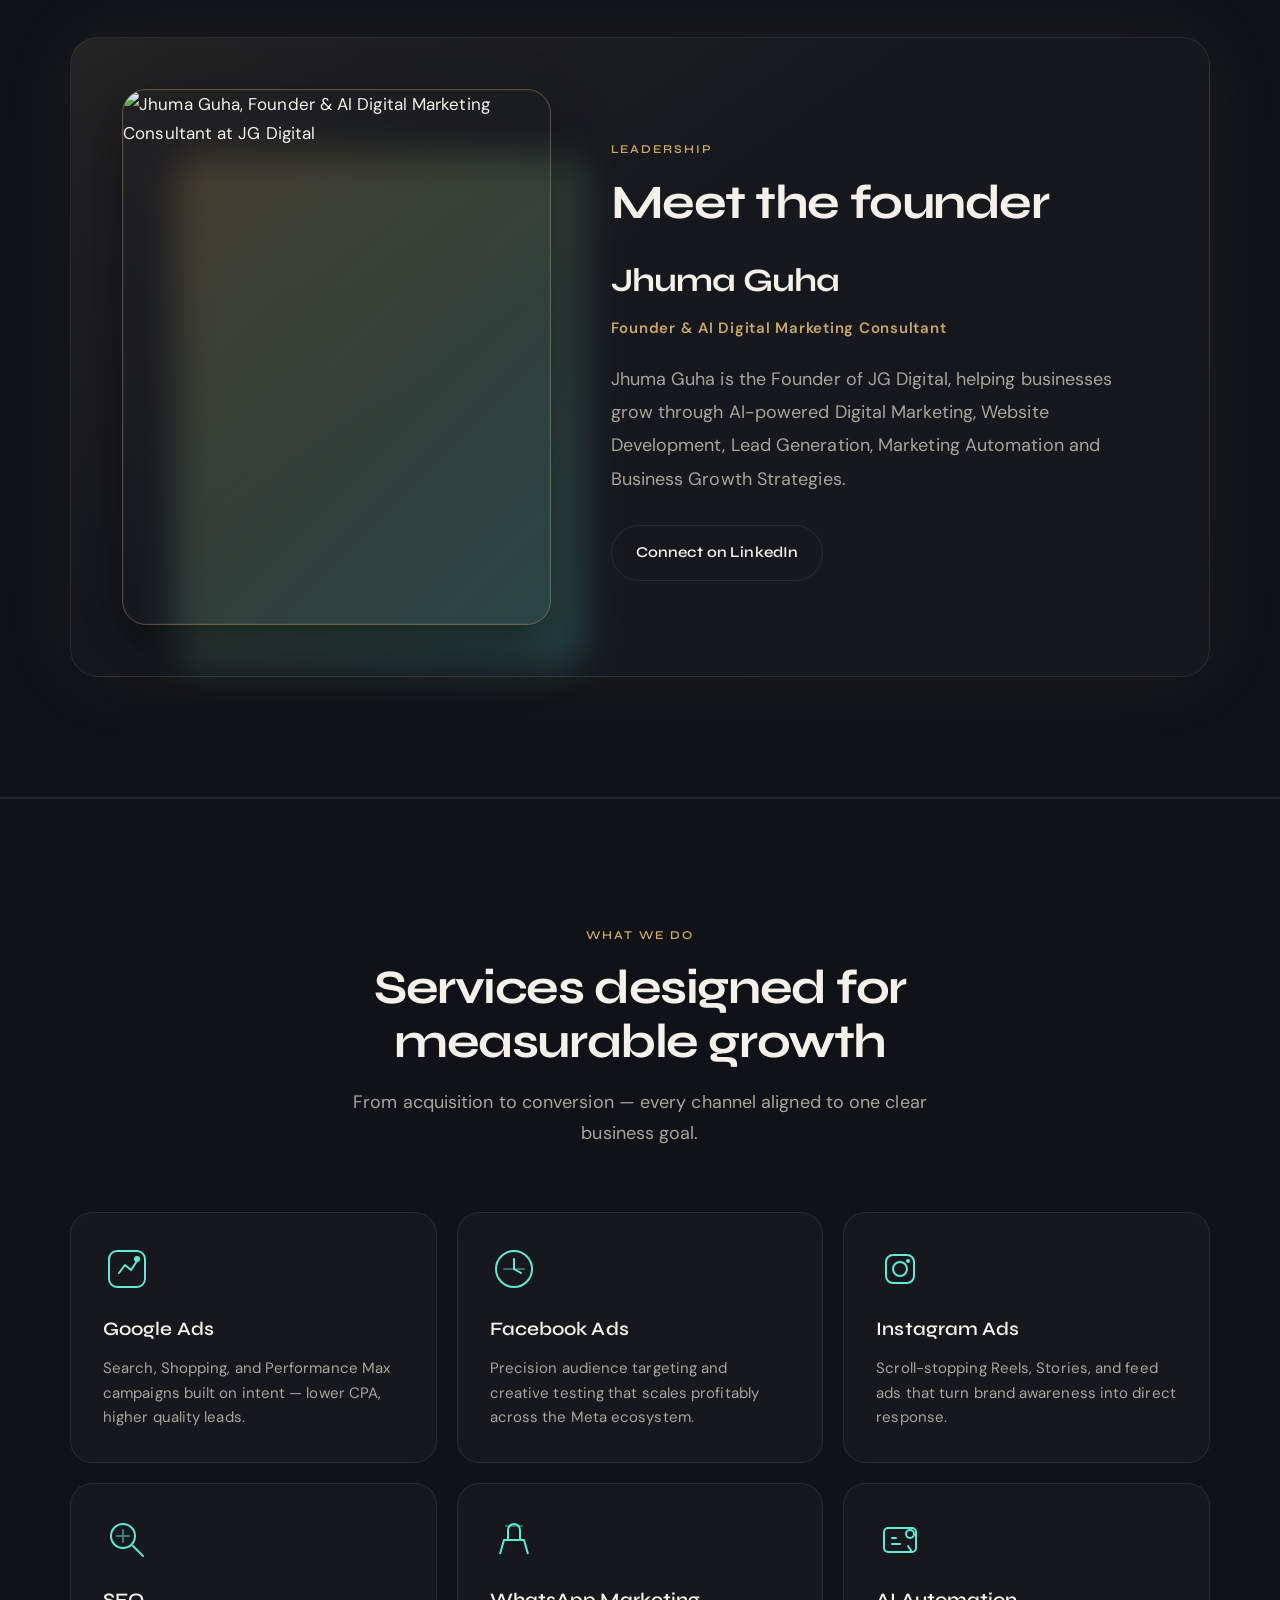
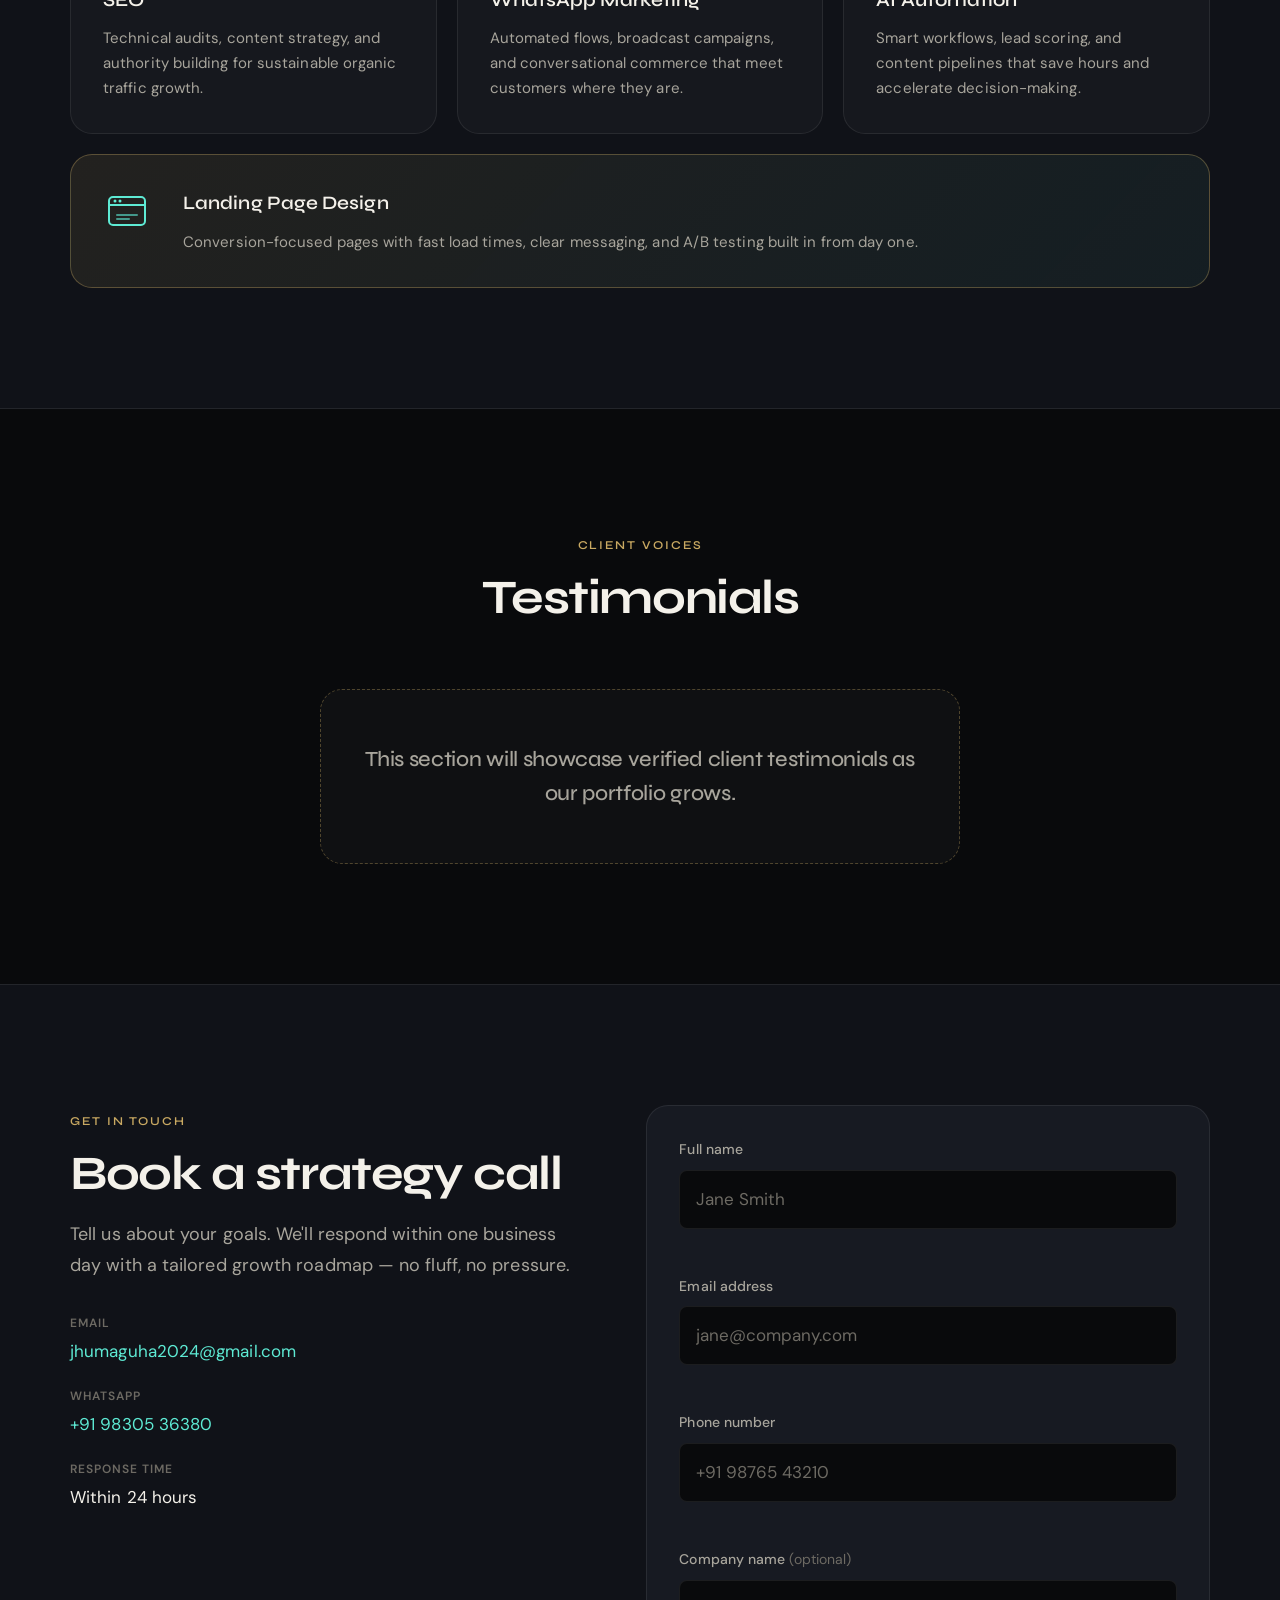
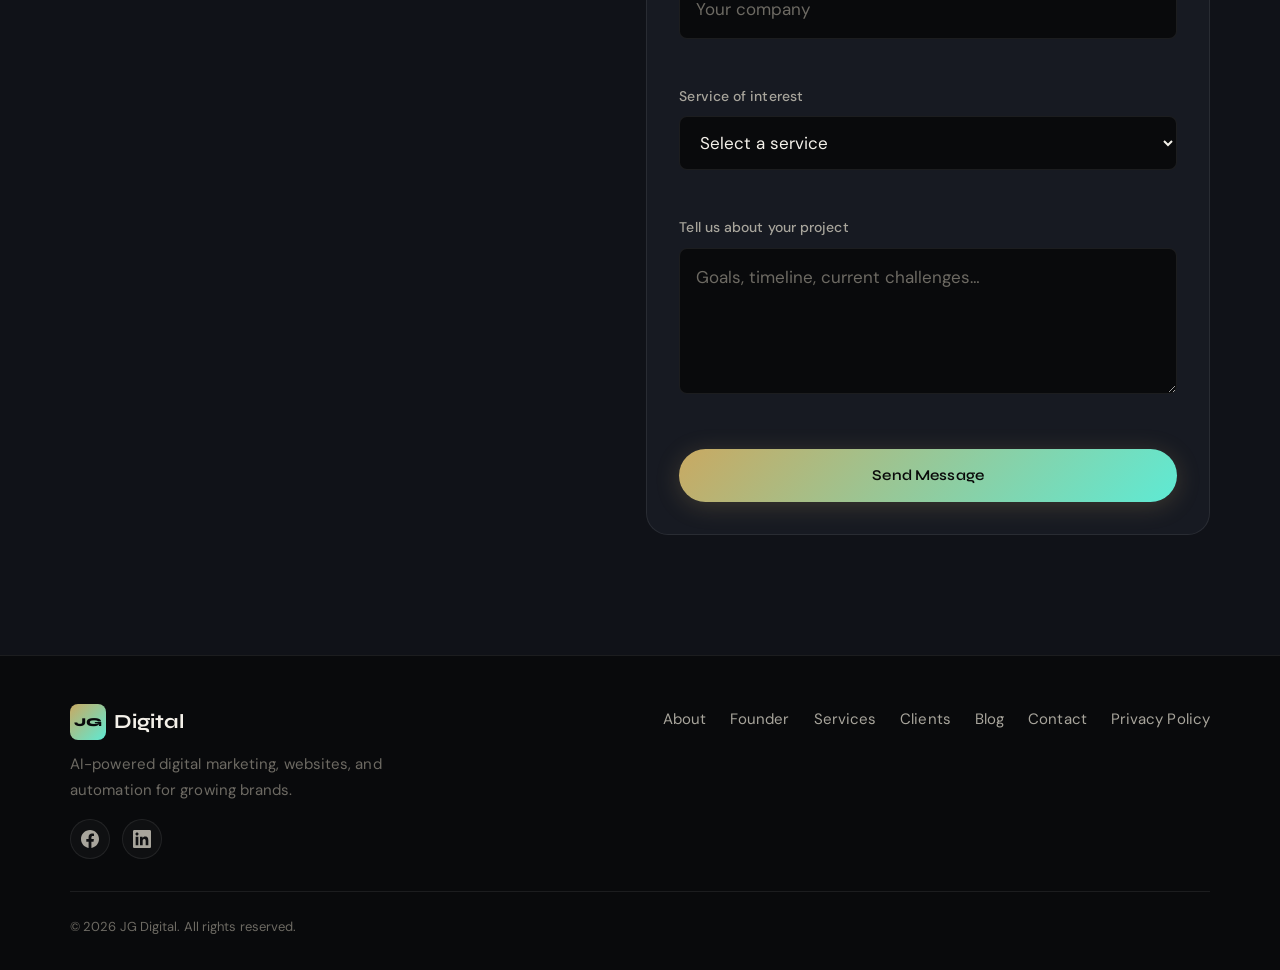
==== commit a16c376c: "Add optimized founder photo at assets/images and premium Founder section. Co-authored-by: Cursor <cu" ====
--- a/website/index.html
+++ b/website/index.html
@@ -103,16 +103,29 @@
     <!-- Founder -->
     <section class="section founder" id="founder" aria-labelledby="founder-heading">
       <div class="container founder-panel" data-animate>
-        <div class="founder-mark" aria-hidden="true">
-          <span>JG</span>
+        <div class="founder-media">
+          <img
+            class="founder-photo"
+            src="https://cdn.jsdelivr.net/gh/jhuma-cloud/jg-digital-website@main/assets/images/jhuma-guha.jpg"
+            srcset="https://cdn.jsdelivr.net/gh/jhuma-cloud/jg-digital-website@main/assets/images/jhuma-guha-480w.jpg 480w,
+                    https://cdn.jsdelivr.net/gh/jhuma-cloud/jg-digital-website@main/assets/images/jhuma-guha-800w.jpg 800w,
+                    https://cdn.jsdelivr.net/gh/jhuma-cloud/jg-digital-website@main/assets/images/jhuma-guha.jpg 1400w"
+            sizes="(max-width: 800px) 88vw, min(420px, 38vw)"
+            width="1400"
+            height="1750"
+            alt="Jhuma Guha, Founder &amp; AI Digital Marketing Consultant at JG Digital"
+            loading="lazy"
+            decoding="async"
+            fetchpriority="low"
+          >
         </div>
         <div class="founder-content">
           <p class="section-eyebrow">Leadership</p>
           <h2 id="founder-heading" class="section-title">Meet the founder</h2>
           <h3 class="founder-name">Jhuma Guha</h3>
-          <p class="founder-role">Founder, JG Digital</p>
+          <p class="founder-role">Founder &amp; AI Digital Marketing Consultant</p>
           <p class="founder-bio">
-            Helping businesses grow through AI-powered Digital Marketing, Website Development, Lead Generation and Marketing Automation.
+            Jhuma Guha is the Founder of JG Digital, helping businesses grow through AI-powered Digital Marketing, Website Development, Lead Generation, Marketing Automation and Business Growth Strategies.
           </p>
           <a
             href="https://www.linkedin.com/in/jhuma-guha-290a50399/"
--- a/website/styles.css
+++ b/website/styles.css
@@ -568,30 +568,48 @@
 
 .founder-panel {
   display: grid;
-  grid-template-columns: auto 1fr;
-  gap: 2.75rem 3.5rem;
+  grid-template-columns: minmax(240px, 0.9fr) minmax(0, 1.15fr);
+  gap: 2.75rem 3.75rem;
   align-items: center;
-  padding: 3rem;
-  background: var(--bg-card);
+  padding: clamp(1.75rem, 4vw, 3.25rem);
+  background:
+    linear-gradient(145deg, rgba(201, 169, 98, 0.07), transparent 42%),
+    var(--bg-card);
   border: 1px solid var(--border-subtle);
-  border-radius: calc(var(--radius-lg) + 4px);
+  border-radius: calc(var(--radius-lg) + 6px);
   box-shadow: var(--shadow-glow);
 }
 
-.founder-mark {
-  width: 140px;
-  height: 140px;
-  display: flex;
-  align-items: center;
-  justify-content: center;
-  border-radius: 50%;
-  background: var(--gradient-subtle);
-  border: 1px solid var(--border-accent);
-  font-family: var(--font-display);
-  font-size: 2.5rem;
-  font-weight: 800;
-  letter-spacing: -0.04em;
-  color: var(--accent-gold);
+.founder-media {
+  position: relative;
+  margin: 0;
+}
+
+.founder-media::after {
+  content: '';
+  position: absolute;
+  inset: 12% -8% -8% 12%;
+  border-radius: 28px;
+  background: var(--gradient-brand);
+  opacity: 0.22;
+  z-index: 0;
+  filter: blur(18px);
+}
+
+.founder-photo {
+  position: relative;
+  z-index: 1;
+  display: block;
+  width: 100%;
+  height: auto;
+  aspect-ratio: 4 / 5;
+  object-fit: cover;
+  object-position: center top;
+  border-radius: 24px;
+  border: 1px solid rgba(201, 169, 98, 0.35);
+  box-shadow:
+    0 24px 60px rgba(0, 0, 0, 0.45),
+    0 0 0 1px rgba(255, 255, 255, 0.04) inset;
 }
 
 .founder-content .section-title {
@@ -600,43 +618,45 @@
 
 .founder-name {
   font-family: var(--font-display);
-  font-size: clamp(1.5rem, 3vw, 1.85rem);
+  font-size: clamp(1.65rem, 3vw, 2.05rem);
   font-weight: 700;
-  letter-spacing: -0.02em;
-  margin-bottom: 0.35rem;
+  letter-spacing: -0.025em;
+  margin-bottom: 0.4rem;
 }
 
 .founder-role {
   color: var(--accent-gold);
   font-size: 0.9375rem;
-  font-weight: 500;
-  letter-spacing: 0.04em;
-  margin-bottom: 1.25rem;
+  font-weight: 600;
+  letter-spacing: 0.05em;
+  margin-bottom: 1.35rem;
 }
 
 .founder-bio {
   color: var(--text-secondary);
   font-size: 1.125rem;
-  line-height: 1.8;
-  max-width: 48ch;
-  margin-bottom: 1.75rem;
+  line-height: 1.85;
+  max-width: 46ch;
+  margin-bottom: 1.85rem;
 }
 
 .founder-link {
   padding-inline: 1.5rem;
 }
 
-@media (max-width: 700px) {
+@media (max-width: 800px) {
   .founder-panel {
     grid-template-columns: 1fr;
-    padding: 2rem;
+    gap: 2rem;
+  }
+
+  .founder-media {
+    max-width: 360px;
+    margin-inline: auto;
+  }
+
+  .founder-content {
     text-align: left;
-  }
-
-  .founder-mark {
-    width: 104px;
-    height: 104px;
-    font-size: 1.85rem;
   }
 }
 
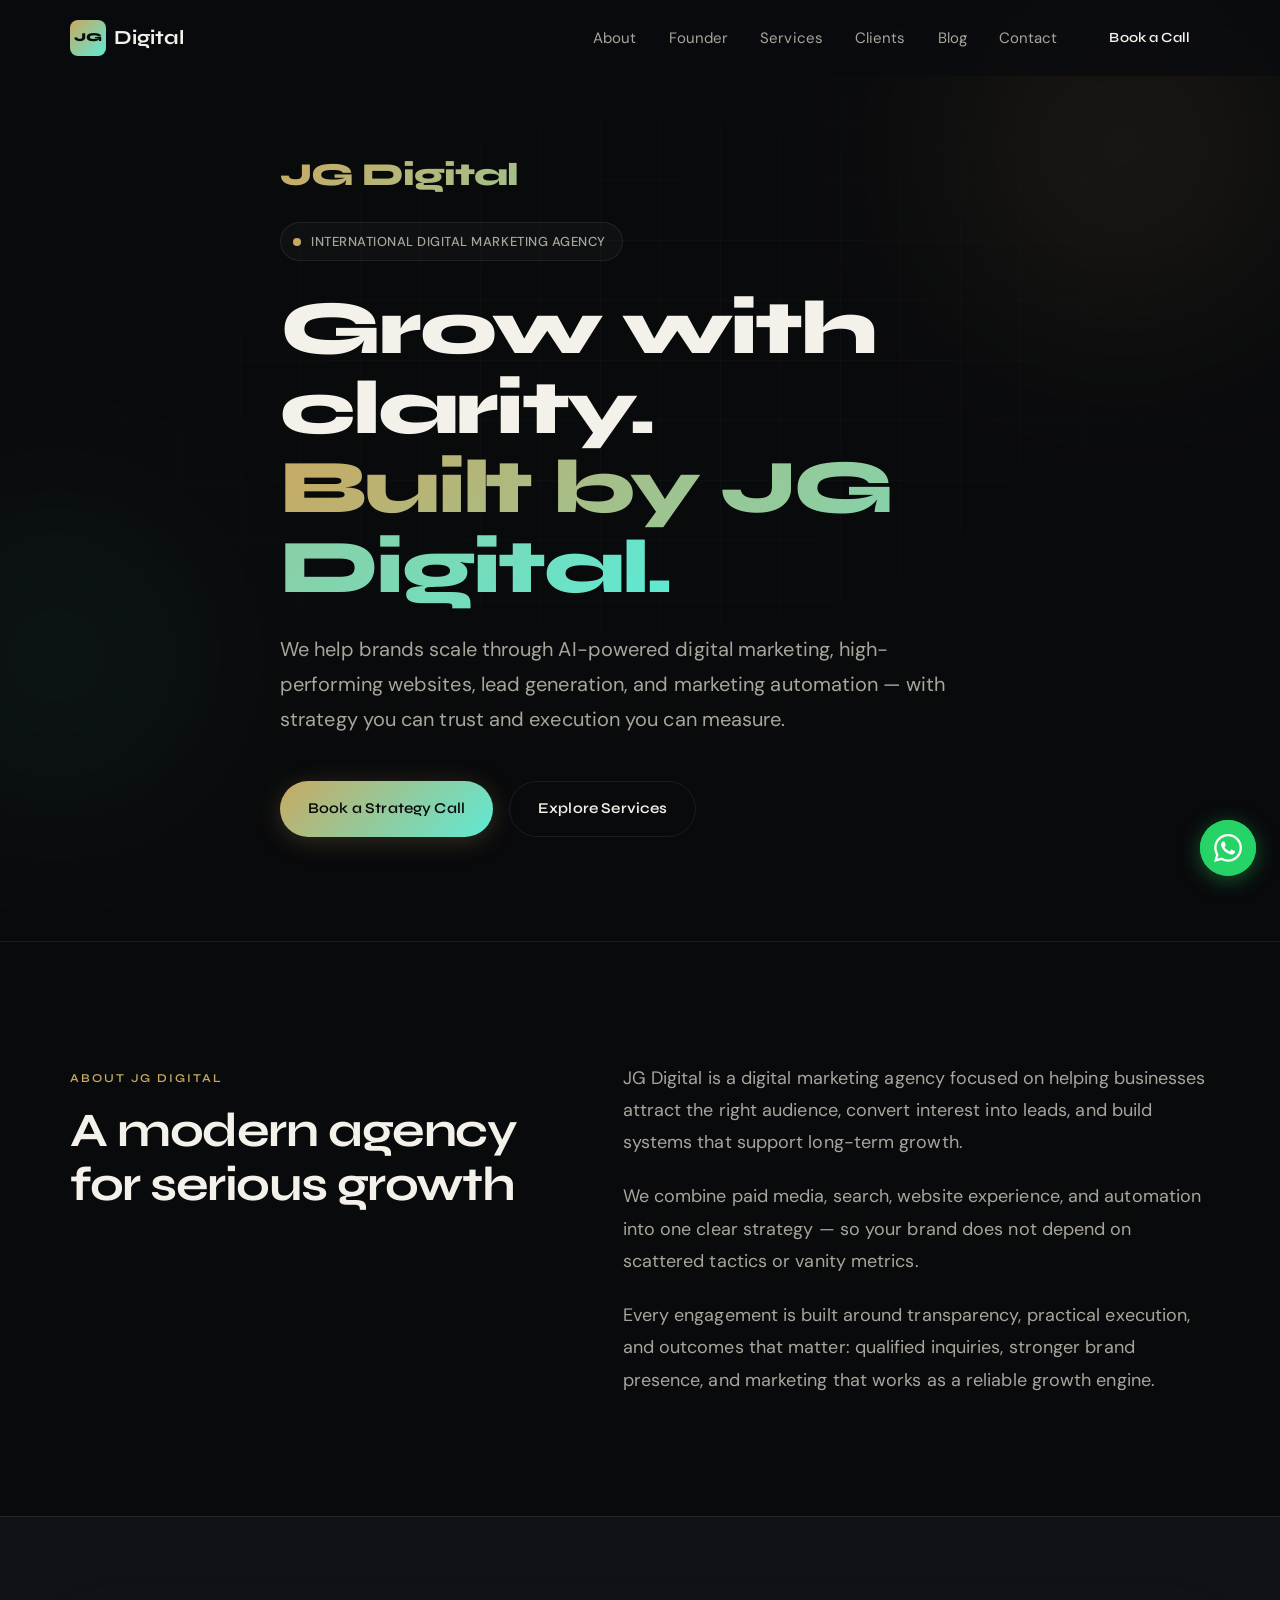
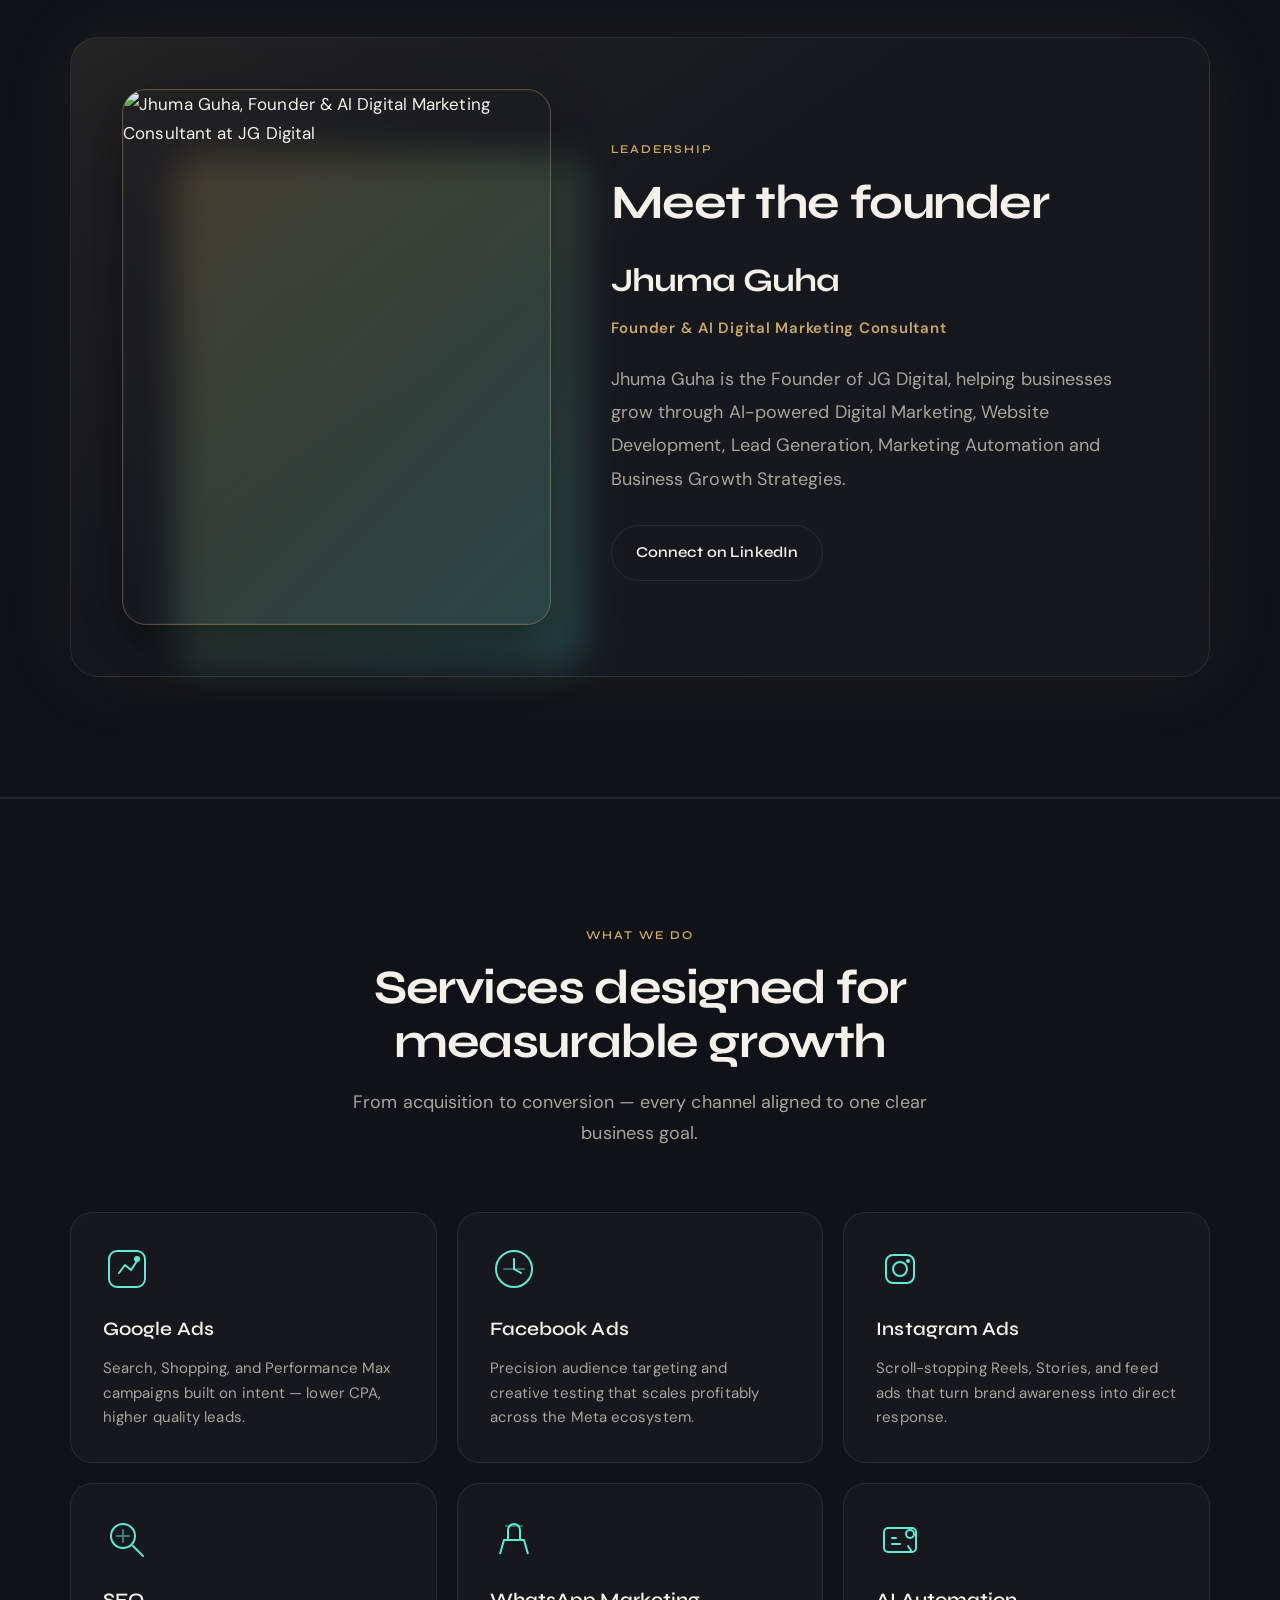
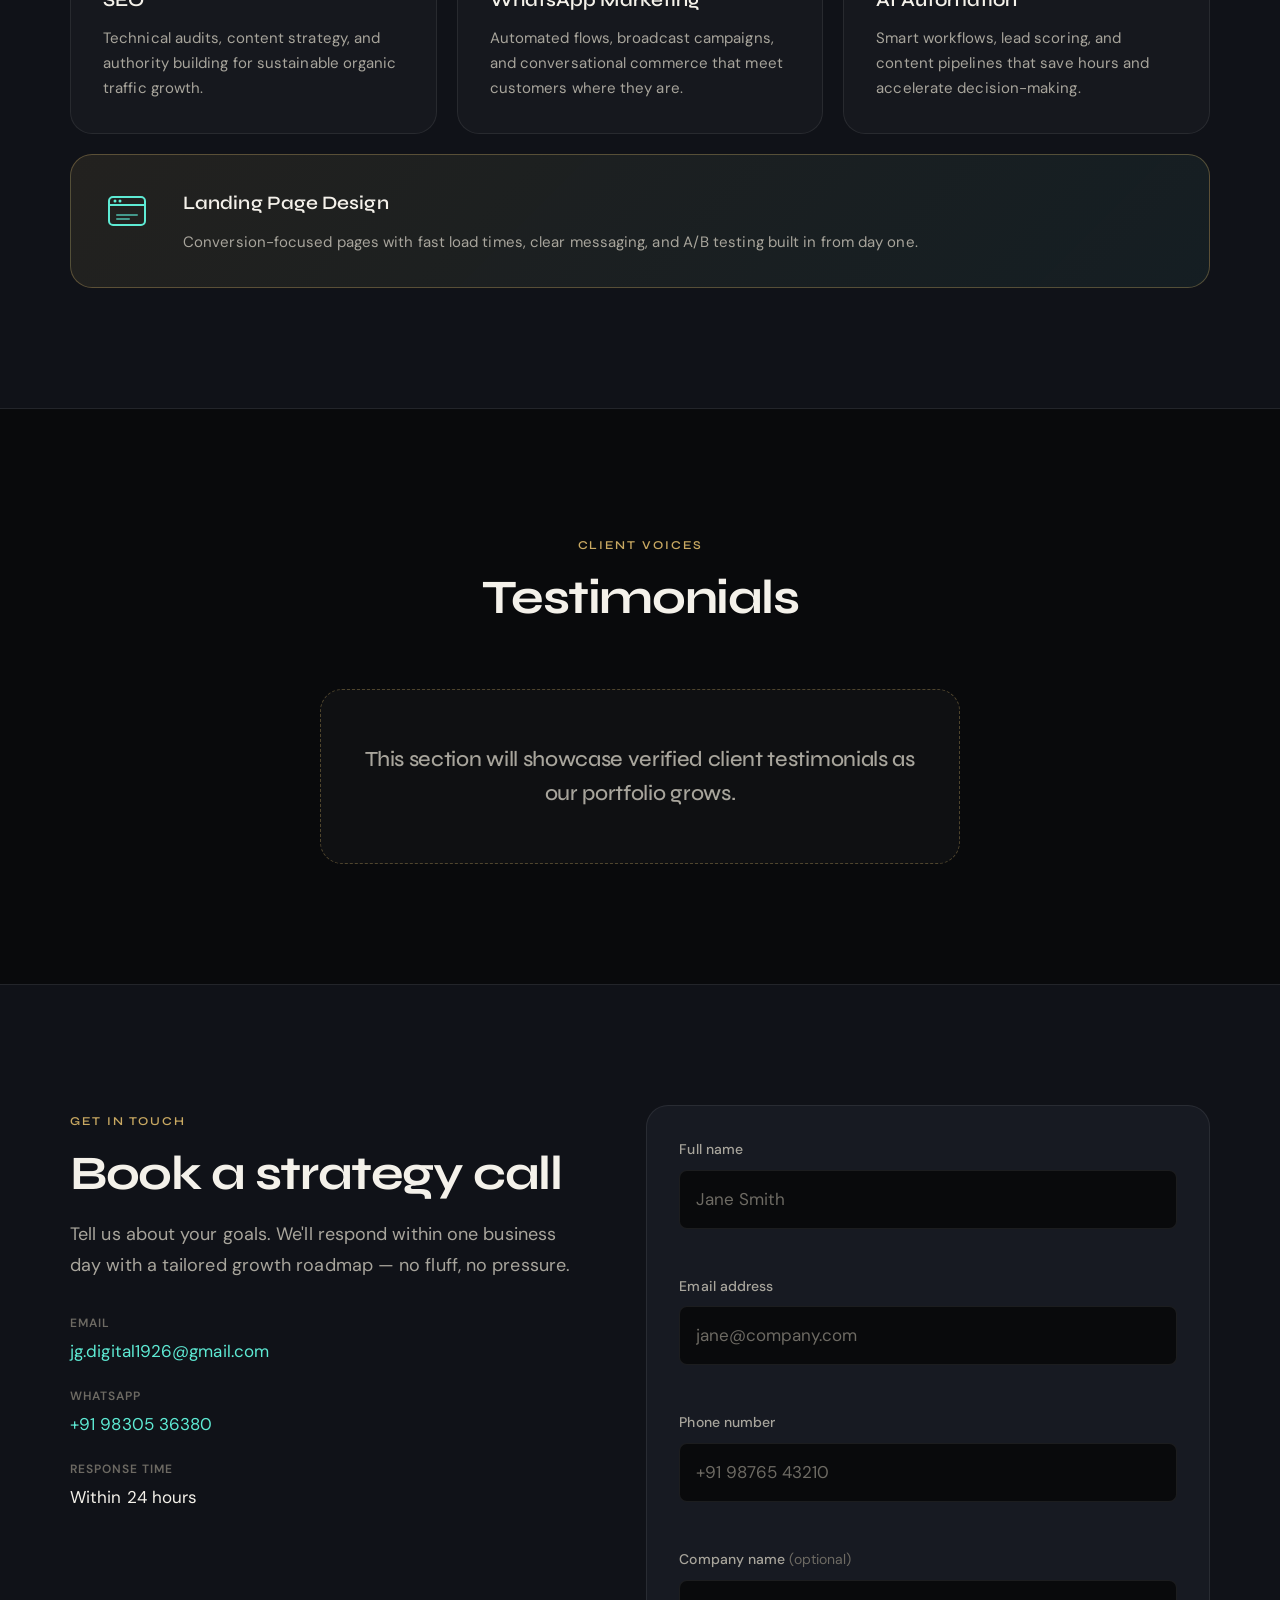
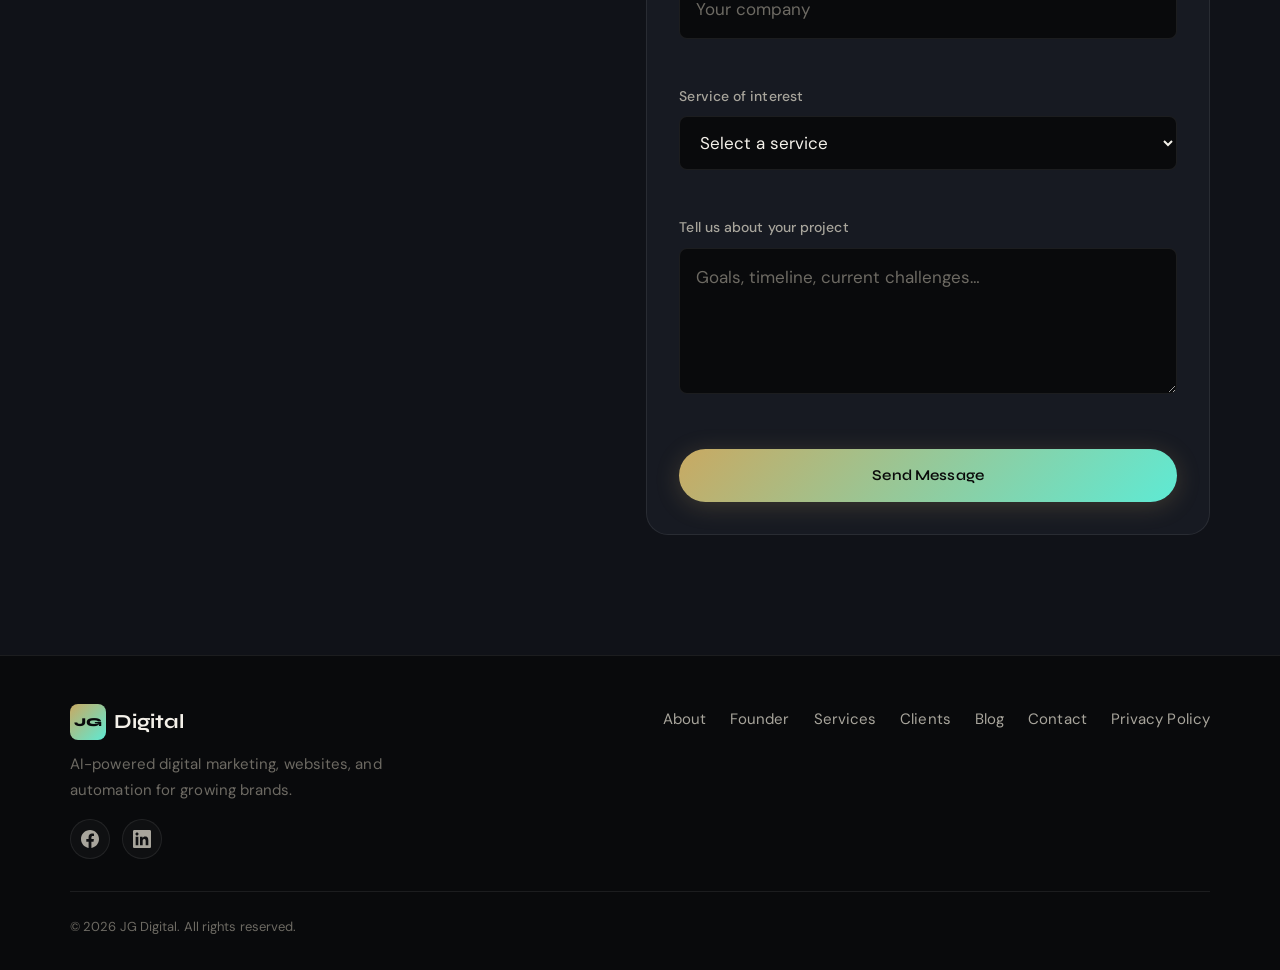
==== commit 8dc9902e: "update contact email" ====
--- a/website/index.html
+++ b/website/index.html
@@ -268,7 +268,7 @@
           <ul class="contact-details">
             <li>
               <span class="contact-label">Email</span>
-              <a href="mailto:jhumaguha2024@gmail.com">jhumaguha2024@gmail.com</a>
+              <a href="mailto:jg.digital1926@gmail.com">jg.digital1926@gmail.com</a>
             </li>
             <li>
               <span class="contact-label">WhatsApp</span>
